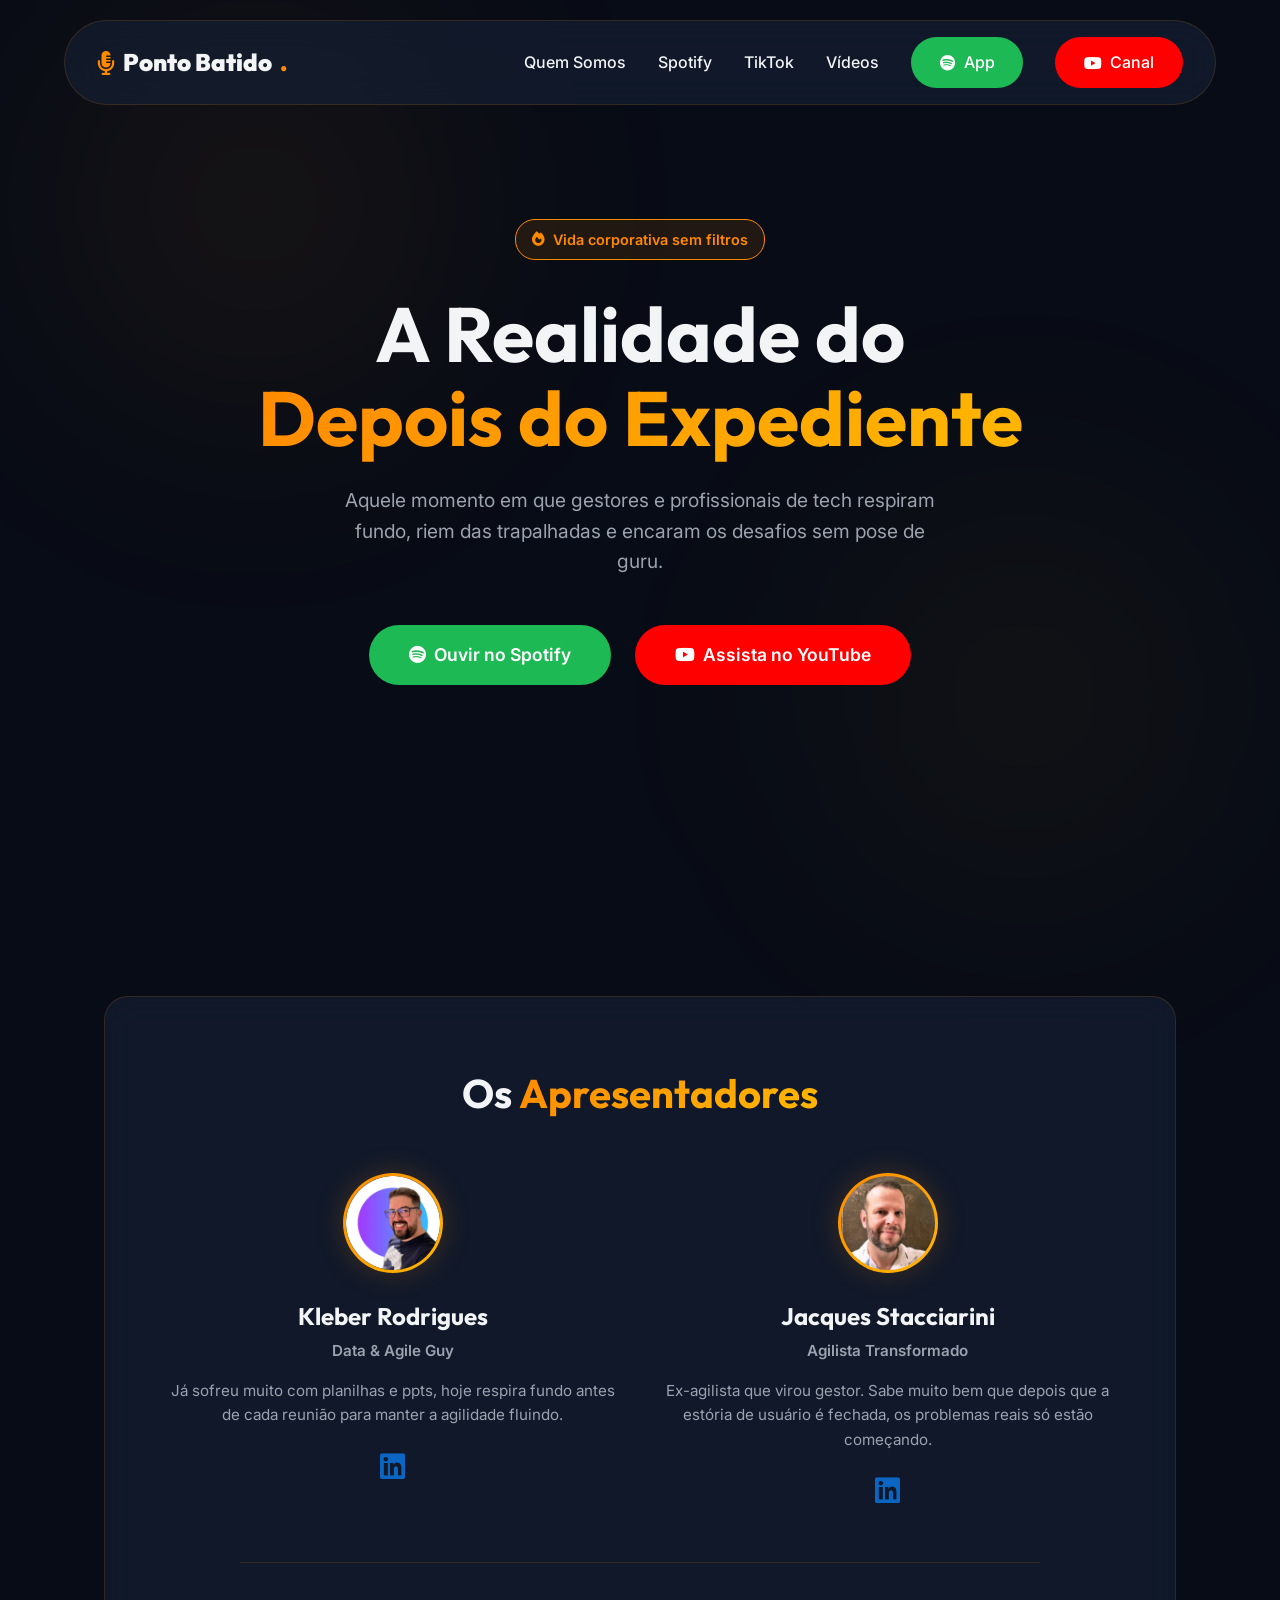
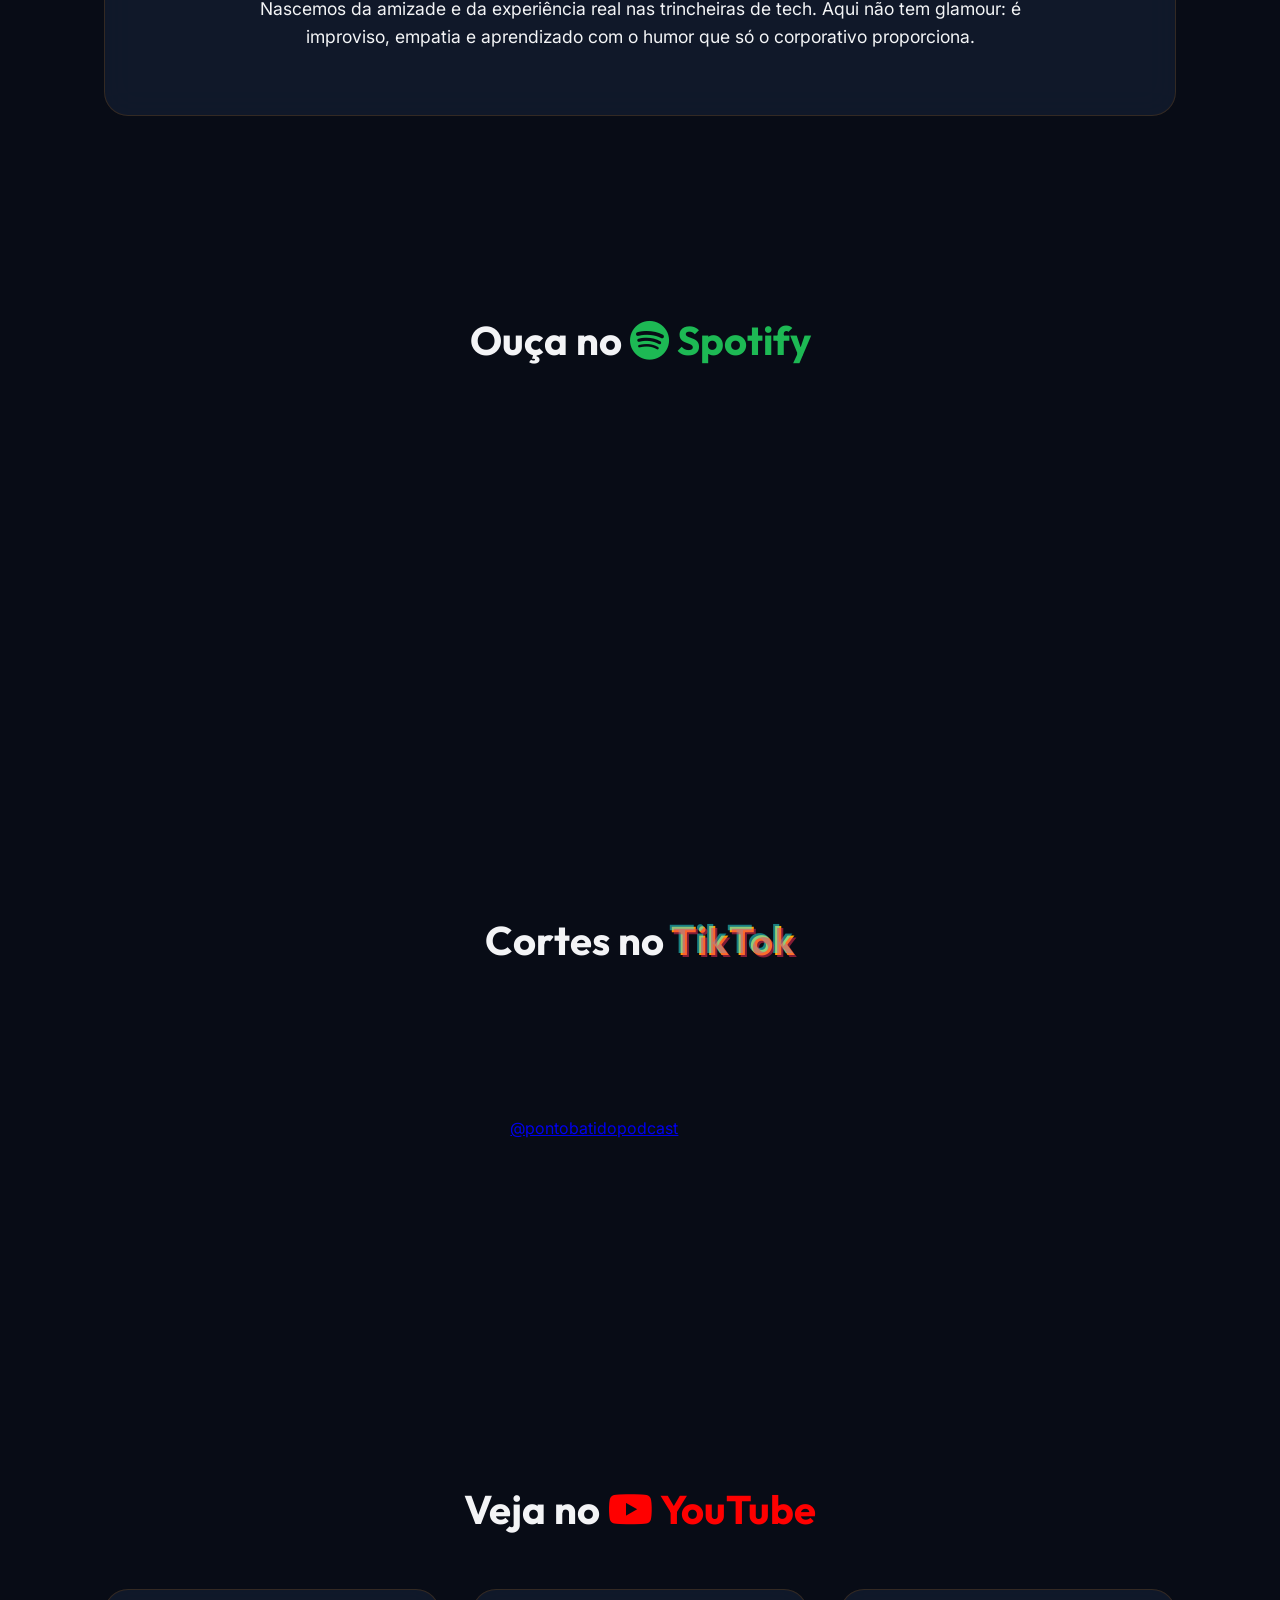
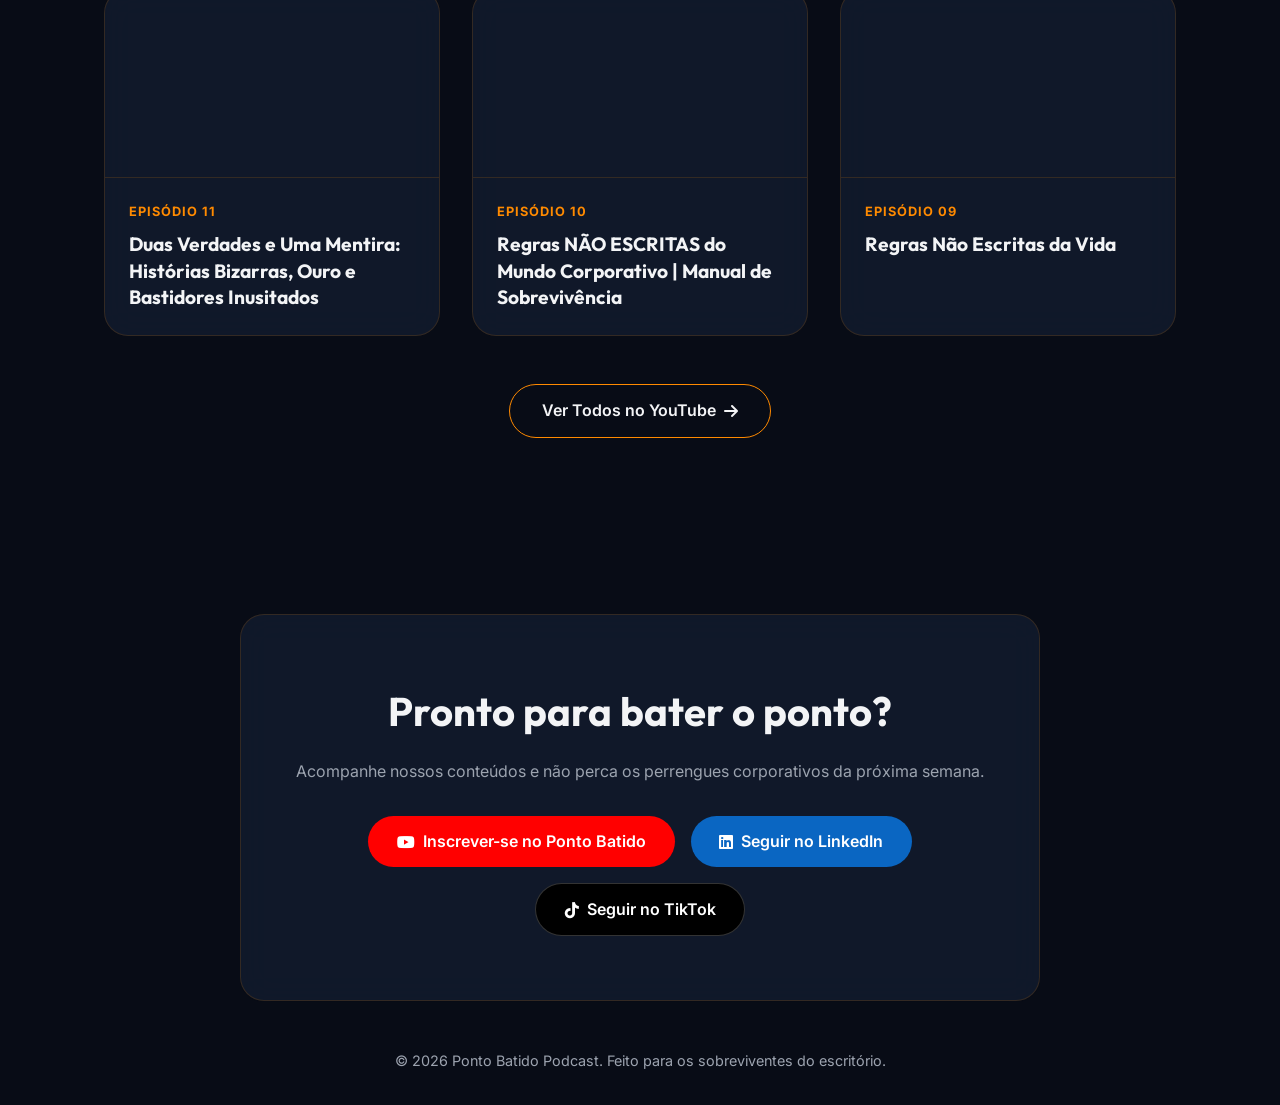
==== index.html @ 05aa508c "Adds Native TikTok creator feed and buttons" ====
<!DOCTYPE html>
<html lang="pt-BR">
<head>
    <meta charset="UTF-8">
    <meta name="viewport" content="width=device-width, initial-scale=1.0">
    <title>Ponto Batido Podcast | Vida corporativa sem filtros</title>
    <meta name="description" content="O podcast de quem vive a realidade corporativa depois do expediente. Acompanhe Kleber Rodrigues e Jacques discutindo cultura ágil, Kanban, e desafios do mundo tech sem pose de guru.">
    <meta name="keywords" content="podcast, ponto batido, mundo corporativo, tecnologia, scrum, kanban, agilidade, carreira tech, desenvolvimento de software, gestao de projetos">
    <meta name="author" content="Ponto Batido Podcast">
    <meta name="robots" content="index, follow">
    
    <meta property="og:type" content="website">
    <meta property="og:url" content="https://pontobatido.com.br/">
    <meta property="og:title" content="Ponto Batido Podcast | Vida corporativa sem filtros">
    <meta property="og:description" content="O podcast de quem vive a realidade corporativa depois do expediente. Rindo das trapalhadas e encarando desafios.">
    <meta property="og:image" content="https://pontobatido.com.br/assets/images/kleber.jpeg">

    <meta property="twitter:card" content="summary_large_image">
    <meta property="twitter:url" content="https://pontobatido.com.br/">
    <meta property="twitter:title" content="Ponto Batido Podcast">
    <meta property="twitter:description" content="Vida corporativa sem filtros. O podcast de quem vive a realidade depois do expediente.">

    <link rel="canonical" href="https://pontobatido.com.br/" />

    <script type="application/ld+json">
    {
      "@context": "https://schema.org",
      "@type": "PodcastSeries",
      "name": "Ponto Batido",
      "description": "O podcast de quem vive a realidade do depois do expediente. Apresentado por Jacques e Kleber.",
      "url": "https://pontobatido.com.br/",
      "author": {
        "@type": "Person",
        "name": "Kleber Rodrigues e Jacques"
      }
    }
    </script>
    <!-- Google Fonts -->
    <link href="https://fonts.googleapis.com/css2?family=Inter:wght@400;500;600&family=Outfit:wght@500;700;900&display=swap" rel="stylesheet">
    <!-- FontAwesome -->
    <link rel="stylesheet" href="https://cdnjs.cloudflare.com/ajax/libs/font-awesome/6.4.0/css/all.min.css">
    <link rel="stylesheet" href="assets/css/style.css">
</head>
<body>
    <div class="ambient-glow"></div>
    <div class="ambient-glow glow-2"></div>

    <header class="header">
        <div class="header-container glass-card">
            <div class="logo">
                <i class="fa-solid fa-microphone-lines"></i> Ponto Batido<span>.</span>
            </div>
            <nav class="nav">
                <a href="#about">Quem Somos</a>
                <a href="#spotify">Spotify</a>
                <a href="#tiktok">TikTok</a>
                <a href="#episodes">Vídeos</a>
                <a href="https://open.spotify.com/show/23H1CGhWocjTDJTiOK0Vzv" target="_blank" class="btn-primary nav-btn spotify-btn"><i class="fa-brands fa-spotify"></i> App</a>
                <a href="https://www.youtube.com/@PontoBatidoPodcast" target="_blank" class="btn-primary nav-btn youtube-btn"><i class="fa-brands fa-youtube"></i> Canal</a>
            </nav>
        </div>
    </header>

    <main>
        <section class="hero">
            <div class="hero-content slide-up">
                <div class="badge"><i class="fa-solid fa-fire"></i> Vida corporativa sem filtros</div>
                <h1 class="hero-title">A Realidade do <br><span class="highlight">Depois do Expediente</span></h1>
                <p class="hero-subtitle">Aquele momento em que gestores e profissionais de tech respiram fundo, riem das trapalhadas e encaram os desafios sem pose de guru.</p>
                <div class="hero-actions" style="display: flex; gap: 1.5rem; justify-content: center; flex-wrap: wrap;">
                    <a href="#spotify" class="btn-primary btn-large spotify-btn"><i class="fa-brands fa-spotify"></i> Ouvir no Spotify</a>
                    <a href="#episodes" class="btn-primary btn-large youtube-btn"><i class="fa-brands fa-youtube"></i> Assista no YouTube</a>
                </div>
            </div>
        </section>

        <section id="about" class="about-section slide-up">
            <div class="about-container glass-card">
                <h2>Os <span class="highlight">Apresentadores</span></h2>
                <div class="hosts-grid">
                    <div class="host">
                        <div class="host-avatar">
                            <img src="assets/images/kleber.jpeg" alt="Kleber Rodrigues" style="width: 100%; height: 100%; object-fit: cover; border-radius: 50%;">
                        </div>
                        <h3>Kleber Rodrigues</h3>
                        <p class="host-role">Data & Agile Guy</p>
                        <p>Já sofreu muito com planilhas e ppts, hoje respira fundo antes de cada reunião para manter a agilidade fluindo.</p>
                        <a href="https://www.linkedin.com/in/kleberfk/" target="_blank" style="color: #0A66C2; font-size: 1.8rem; margin-top: 1rem; transition: color 0.3s ease;"><i class="fa-brands fa-linkedin"></i></a>
                    </div>
                    <div class="host">
                        <div class="host-avatar">
                            <img src="assets/images/jacques.jpeg" alt="Jacques Stacciarini" style="width: 100%; height: 100%; object-fit: cover; border-radius: 50%;">
                        </div>
                        <h3>Jacques Stacciarini</h3>
                        <p class="host-role">Agilista Transformado</p>
                        <p>Ex-agilista que virou gestor. Sabe muito bem que depois que a estória de usuário é fechada, os problemas reais só estão começando.</p>
                        <a href="https://www.linkedin.com/in/jstacciarini/" target="_blank" style="color: #0A66C2; font-size: 1.8rem; margin-top: 1rem; transition: color 0.3s ease;"><i class="fa-brands fa-linkedin"></i></a>
                    </div>
                </div>
                <div class="about-footer">
                    <p>Nascemos da amizade e da experiência real nas trincheiras de tech. Aqui não tem glamour: é improviso, empatia e aprendizado com o humor que só o corporativo proporciona.</p>
                </div>
            </div>
        </section>

        <section id="spotify" class="spotify-section slide-up" style="padding-bottom: 2rem;">
            <h2>Ouça no <span style="color: #1DB954;"><i class="fa-brands fa-spotify"></i> Spotify</span></h2>
            
            <div class="spotify-embed" style="width: 100%; max-width: 900px; margin: 0 auto;">
                <iframe style="border-radius:12px" src="https://open.spotify.com/embed/show/23H1CGhWocjTDJTiOK0Vzv?utm_source=generator&theme=0" width="100%" height="352" frameBorder="0" allowfullscreen="" allow="autoplay; clipboard-write; encrypted-media; fullscreen; picture-in-picture" loading="lazy"></iframe>
            </div>
        </section>

        <section id="tiktok" class="tiktok-section slide-up">
            <h2>Cortes no <span class="highlight" style="text-shadow: 2px 2px 0px rgba(254, 44, 85, 0.5), -2px -2px 0px rgba(37, 244, 238, 0.5); color: #fff;">TikTok</span></h2>
            <div style="display: flex; justify-content: center; margin-bottom: 3rem;">
                <blockquote class="tiktok-embed" cite="https://www.tiktok.com/@pontobatidopodcast" data-unique-id="pontobatidopodcast" data-embed-type="creator" style="max-width: 780px; min-width: 288px; border-radius: 12px; overflow: hidden;" > <section> <a target="_blank" href="https://www.tiktok.com/@pontobatidopodcast?refer=creator_embed">@pontobatidopodcast</a> </section> </blockquote> <script async src="https://www.tiktok.com/embed.js"></script>
            </div>
        </section>

        <section id="episodes" class="episodes-section slide-up">
            <h2>Veja no <span style="color: #FF0000;"><i class="fa-brands fa-youtube"></i> YouTube</span></h2>

            <div class="episodes-grid">
                <!-- Ep 11 -->
                <div class="episode-card glass-card">
                    <div class="video-wrapper">
                        <iframe src="https://www.youtube.com/embed/bSVET5sOL4k" title="Duas Verdades e Uma Mentira: Histórias Bizarras, Ouro e Bastidores Inusitados" frameborder="0" allow="accelerometer; autoplay; clipboard-write; encrypted-media; gyroscope; picture-in-picture" allowfullscreen></iframe>
                    </div>
                    <div class="episode-info">
                        <span class="ep-number">EPISÓDIO 11</span>
                        <h3>Duas Verdades e Uma Mentira: Histórias Bizarras, Ouro e Bastidores Inusitados</h3>
                    </div>
                </div>
                <!-- Ep 10 -->
                <div class="episode-card glass-card">
                    <div class="video-wrapper">
                        <!-- ID Puxado via web search -->
                        <iframe src="https://www.youtube.com/embed/QORv4vk9EBw" title="Regras NÃO ESCRITAS do Mundo Corporativo" frameborder="0" allow="accelerometer; autoplay; clipboard-write; encrypted-media; gyroscope; picture-in-picture" allowfullscreen></iframe>
                    </div>
                    <div class="episode-info">
                        <span class="ep-number">EPISÓDIO 10</span>
                        <h3>Regras NÃO ESCRITAS do Mundo Corporativo | Manual de Sobrevivência</h3>
                    </div>
                </div>
                <!-- Ep 09 -->
                <div class="episode-card glass-card">
                    <div class="video-wrapper">
                        <iframe src="https://www.youtube.com/embed/zBdgPqvd2_w" title="Regras Não Escritas da Vida" frameborder="0" allow="accelerometer; autoplay; clipboard-write; encrypted-media; gyroscope; picture-in-picture" allowfullscreen></iframe>
                    </div>
                    <div class="episode-info">
                        <span class="ep-number">EPISÓDIO 09</span>
                        <h3>Regras Não Escritas da Vida</h3>
                    </div>
                </div>
            </div>
            <div class="more-episodes">
                <a href="https://www.youtube.com/@PontoBatidoPodcast/videos" target="_blank" class="btn-secondary">Ver Todos no YouTube <i class="fa-solid fa-arrow-right"></i></a>
            </div>
        </section>
    </main>

    <footer id="subscribe" class="footer">
        <div class="footer-content glass-card slide-up">
            <h2>Pronto para bater o ponto?</h2>
            <p>Acompanhe nossos conteúdos e não perca os perrengues corporativos da próxima semana.</p>
            <div style="display: flex; gap: 1rem; justify-content: center; flex-wrap: wrap;">
                <a href="https://www.youtube.com/@PontoBatidoPodcast?sub_confirmation=1" target="_blank" class="btn-primary subscribe-btn youtube-btn">
                    <i class="fa-brands fa-youtube"></i> Inscrever-se no Ponto Batido
                </a>
                <a href="https://www.linkedin.com/company/pontobatido/" target="_blank" class="btn-primary subscribe-btn linkedin-btn">
                    <i class="fa-brands fa-linkedin"></i> Seguir no LinkedIn
                </a>
                <a href="https://www.tiktok.com/@pontobatidopodcast" target="_blank" class="btn-primary subscribe-btn tiktok-btn">
                    <i class="fa-brands fa-tiktok"></i> Seguir no TikTok
                </a>
            </div>
        </div>
        <p class="copyright">&copy; 2026 Ponto Batido Podcast. Feito para os sobreviventes do escritório.</p>
    </footer>

    <script src="assets/js/script.js"></script>
</body>
</html>
---- assets/css/style.css ----
:root {
    --bg-color: #080C16;
    --accent-blue: #162238;
    --primary: #FF8A00; /* Vibrant Orange */
    --secondary: #FFB800; /* Yellow */
    --text-primary: #F3F4F6;
    --text-secondary: #9CA3AF;
    --card-bg: rgba(22, 34, 56, 0.6);
    --border-color: rgba(255, 138, 0, 0.15);
    --gradient: linear-gradient(135deg, var(--primary) 0%, var(--secondary) 100%);
    --font-heading: 'Outfit', sans-serif;
    --font-body: 'Inter', sans-serif;
}

* {
    margin: 0;
    padding: 0;
    box-sizing: border-box;
    scroll-behavior: smooth;
}

body {
    background-color: var(--bg-color);
    color: var(--text-primary);
    font-family: var(--font-body);
    line-height: 1.6;
    overflow-x: hidden;
    position: relative;
}

/* Typography */
h1, h2, h3, h4 {
    font-family: var(--font-heading);
    font-weight: 700;
}

.highlight {
    background: var(--gradient);
    -webkit-background-clip: text;
    -webkit-text-fill-color: transparent;
}

h2 {
    font-size: 2.5rem;
    text-align: center;
    margin-bottom: 3rem;
}

/* Ambient Glow */
.ambient-glow {
    position: fixed;
    top: -20%;
    left: -10%;
    width: 60vw;
    height: 60vw;
    background: radial-gradient(circle, rgba(255,138,0,0.08) 0%, rgba(0,0,0,0) 60%);
    z-index: -1;
    border-radius: 50%;
    filter: blur(100px);
}
.glow-2 {
    top: auto;
    bottom: -20%;
    left: auto;
    right: -10%;
    background: radial-gradient(circle, rgba(255,184,0,0.05) 0%, rgba(0,0,0,0) 60%);
}

/* Glassmorphism */
.glass-card {
    background: var(--card-bg);
    backdrop-filter: blur(16px);
    -webkit-backdrop-filter: blur(16px);
    border: 1px solid var(--border-color);
    border-radius: 24px;
}

/* Header */
.header {
    position: fixed;
    top: 20px;
    width: 100%;
    display: flex;
    justify-content: center;
    z-index: 100;
}

.header-container {
    display: flex;
    align-items: center;
    justify-content: space-between;
    width: 90%;
    max-width: 1200px;
    padding: 1rem 2rem;
    border-radius: 50px;
}

.logo {
    font-family: var(--font-heading);
    font-size: 1.5rem;
    font-weight: 900;
    display: flex;
    align-items: center;
    gap: 0.5rem;
}

.logo i {
    color: var(--primary);
}

.logo span {
    color: var(--primary);
}

.nav {
    display: flex;
    align-items: center;
    gap: 2rem;
}

.nav a {
    color: var(--text-primary);
    text-decoration: none;
    font-weight: 500;
    transition: color 0.3s ease;
}

.nav a:hover:not(.btn-primary) {
    color: var(--primary);
}

/* Buttons */
.btn-primary {
    background: var(--gradient);
    color: #fff !important;
    padding: 0.8rem 1.8rem;
    border-radius: 30px;
    font-weight: 600;
    text-decoration: none;
    transition: transform 0.3s ease, box-shadow 0.3s ease;
    display: inline-flex;
    align-items: center;
    gap: 0.5rem;
    border: none;
    cursor: pointer;
}

.btn-primary:hover {
    transform: translateY(-2px);
    box-shadow: 0 4px 15px rgba(255, 138, 0, 0.4);
}

.spotify-btn {
    background: #1DB954 !important;
    color: white !important;
}

.spotify-btn:hover {
    box-shadow: 0 4px 15px rgba(29, 185, 84, 0.4);
}

.youtube-btn {
    background: #FF0000 !important;
    color: white !important;
}

.youtube-btn:hover {
    box-shadow: 0 4px 15px rgba(255, 0, 0, 0.4);
}

.linkedin-btn {
    background: #0A66C2 !important;
    color: white !important;
}

.linkedin-btn:hover {
    box-shadow: 0 4px 15px rgba(10, 102, 194, 0.4);
}

.tiktok-btn {
    background: #000000 !important;
    color: white !important;
    border: 1px solid rgba(255,255,255,0.2) !important;
    transition: all 0.3s ease;
}

.tiktok-btn:hover {
    box-shadow: 0 0 15px rgba(254, 44, 85, 0.5), 0 0 15px rgba(37, 244, 238, 0.5);
    border-color: #fe2c55 !important;
}

.btn-large {
    padding: 1rem 2.5rem;
    font-size: 1.1rem;
}

.btn-secondary {
    background: transparent;
    color: var(--text-primary);
    border: 1px solid var(--primary);
    padding: 0.8rem 2rem;
    border-radius: 30px;
    font-weight: 600;
    text-decoration: none;
    transition: all 0.3s ease;
    display: inline-flex;
    align-items: center;
    gap: 0.5rem;
}

.btn-secondary:hover {
    background: rgba(255, 138, 0, 0.1);
}

/* Sections */
section {
    padding: 6rem 5%;
    max-width: 1200px;
    margin: 0 auto;
}

/* Hero */
.hero {
    min-height: 100vh;
    display: flex;
    align-items: center;
    justify-content: center;
    text-align: center;
    padding-top: 100px;
}

.hero-content {
    max-width: 800px;
    display: flex;
    flex-direction: column;
    align-items: center;
}

.badge {
    background: rgba(255, 138, 0, 0.1);
    border: 1px solid var(--primary);
    color: var(--primary);
    padding: 0.5rem 1rem;
    border-radius: 20px;
    font-weight: 600;
    font-size: 0.9rem;
    margin-bottom: 2rem;
    display: inline-flex;
    align-items: center;
    gap: 0.5rem;
}

.hero-title {
    font-size: clamp(3rem, 6vw, 5rem);
    line-height: 1.1;
    margin-bottom: 1.5rem;
}

.hero-subtitle {
    font-size: 1.2rem;
    color: var(--text-secondary);
    margin-bottom: 3rem;
    max-width: 600px;
}

/* About */
.about-container {
    padding: 4rem;
    text-align: center;
}

.hosts-grid {
    display: grid;
    grid-template-columns: repeat(auto-fit, minmax(250px, 1fr));
    gap: 3rem;
    margin-bottom: 3rem;
}

.host {
    display: flex;
    flex-direction: column;
    align-items: center;
}

.host-avatar {
    width: 100px;
    height: 100px;
    background: var(--gradient);
    border-radius: 50%;
    display: flex;
    align-items: center;
    justify-content: center;
    font-size: 3rem;
    color: #fff;
    margin-bottom: 1.5rem;
    box-shadow: 0 0 30px rgba(255, 138, 0, 0.2);
}

.host-avatar img {
    width: 100%;
    height: 100%;
    border-radius: 50%;
    object-fit: cover;
    border: 3px solid transparent;
}

.host h3 {
    font-size: 1.5rem;
    margin-bottom: 0.2rem;
}

.host-role {
    color: var(--primary);
    font-weight: 600;
    margin-bottom: 1rem;
    font-size: 0.9rem;
}

.host p {
    color: var(--text-secondary);
    font-size: 0.95rem;
}

.about-footer {
    border-top: 1px solid var(--border-color);
    padding-top: 2rem;
    color: var(--text-primary);
    font-size: 1.1rem;
    max-width: 800px;
    margin: 0 auto;
}

/* Episodes */
.episodes-grid {
    display: grid;
    grid-template-columns: repeat(auto-fit, minmax(300px, 1fr));
    gap: 2rem;
    margin-bottom: 3rem;
}

.episode-card {
    overflow: hidden;
    transition: transform 0.3s ease, box-shadow 0.3s ease;
}

.episode-card:hover {
    transform: translateY(-5px);
    box-shadow: 0 10px 30px rgba(0, 0, 0, 0.5);
    border-color: var(--primary);
}

.video-wrapper {
    position: relative;
    padding-bottom: 56.25%; /* 16:9 */
    height: 0;
    overflow: hidden;
}

.video-wrapper iframe {
    position: absolute;
    top: 0;
    left: 0;
    width: 100%;
    height: 100%;
    border-bottom: 1px solid var(--border-color);
}

.episode-info {
    padding: 1.5rem;
}

.ep-number {
    color: var(--primary);
    font-size: 0.8rem;
    font-weight: 700;
    letter-spacing: 1px;
    margin-bottom: 0.5rem;
    display: block;
}

.episode-info h3 {
    font-size: 1.2rem;
    line-height: 1.4;
}

.more-episodes {
    text-align: center;
}

/* Footer */
.footer {
    padding: 5rem 5% 2rem;
    text-align: center;
}

.footer-content {
    max-width: 800px;
    margin: 0 auto 3rem;
    padding: 4rem 2rem;
}

.footer-content h2 {
    margin-bottom: 1rem;
}

.footer-content p {
    color: var(--text-secondary);
    margin-bottom: 2rem;
}

.copyright {
    color: var(--text-secondary);
    font-size: 0.9rem;
}

/* Animations */
.slide-up {
    opacity: 0;
    transform: translateY(30px);
    transition: all 0.8s ease-out;
}

.slide-up.show {
    opacity: 1;
    transform: translateY(0);
}

@media (max-width: 768px) {
    .nav {
        display: none;
    }
    
    .about-container {
        padding: 2rem;
    }
}
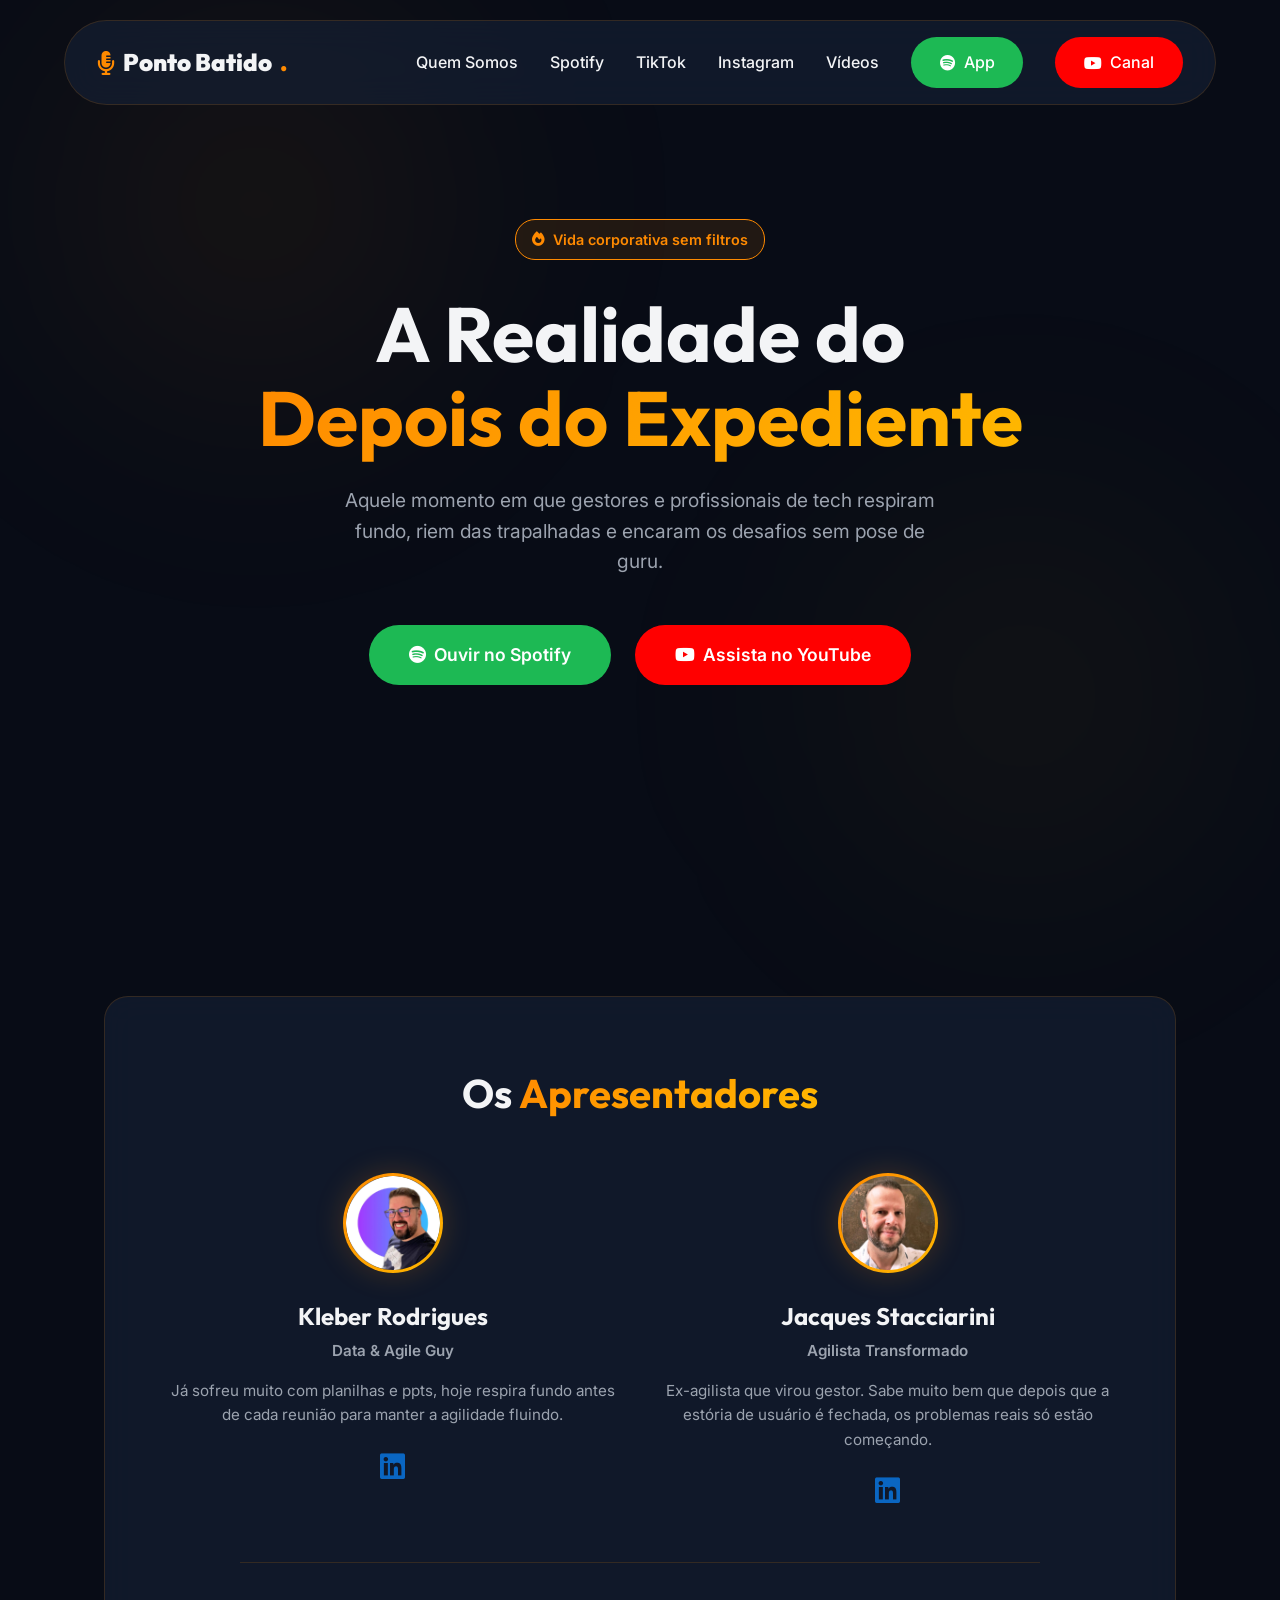
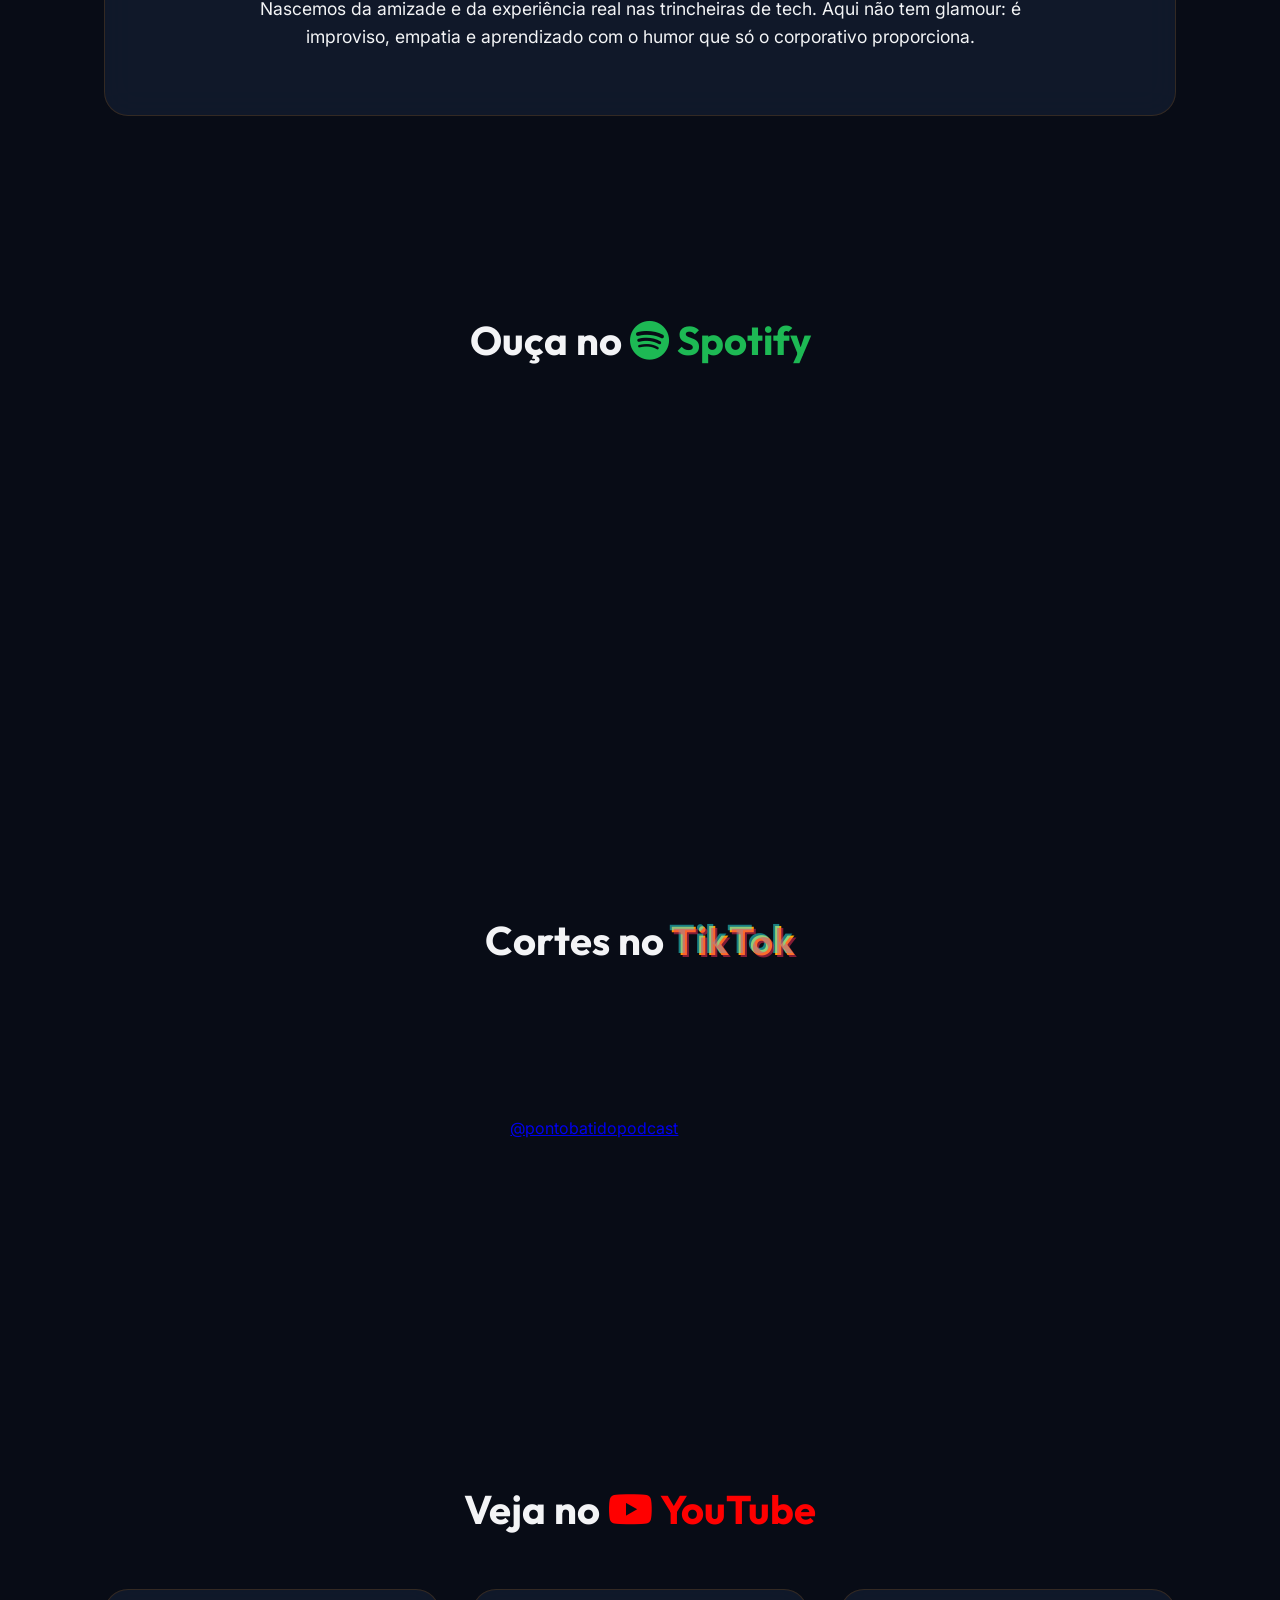
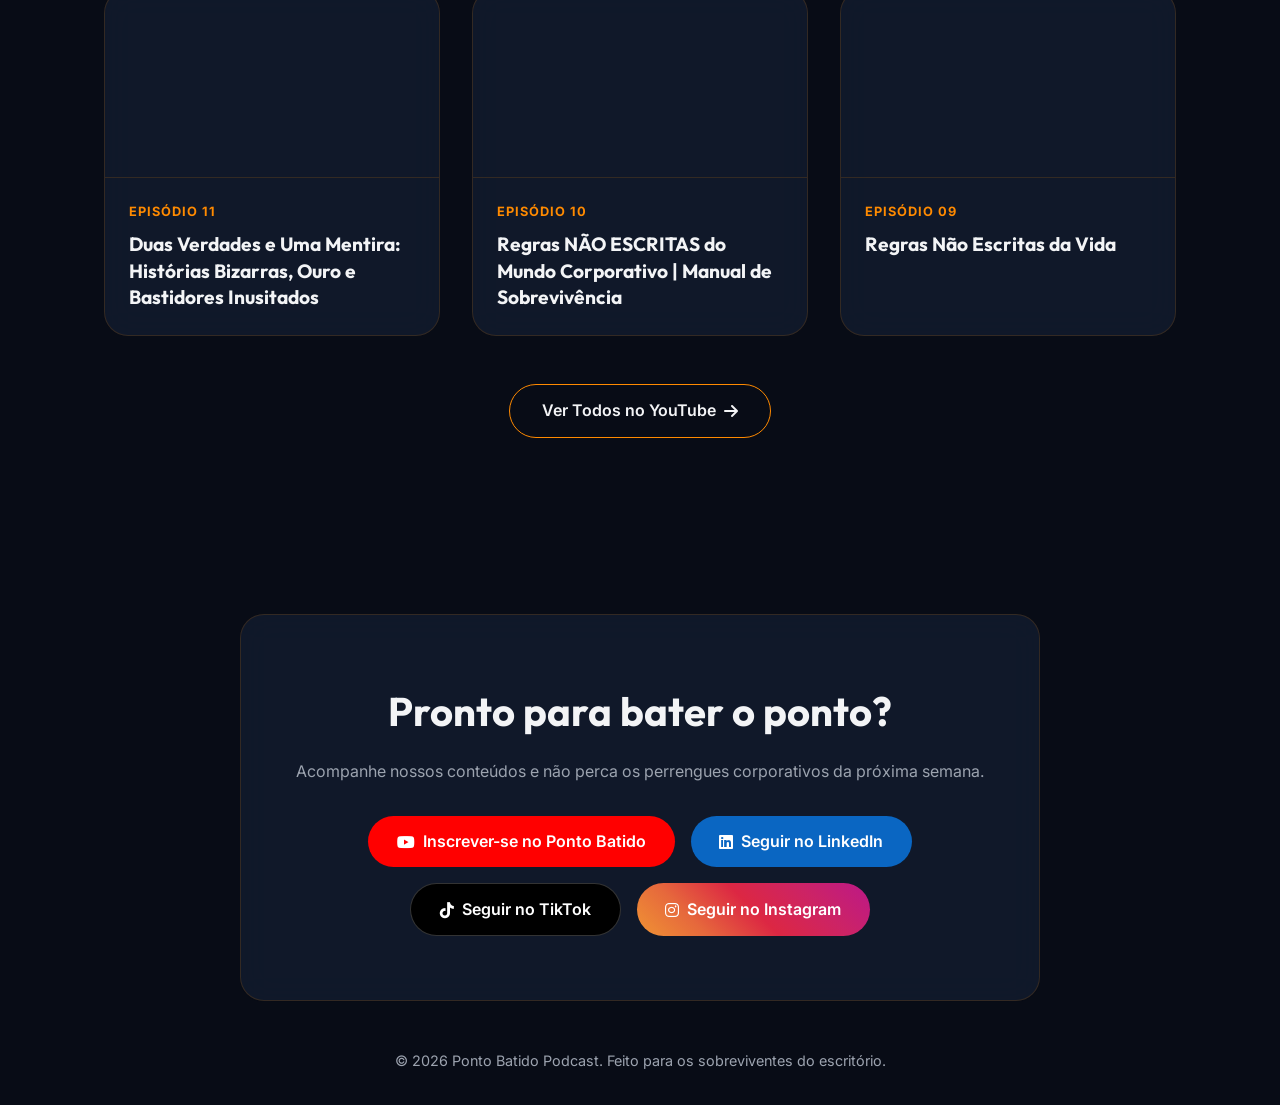
==== commit 1e094b8c: "feat: adicionar link do Instagram" ====
--- a/index.html
+++ b/index.html
@@ -54,6 +54,7 @@
                 <a href="#about">Quem Somos</a>
                 <a href="#spotify">Spotify</a>
                 <a href="#tiktok">TikTok</a>
+                <a href="https://www.instagram.com/pontobatidopod/reels/" target="_blank">Instagram</a>
                 <a href="#episodes">Vídeos</a>
                 <a href="https://open.spotify.com/show/23H1CGhWocjTDJTiOK0Vzv" target="_blank" class="btn-primary nav-btn spotify-btn"><i class="fa-brands fa-spotify"></i> App</a>
                 <a href="https://www.youtube.com/@PontoBatidoPodcast" target="_blank" class="btn-primary nav-btn youtube-btn"><i class="fa-brands fa-youtube"></i> Canal</a>
@@ -174,6 +175,9 @@
                 <a href="https://www.tiktok.com/@pontobatidopodcast" target="_blank" class="btn-primary subscribe-btn tiktok-btn">
                     <i class="fa-brands fa-tiktok"></i> Seguir no TikTok
                 </a>
+                <a href="https://www.instagram.com/pontobatidopod/reels/" target="_blank" class="btn-primary subscribe-btn instagram-btn">
+                    <i class="fa-brands fa-instagram"></i> Seguir no Instagram
+                </a>
             </div>
         </div>
         <p class="copyright">&copy; 2026 Ponto Batido Podcast. Feito para os sobreviventes do escritório.</p>
--- a/assets/css/style.css
+++ b/assets/css/style.css
@@ -189,6 +189,16 @@
     border-color: #fe2c55 !important;
 }
 
+.instagram-btn {
+    background: linear-gradient(45deg, #f09433 0%, #e6683c 25%, #dc2743 50%, #cc2366 75%, #bc1888 100%) !important;
+    color: white !important;
+    border: none !important;
+}
+
+.instagram-btn:hover {
+    box-shadow: 0 4px 15px rgba(220, 39, 67, 0.4);
+}
+
 .btn-large {
     padding: 1rem 2.5rem;
     font-size: 1.1rem;
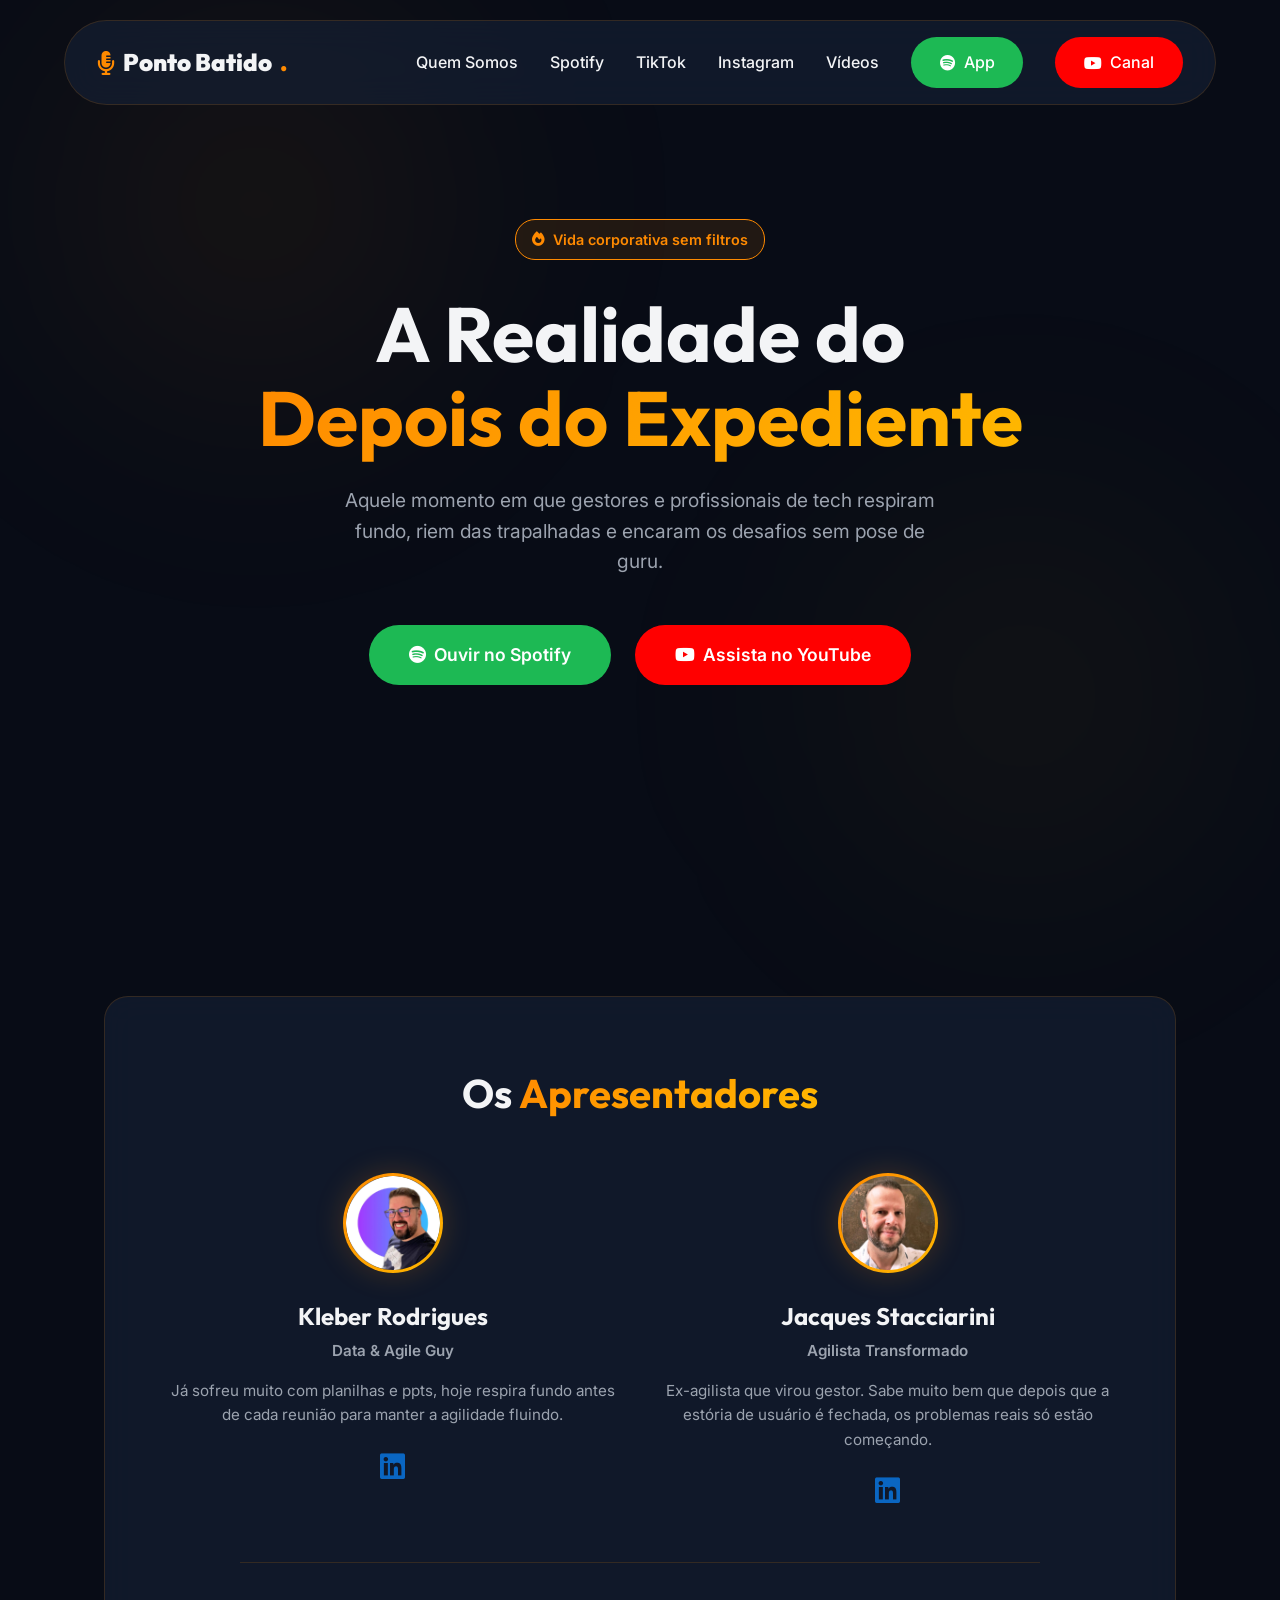
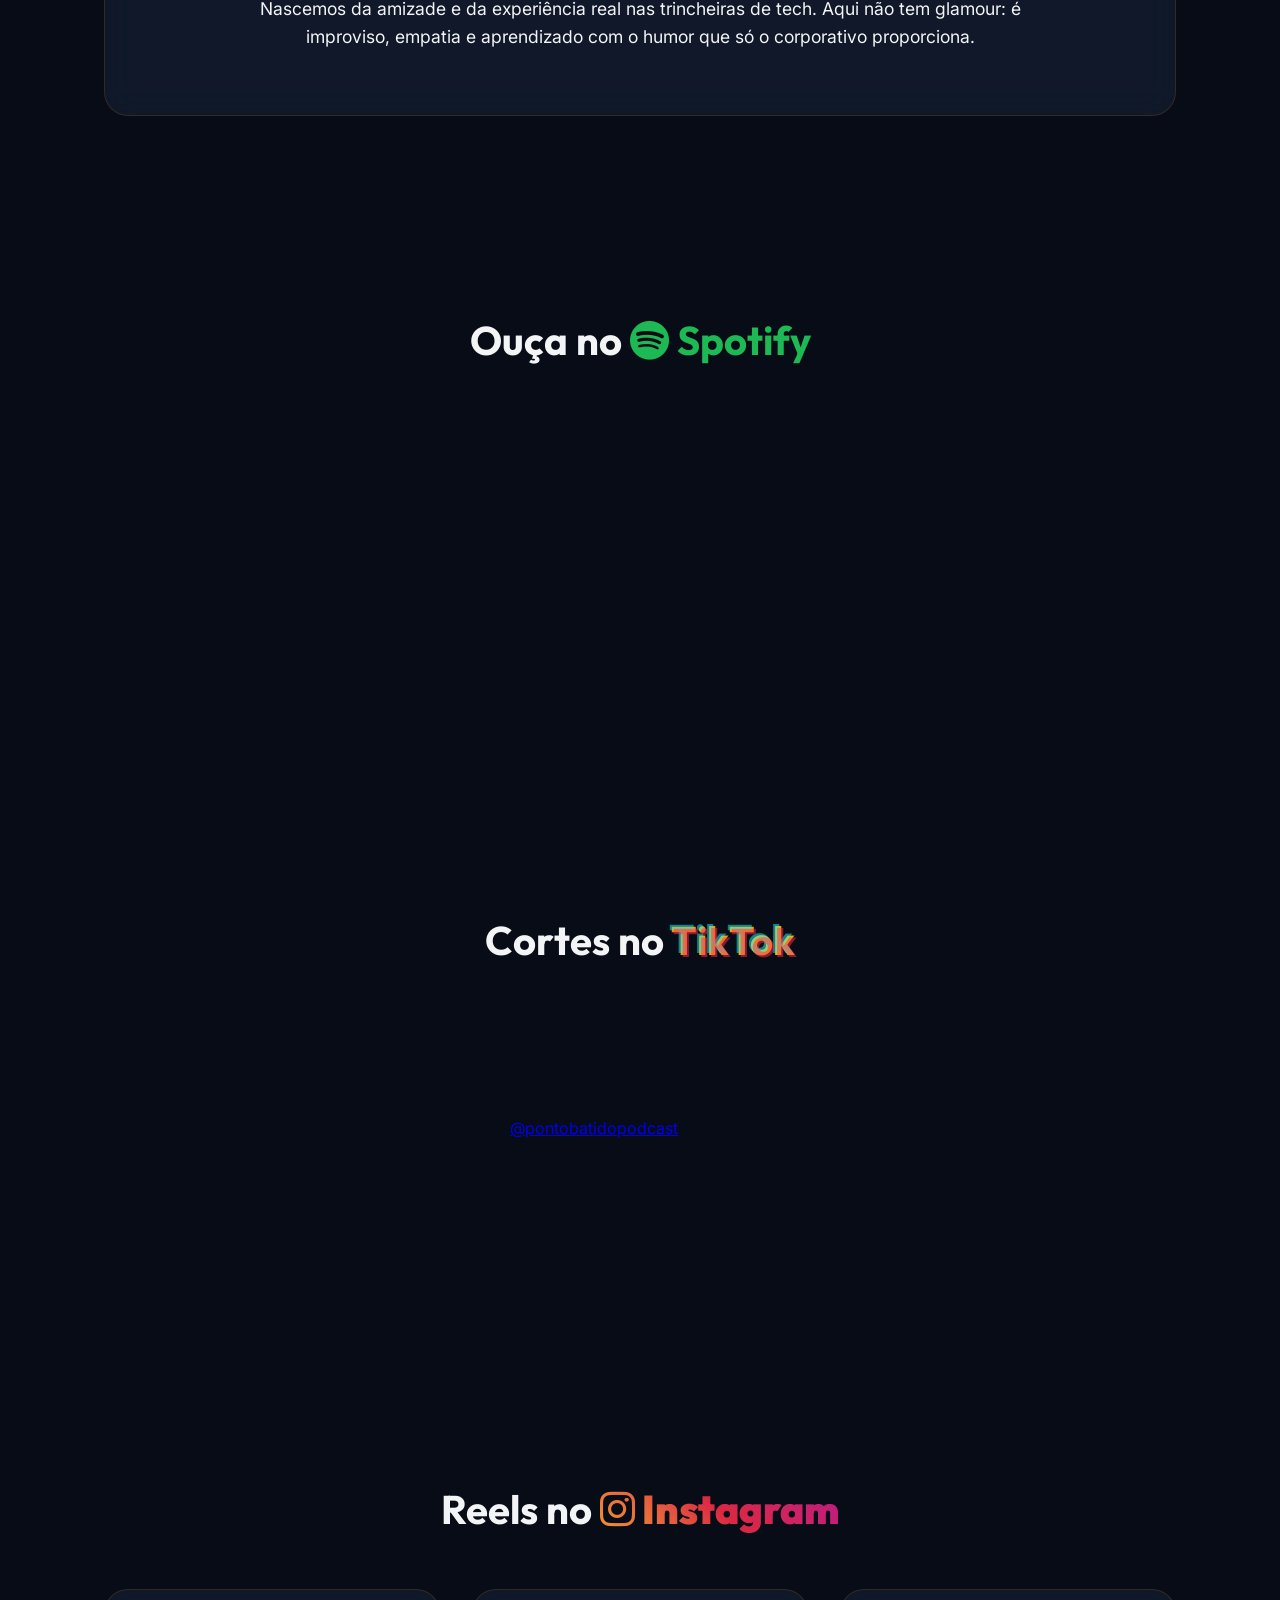
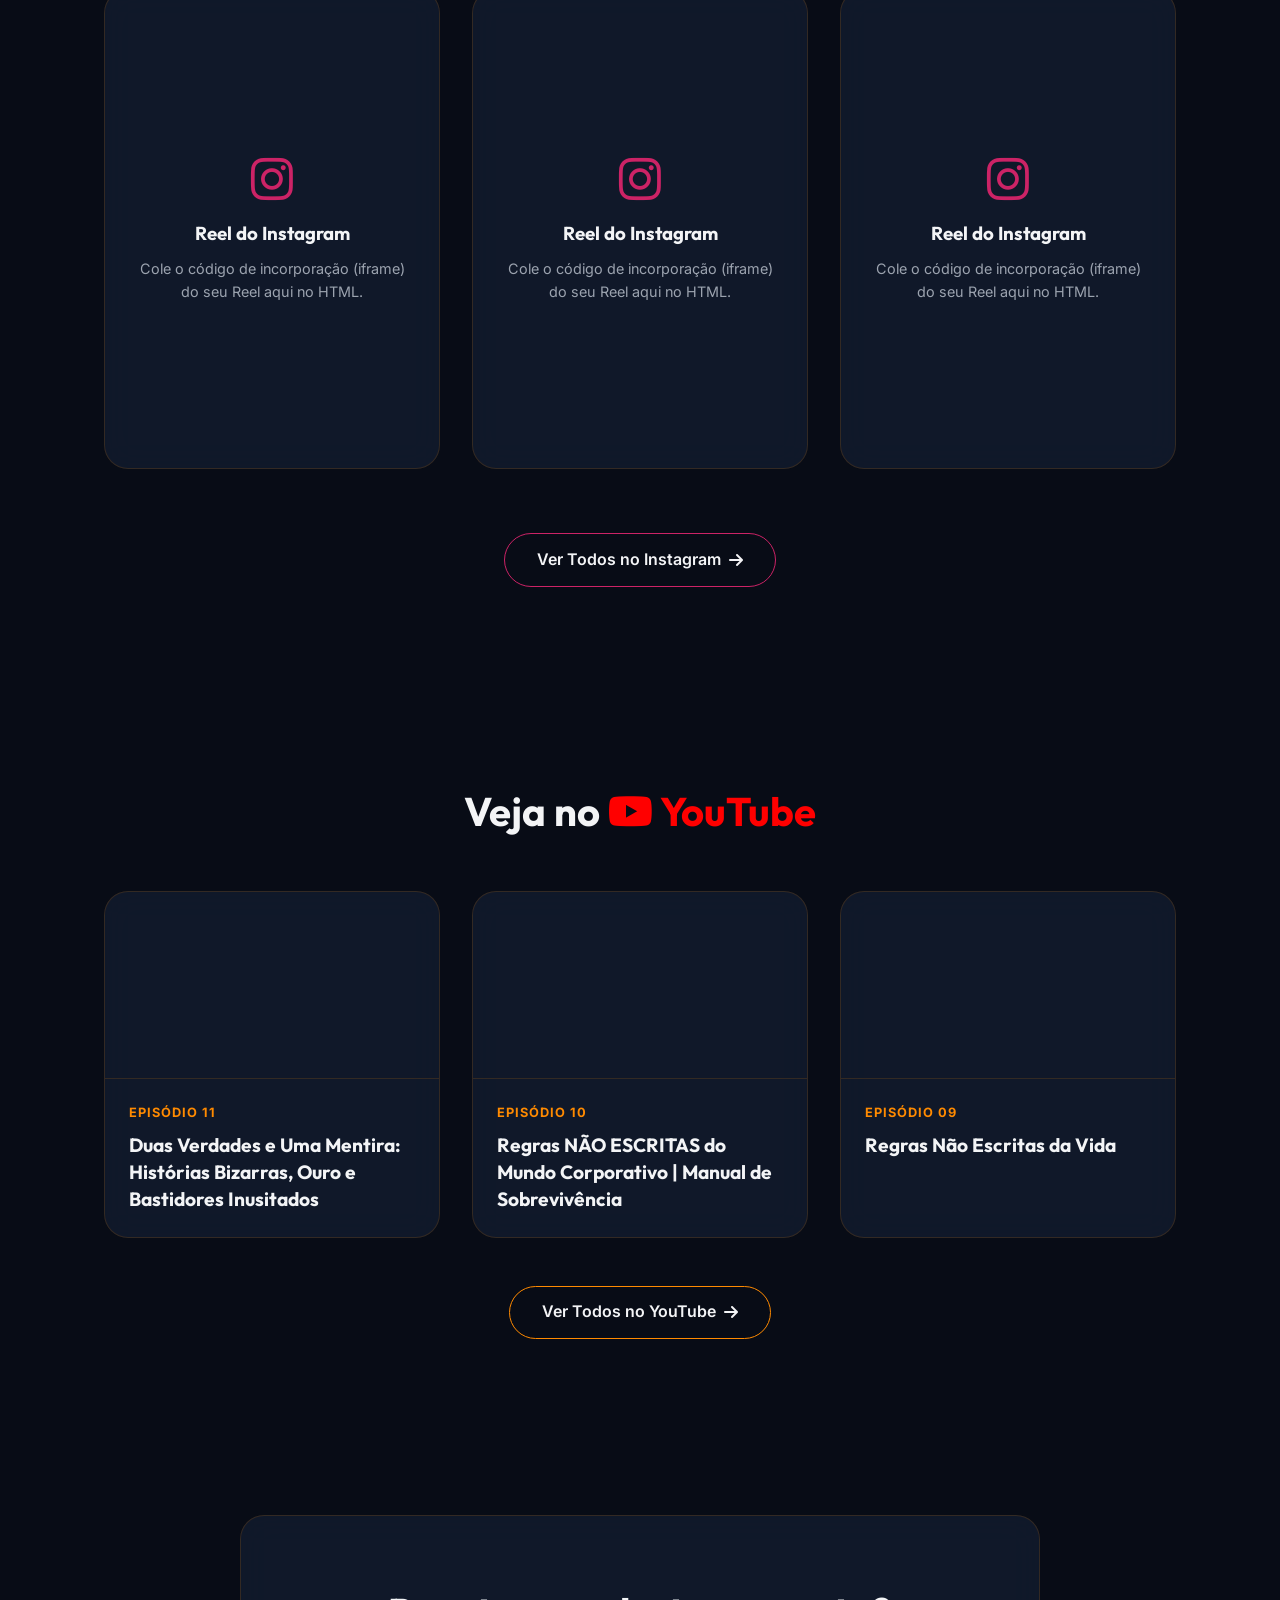
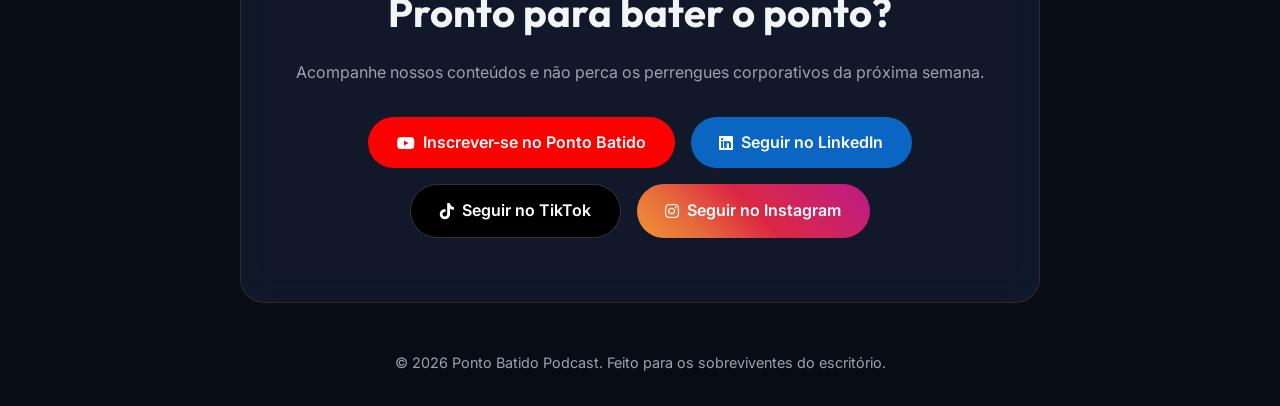
==== commit 5e14a06f: "feat: Adiciona seção de carrossel do Instagram" ====
--- a/index.html
+++ b/index.html
@@ -54,7 +54,7 @@
                 <a href="#about">Quem Somos</a>
                 <a href="#spotify">Spotify</a>
                 <a href="#tiktok">TikTok</a>
-                <a href="https://www.instagram.com/pontobatidopod/reels/" target="_blank">Instagram</a>
+                <a href="#instagram">Instagram</a>
                 <a href="#episodes">Vídeos</a>
                 <a href="https://open.spotify.com/show/23H1CGhWocjTDJTiOK0Vzv" target="_blank" class="btn-primary nav-btn spotify-btn"><i class="fa-brands fa-spotify"></i> App</a>
                 <a href="https://www.youtube.com/@PontoBatidoPodcast" target="_blank" class="btn-primary nav-btn youtube-btn"><i class="fa-brands fa-youtube"></i> Canal</a>
@@ -119,6 +119,47 @@
             </div>
         </section>
 
+        <section id="instagram" class="instagram-section slide-up">
+            <h2>Reels no <span style="background: linear-gradient(45deg, #f09433, #e6683c, #dc2743, #cc2366, #bc1888); -webkit-background-clip: text; -webkit-text-fill-color: transparent; font-weight: 900;"><i class="fa-brands fa-instagram"></i> Instagram</span></h2>
+
+            <div class="carousel-container">
+                <!-- Post 1 Placeholder (Para adicionar, coloque o iframe gerado pelo Instagram) -->
+                <div class="carousel-item glass-card instagram-placeholder">
+                    <i class="fa-brands fa-instagram fa-3x"></i>
+                    <h3>Reel do Instagram</h3>
+                    <p>Cole o código de incorporação (iframe) do seu Reel aqui no HTML.</p>
+                </div>
+                <!-- Post 2 Placeholder -->
+                <div class="carousel-item glass-card instagram-placeholder">
+                    <i class="fa-brands fa-instagram fa-3x"></i>
+                    <h3>Reel do Instagram</h3>
+                    <p>Cole o código de incorporação (iframe) do seu Reel aqui no HTML.</p>
+                </div>
+                <!-- Post 3 Placeholder -->
+                <div class="carousel-item glass-card instagram-placeholder">
+                    <i class="fa-brands fa-instagram fa-3x"></i>
+                    <h3>Reel do Instagram</h3>
+                    <p>Cole o código de incorporação (iframe) do seu Reel aqui no HTML.</p>
+                </div>
+                <!-- Post 4 Placeholder -->
+                <div class="carousel-item glass-card instagram-placeholder">
+                    <i class="fa-brands fa-instagram fa-3x"></i>
+                    <h3>Reel do Instagram</h3>
+                    <p>Cole o código de incorporação (iframe) do seu Reel aqui no HTML.</p>
+                </div>
+                <!-- Post 5 Placeholder -->
+                <div class="carousel-item glass-card instagram-placeholder">
+                    <i class="fa-brands fa-instagram fa-3x"></i>
+                    <h3>Reel do Instagram</h3>
+                    <p>Cole o código de incorporação (iframe) do seu Reel aqui no HTML.</p>
+                </div>
+            </div>
+            
+            <div class="more-episodes" style="margin-top: 2rem;">
+                <a href="https://www.instagram.com/pontobatidopod/reels/" target="_blank" class="btn-secondary instagram-btn-secondary">Ver Todos no Instagram <i class="fa-solid fa-arrow-right"></i></a>
+            </div>
+        </section>
+
         <section id="episodes" class="episodes-section slide-up">
             <h2>Veja no <span style="color: #FF0000;"><i class="fa-brands fa-youtube"></i> YouTube</span></h2>
 
--- a/assets/css/style.css
+++ b/assets/css/style.css
@@ -444,3 +444,63 @@
         padding: 2rem;
     }
 }
+
+/* Carousel */
+.carousel-container {
+    display: flex;
+    overflow-x: auto;
+    scroll-snap-type: x mandatory;
+    gap: 2rem;
+    padding-bottom: 2rem;
+    scroll-behavior: smooth;
+    /* Hide scrollbar for Chrome, Safari and Opera */
+    -ms-overflow-style: none;  /* IE and Edge */
+    scrollbar-width: none;  /* Firefox */
+}
+
+.carousel-container::-webkit-scrollbar {
+    display: none;
+}
+
+.carousel-item {
+    scroll-snap-align: start;
+    flex: 0 0 calc(33.333% - 1.33rem);
+    min-width: 320px;
+    transition: transform 0.3s ease;
+}
+
+.carousel-item:hover {
+    transform: translateY(-5px);
+}
+
+.instagram-placeholder {
+    display: flex;
+    flex-direction: column;
+    align-items: center;
+    justify-content: center;
+    height: 480px;
+    text-align: center;
+    padding: 2rem;
+}
+
+.instagram-placeholder i {
+    color: #cc2366;
+    margin-bottom: 1rem;
+}
+
+.instagram-placeholder h3 {
+    margin-bottom: 0.5rem;
+}
+
+.instagram-placeholder p {
+    color: var(--text-secondary);
+    font-size: 0.9rem;
+}
+
+.instagram-btn-secondary {
+    border-color: #cc2366 !important;
+}
+
+.instagram-btn-secondary:hover {
+    background: rgba(204, 35, 102, 0.1) !important;
+}
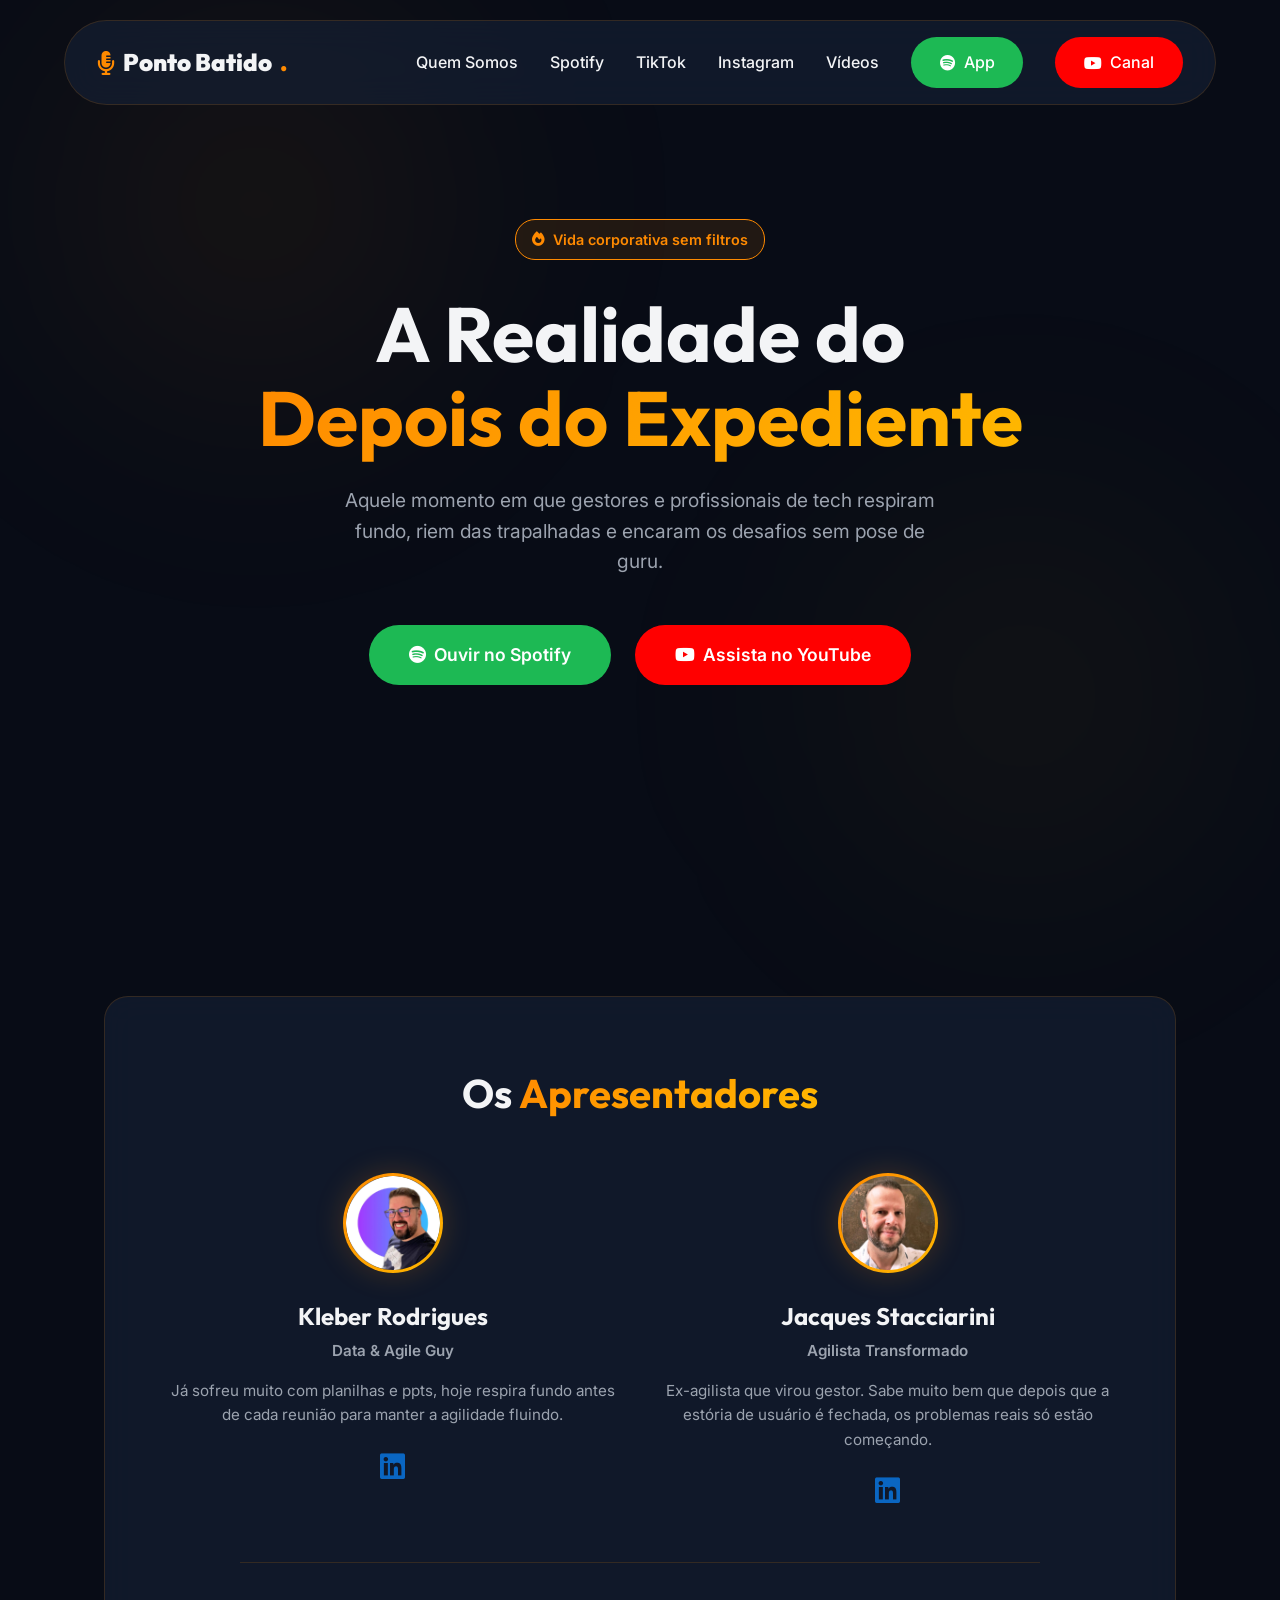
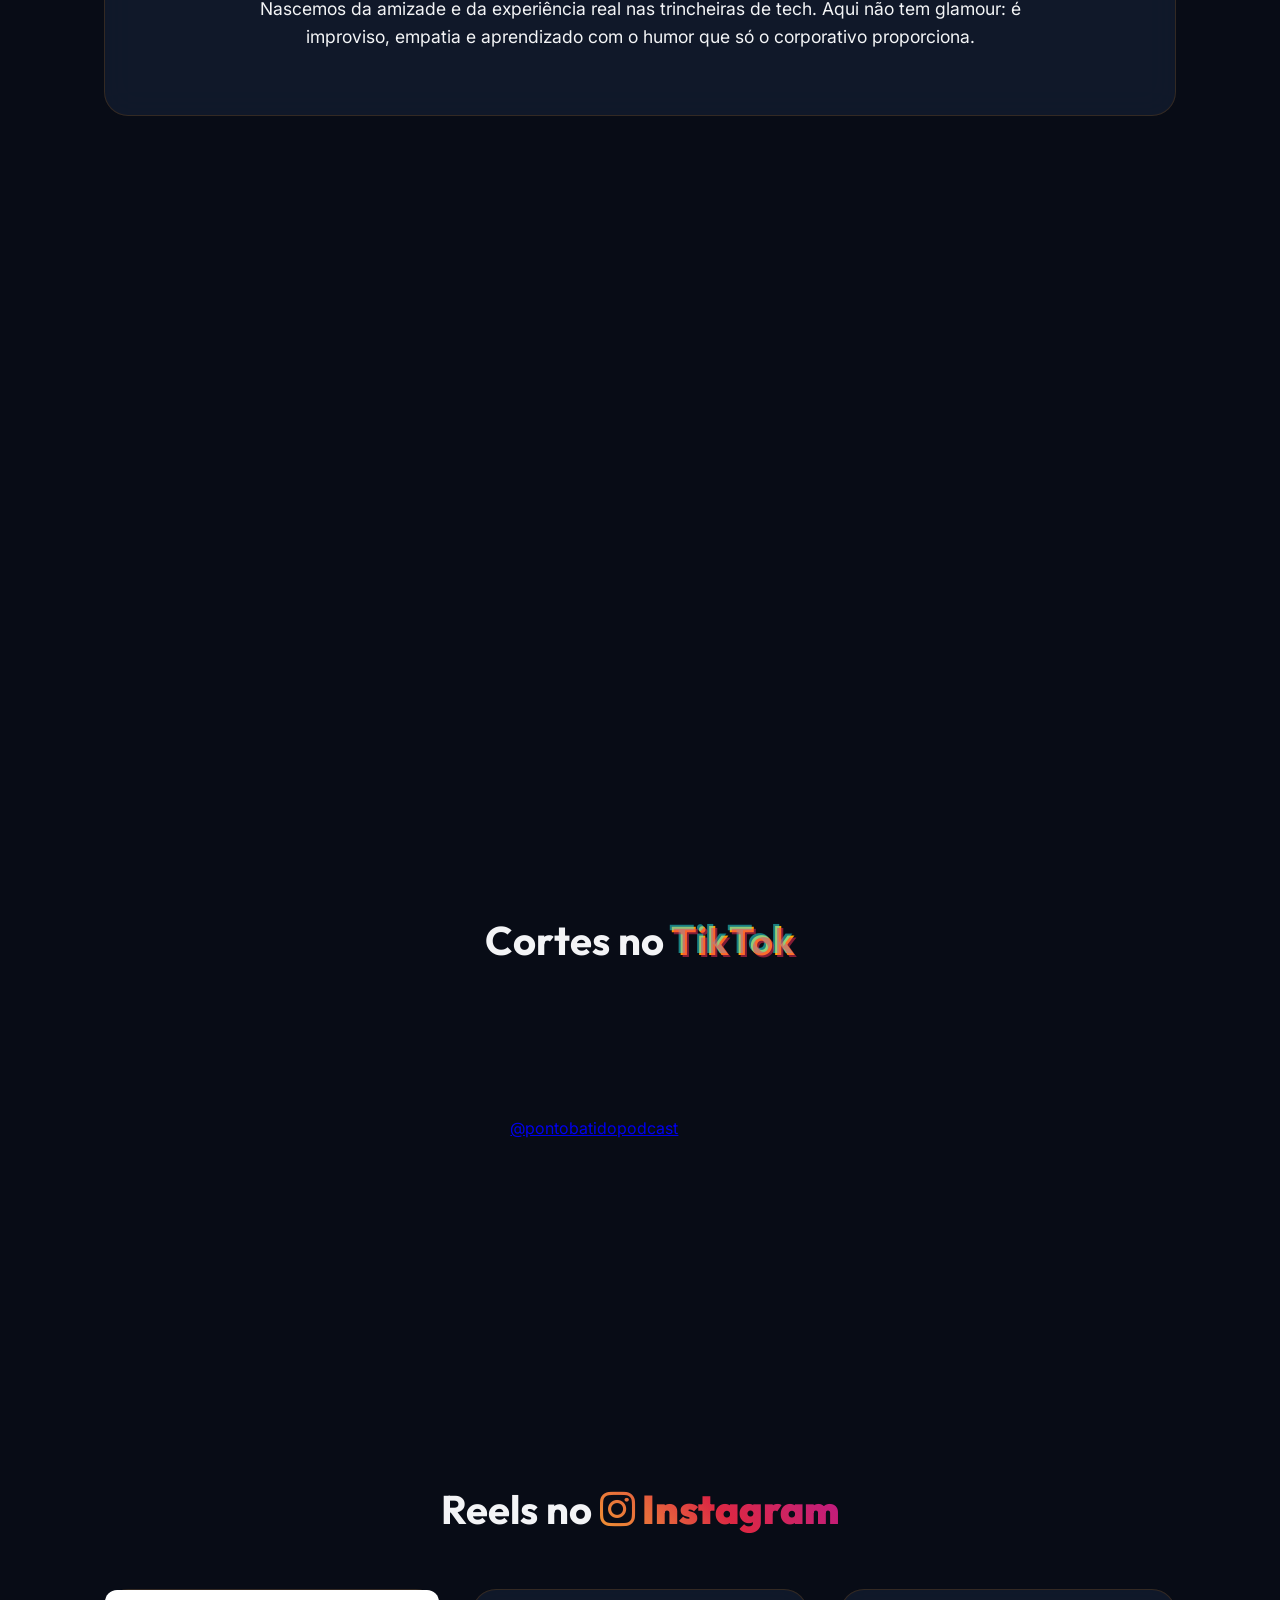
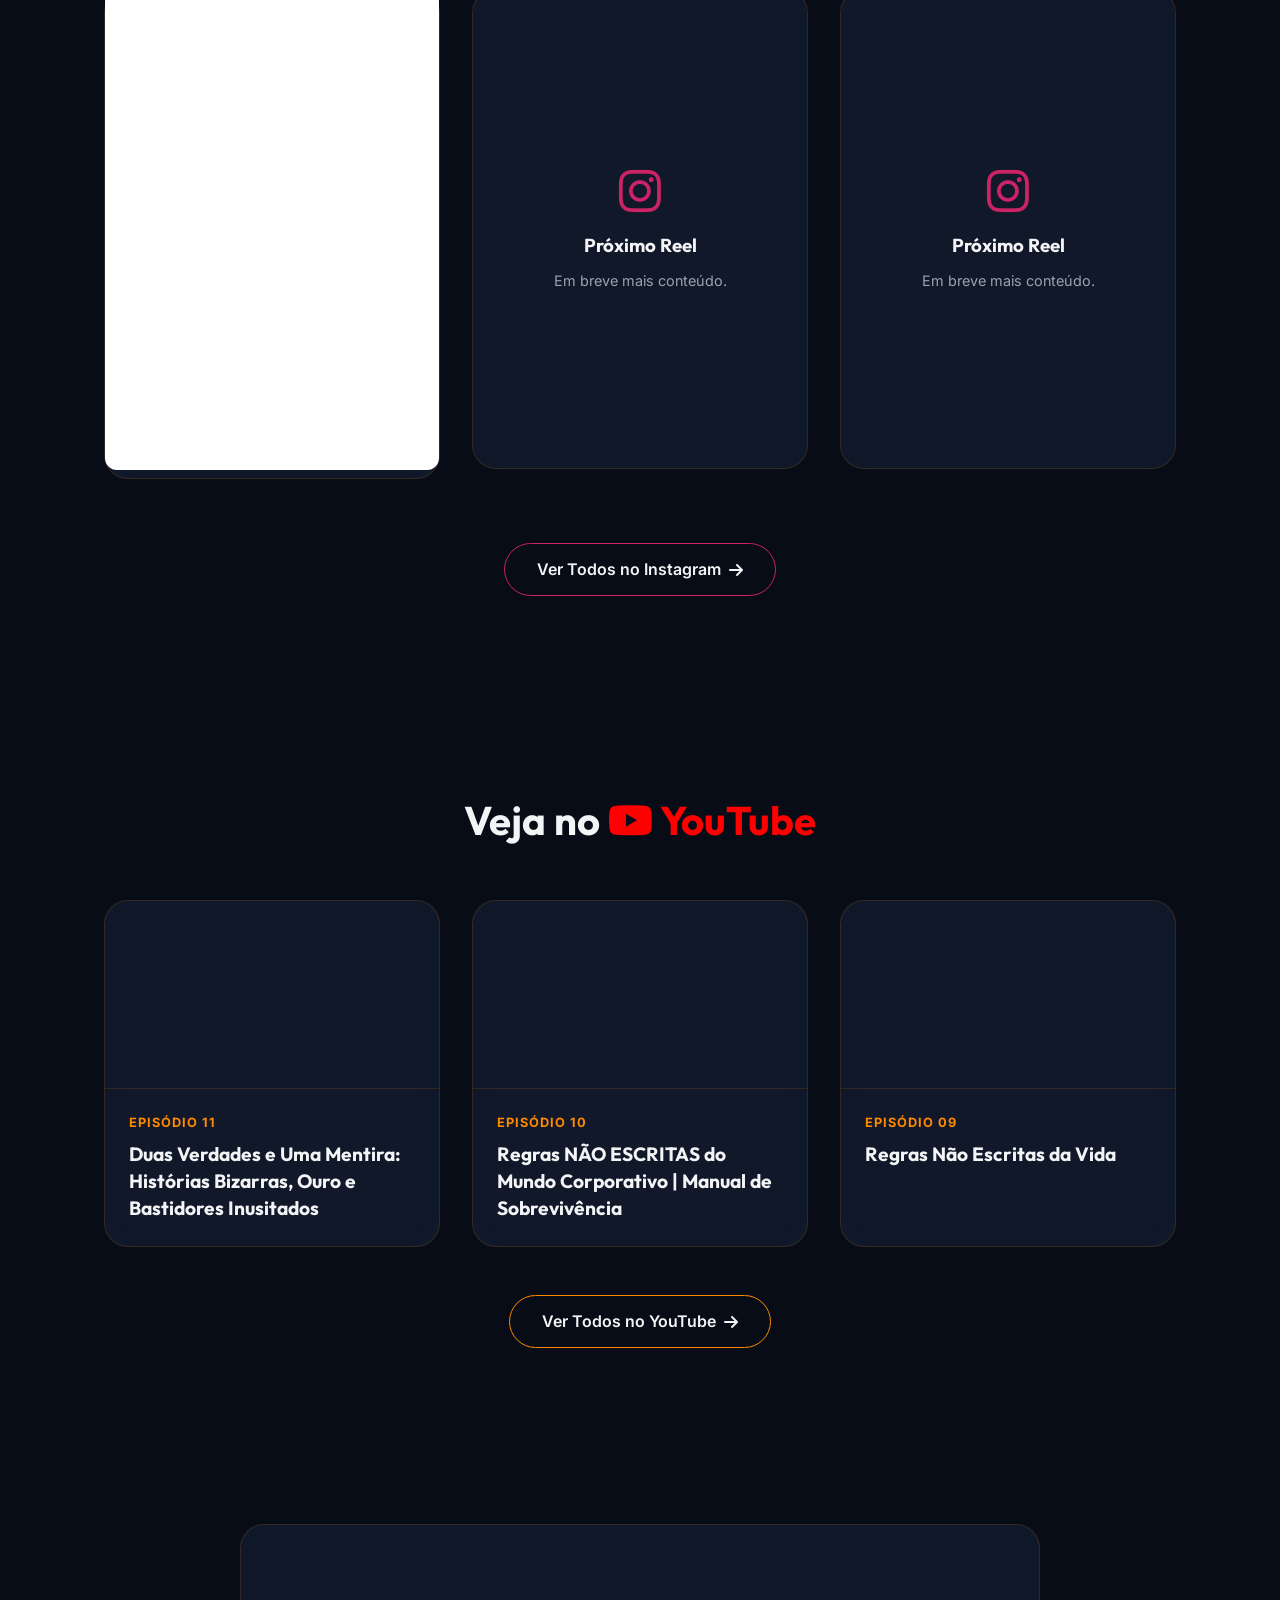
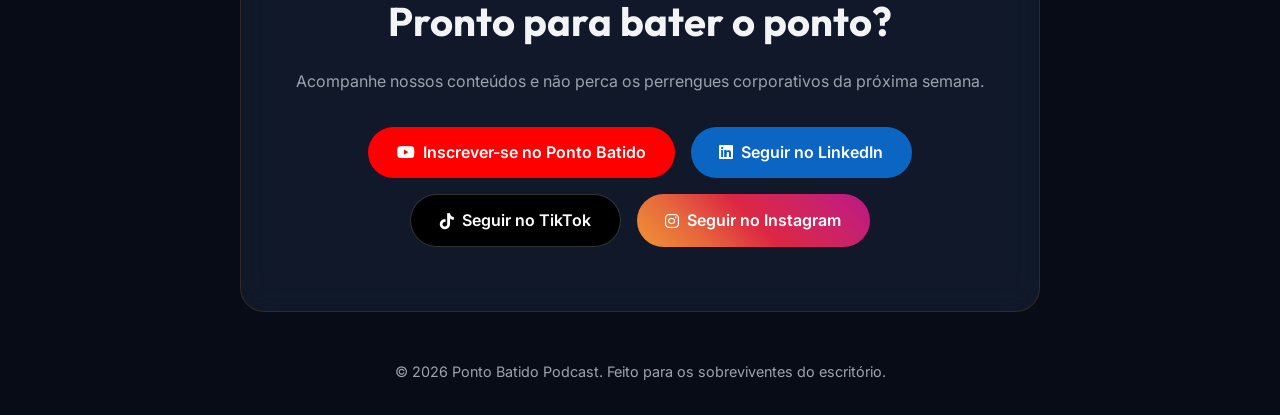
==== commit bad12a24: "feat: Adiciona Reel real do instagram ao carrossel" ====
--- a/index.html
+++ b/index.html
@@ -123,36 +123,23 @@
             <h2>Reels no <span style="background: linear-gradient(45deg, #f09433, #e6683c, #dc2743, #cc2366, #bc1888); -webkit-background-clip: text; -webkit-text-fill-color: transparent; font-weight: 900;"><i class="fa-brands fa-instagram"></i> Instagram</span></h2>
 
             <div class="carousel-container">
-                <!-- Post 1 Placeholder (Para adicionar, coloque o iframe gerado pelo Instagram) -->
-                <div class="carousel-item glass-card instagram-placeholder">
-                    <i class="fa-brands fa-instagram fa-3x"></i>
-                    <h3>Reel do Instagram</h3>
-                    <p>Cole o código de incorporação (iframe) do seu Reel aqui no HTML.</p>
+                <!-- Reel 1 (Publicado) -->
+                <div class="carousel-item glass-card">
+                    <iframe src="https://www.instagram.com/p/DXsfldXDOyT/embed" width="100%" height="480" frameborder="0" scrolling="no" allowtransparency="true" style="border-radius: 12px; background: white;"></iframe>
                 </div>
                 <!-- Post 2 Placeholder -->
                 <div class="carousel-item glass-card instagram-placeholder">
                     <i class="fa-brands fa-instagram fa-3x"></i>
-                    <h3>Reel do Instagram</h3>
-                    <p>Cole o código de incorporação (iframe) do seu Reel aqui no HTML.</p>
+                    <h3>Próximo Reel</h3>
+                    <p>Em breve mais conteúdo.</p>
                 </div>
                 <!-- Post 3 Placeholder -->
                 <div class="carousel-item glass-card instagram-placeholder">
                     <i class="fa-brands fa-instagram fa-3x"></i>
-                    <h3>Reel do Instagram</h3>
-                    <p>Cole o código de incorporação (iframe) do seu Reel aqui no HTML.</p>
-                </div>
-                <!-- Post 4 Placeholder -->
-                <div class="carousel-item glass-card instagram-placeholder">
-                    <i class="fa-brands fa-instagram fa-3x"></i>
-                    <h3>Reel do Instagram</h3>
-                    <p>Cole o código de incorporação (iframe) do seu Reel aqui no HTML.</p>
-                </div>
-                <!-- Post 5 Placeholder -->
-                <div class="carousel-item glass-card instagram-placeholder">
-                    <i class="fa-brands fa-instagram fa-3x"></i>
-                    <h3>Reel do Instagram</h3>
-                    <p>Cole o código de incorporação (iframe) do seu Reel aqui no HTML.</p>
-                </div>
+                    <h3>Próximo Reel</h3>
+                    <p>Em breve mais conteúdo.</p>
+                </div>
+
             </div>
             
             <div class="more-episodes" style="margin-top: 2rem;">
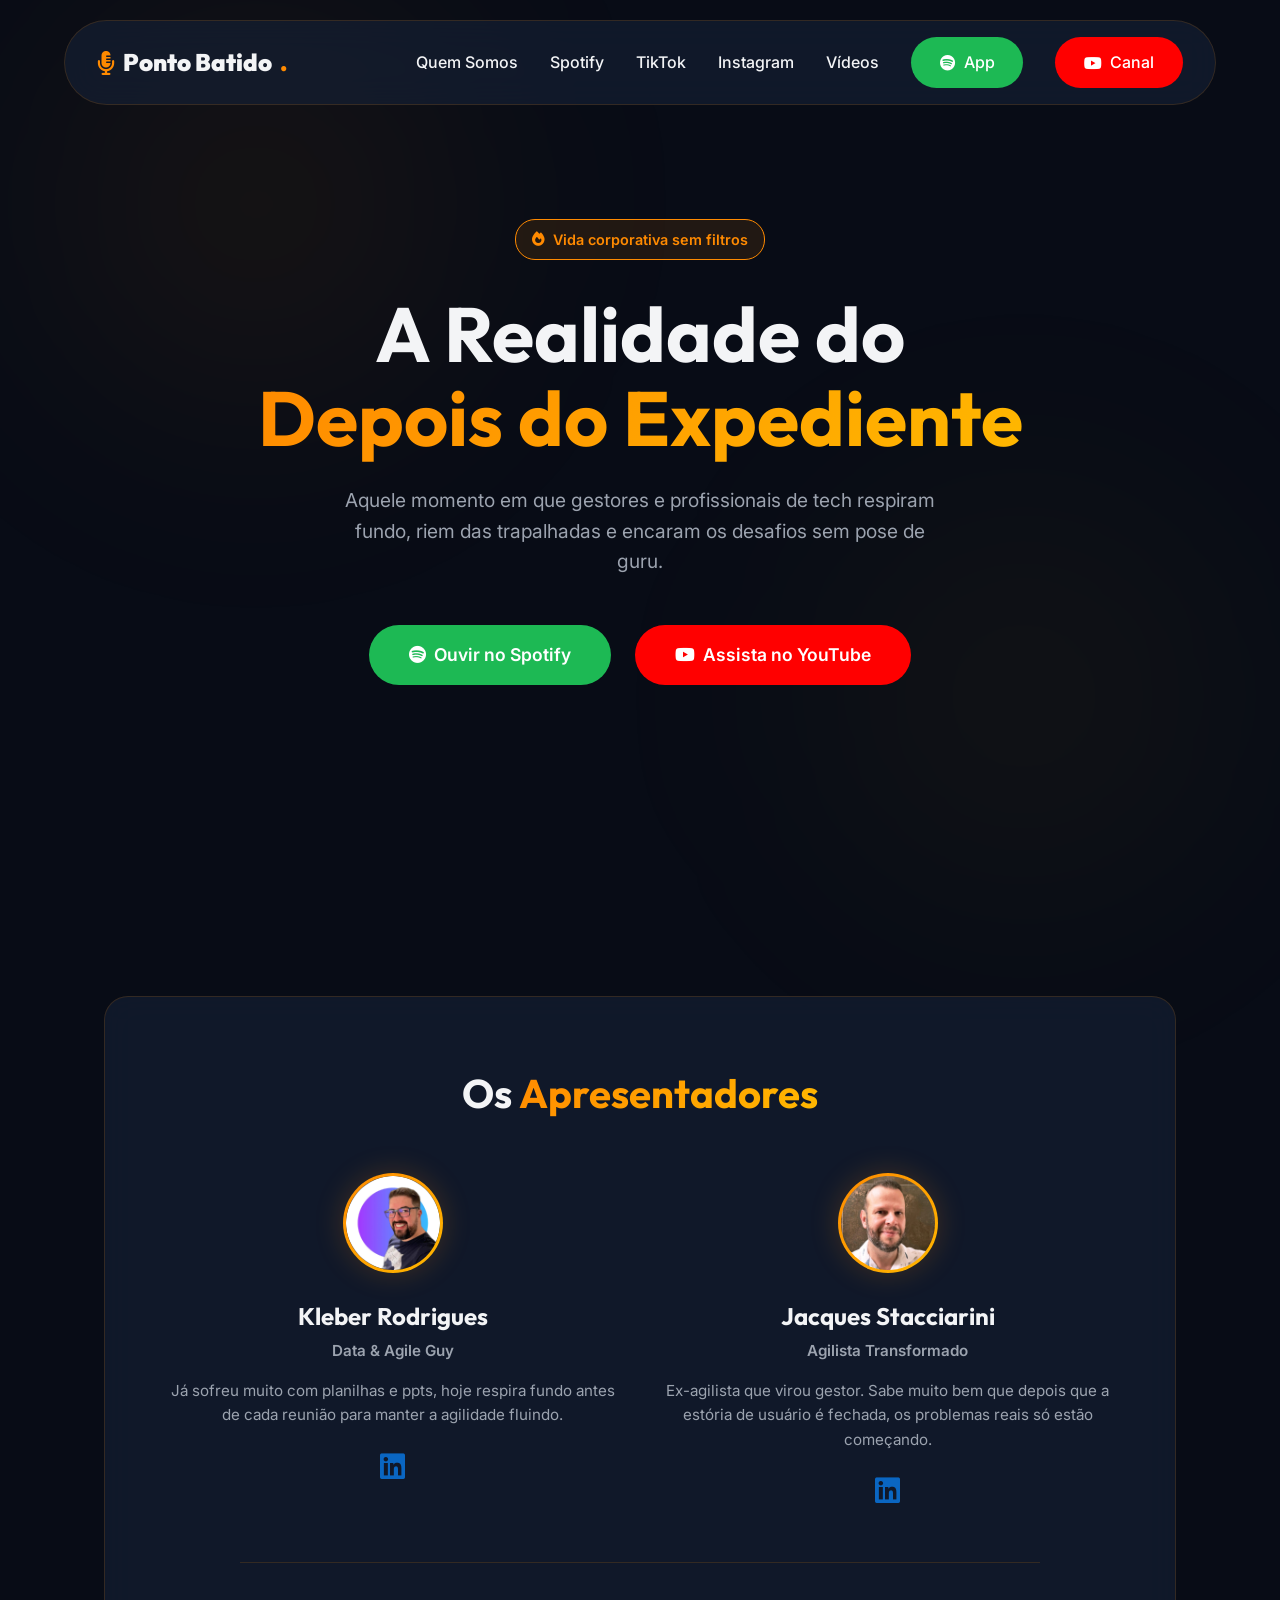
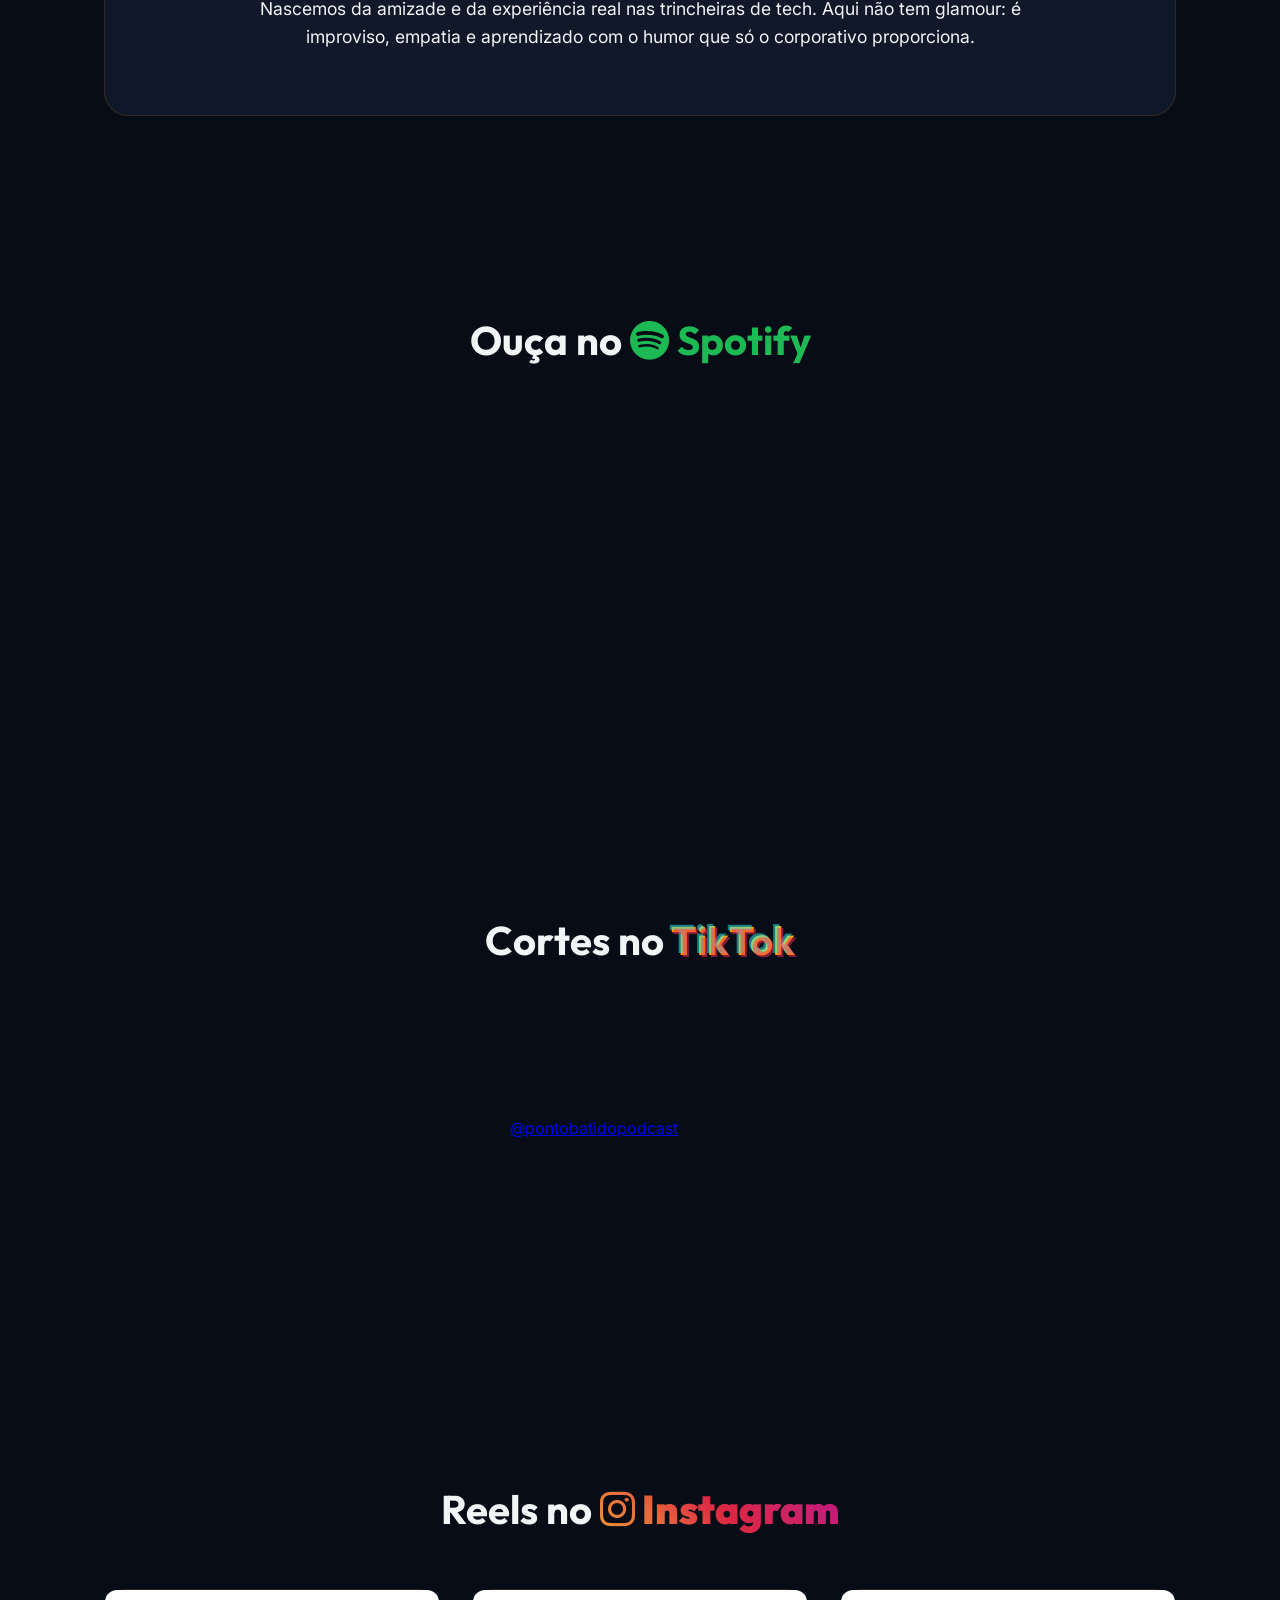
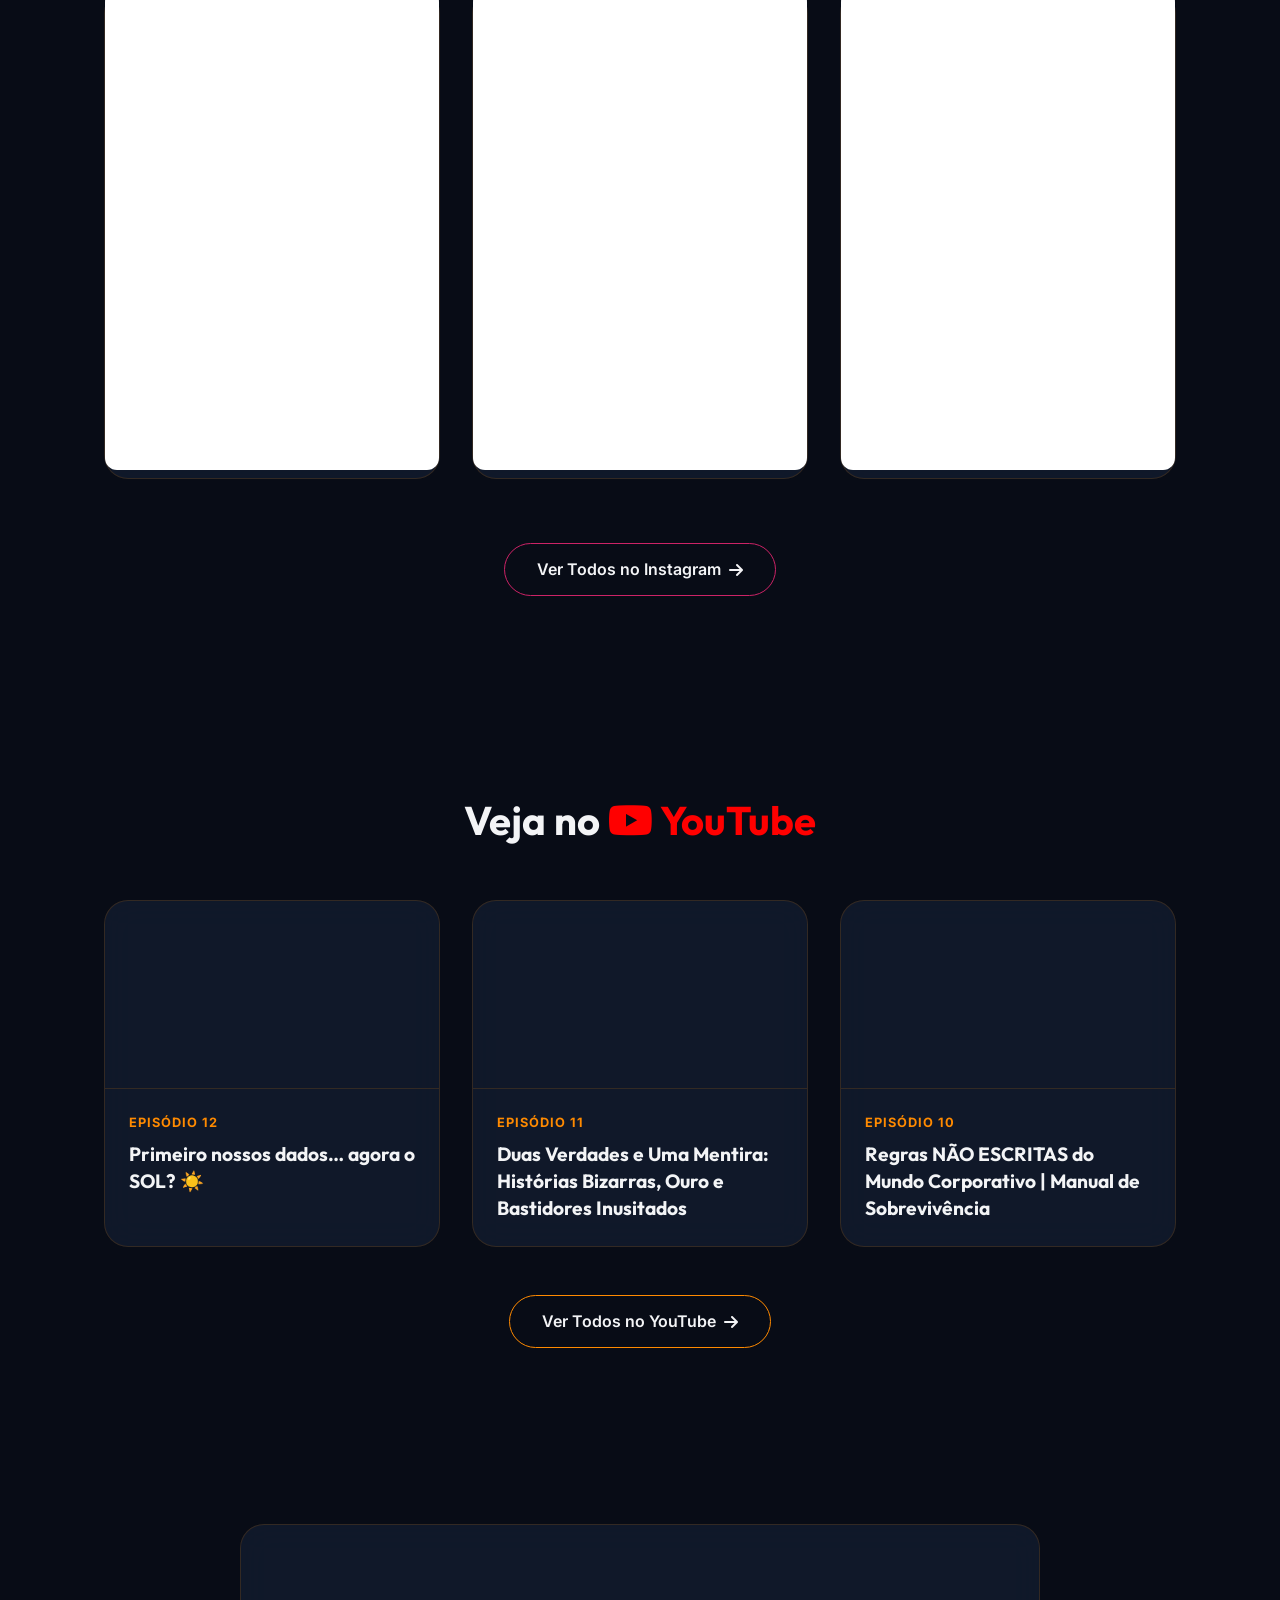
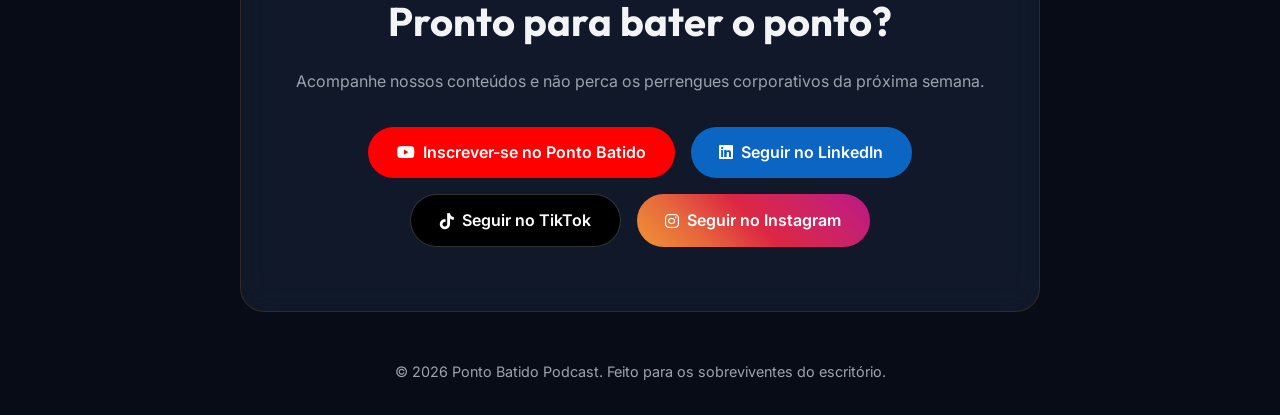
==== commit 3e0cf154: "Atualiza episódios e reels mais recentes" ====
--- a/index.html
+++ b/index.html
@@ -123,23 +123,18 @@
             <h2>Reels no <span style="background: linear-gradient(45deg, #f09433, #e6683c, #dc2743, #cc2366, #bc1888); -webkit-background-clip: text; -webkit-text-fill-color: transparent; font-weight: 900;"><i class="fa-brands fa-instagram"></i> Instagram</span></h2>
 
             <div class="carousel-container">
-                <!-- Reel 1 (Publicado) -->
+                <!-- Reel 1 -->
                 <div class="carousel-item glass-card">
-                    <iframe src="https://www.instagram.com/p/DXsfldXDOyT/embed" width="100%" height="480" frameborder="0" scrolling="no" allowtransparency="true" style="border-radius: 12px; background: white;"></iframe>
-                </div>
-                <!-- Post 2 Placeholder -->
-                <div class="carousel-item glass-card instagram-placeholder">
-                    <i class="fa-brands fa-instagram fa-3x"></i>
-                    <h3>Próximo Reel</h3>
-                    <p>Em breve mais conteúdo.</p>
-                </div>
-                <!-- Post 3 Placeholder -->
-                <div class="carousel-item glass-card instagram-placeholder">
-                    <i class="fa-brands fa-instagram fa-3x"></i>
-                    <h3>Próximo Reel</h3>
-                    <p>Em breve mais conteúdo.</p>
-                </div>
-
+                    <iframe src="https://www.instagram.com/p/DXysQQLkjyM/embed" width="100%" height="480" frameborder="0" scrolling="no" allowtransparency="true" style="border-radius: 12px; background: white;"></iframe>
+                </div>
+                <!-- Reel 2 -->
+                <div class="carousel-item glass-card">
+                    <iframe src="https://www.instagram.com/p/DXysNfIE-oQ/embed" width="100%" height="480" frameborder="0" scrolling="no" allowtransparency="true" style="border-radius: 12px; background: white;"></iframe>
+                </div>
+                <!-- Reel 3 -->
+                <div class="carousel-item glass-card">
+                    <iframe src="https://www.instagram.com/p/DXysNDFD3Yk/embed" width="100%" height="480" frameborder="0" scrolling="no" allowtransparency="true" style="border-radius: 12px; background: white;"></iframe>
+                </div>
             </div>
             
             <div class="more-episodes" style="margin-top: 2rem;">
@@ -151,6 +146,16 @@
             <h2>Veja no <span style="color: #FF0000;"><i class="fa-brands fa-youtube"></i> YouTube</span></h2>
 
             <div class="episodes-grid">
+                <!-- Ep 12 -->
+                <div class="episode-card glass-card">
+                    <div class="video-wrapper">
+                        <iframe src="https://www.youtube.com/embed/oph_3c5g3LM" title="Primeiro nossos dados… agora o SOL? ☀️" frameborder="0" allow="accelerometer; autoplay; clipboard-write; encrypted-media; gyroscope; picture-in-picture" allowfullscreen></iframe>
+                    </div>
+                    <div class="episode-info">
+                        <span class="ep-number">EPISÓDIO 12</span>
+                        <h3>Primeiro nossos dados… agora o SOL? ☀️</h3>
+                    </div>
+                </div>
                 <!-- Ep 11 -->
                 <div class="episode-card glass-card">
                     <div class="video-wrapper">
@@ -170,16 +175,6 @@
                     <div class="episode-info">
                         <span class="ep-number">EPISÓDIO 10</span>
                         <h3>Regras NÃO ESCRITAS do Mundo Corporativo | Manual de Sobrevivência</h3>
-                    </div>
-                </div>
-                <!-- Ep 09 -->
-                <div class="episode-card glass-card">
-                    <div class="video-wrapper">
-                        <iframe src="https://www.youtube.com/embed/zBdgPqvd2_w" title="Regras Não Escritas da Vida" frameborder="0" allow="accelerometer; autoplay; clipboard-write; encrypted-media; gyroscope; picture-in-picture" allowfullscreen></iframe>
-                    </div>
-                    <div class="episode-info">
-                        <span class="ep-number">EPISÓDIO 09</span>
-                        <h3>Regras Não Escritas da Vida</h3>
                     </div>
                 </div>
             </div>
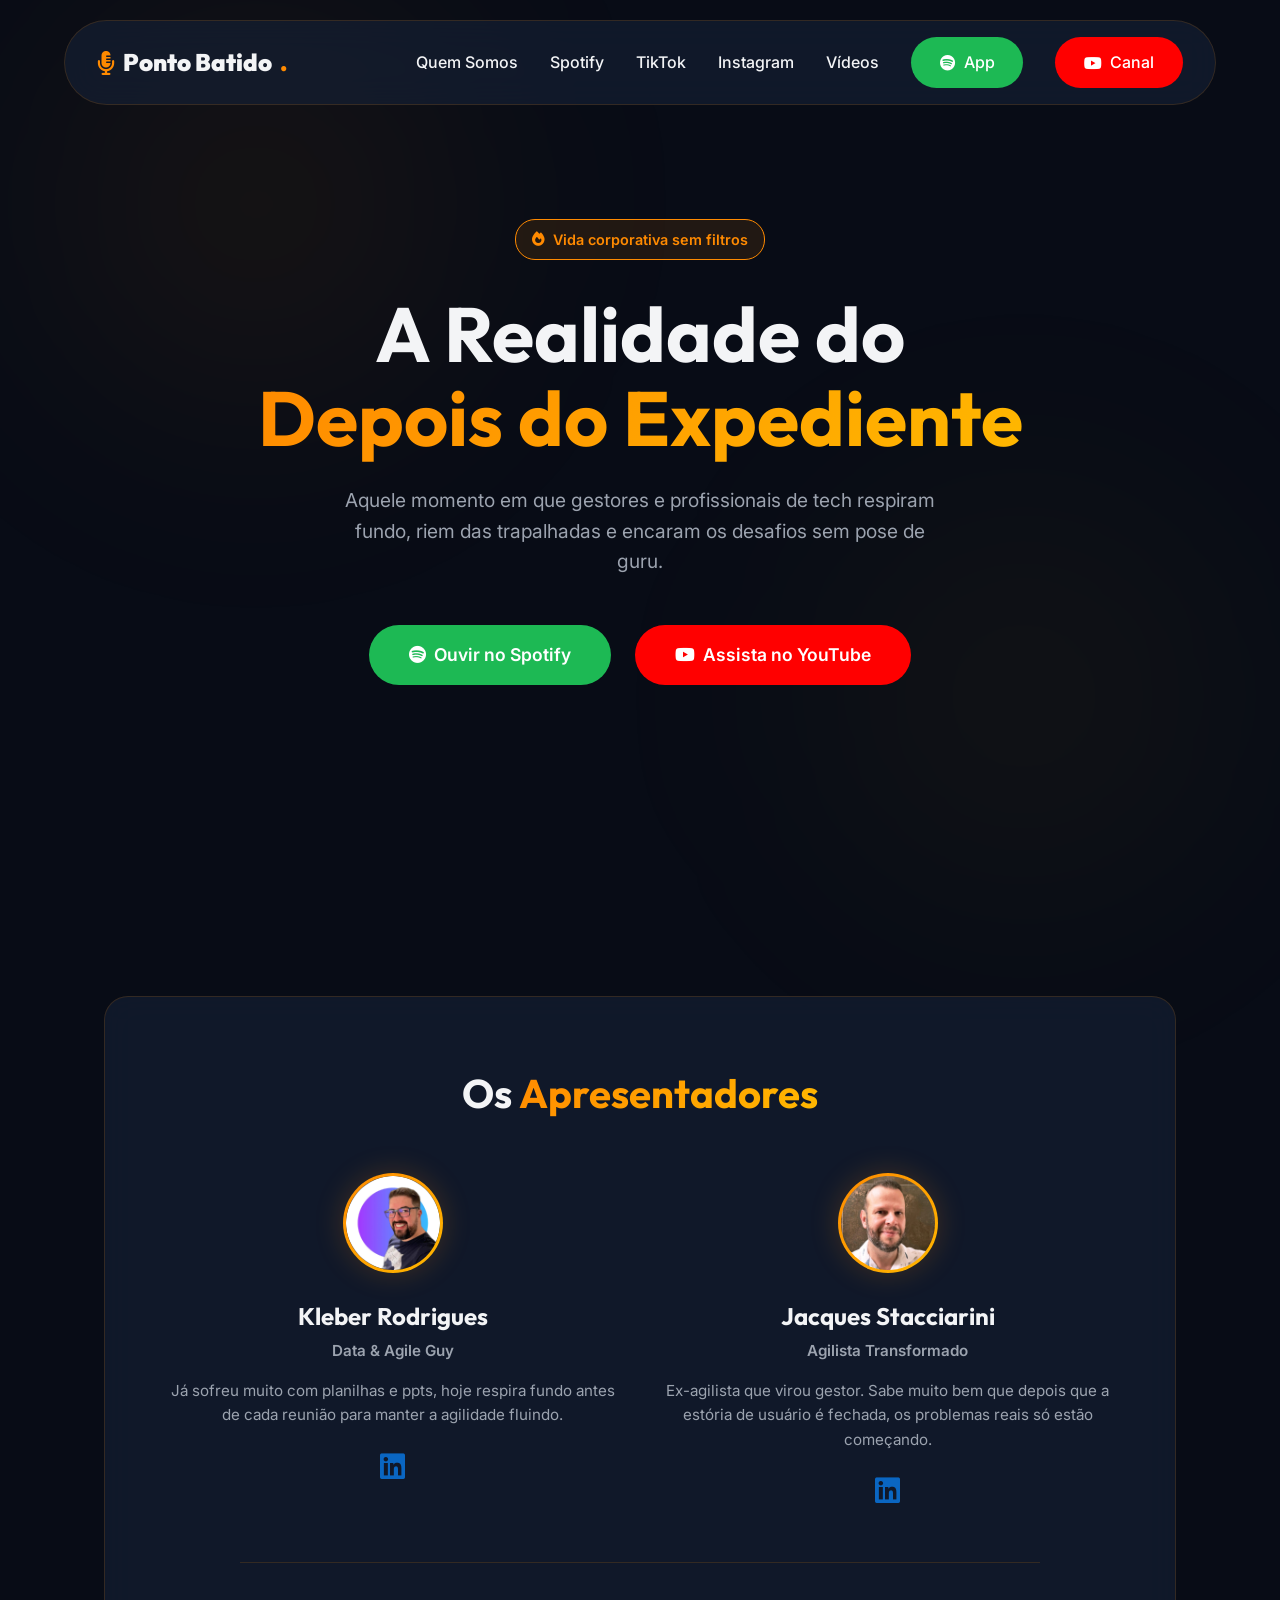
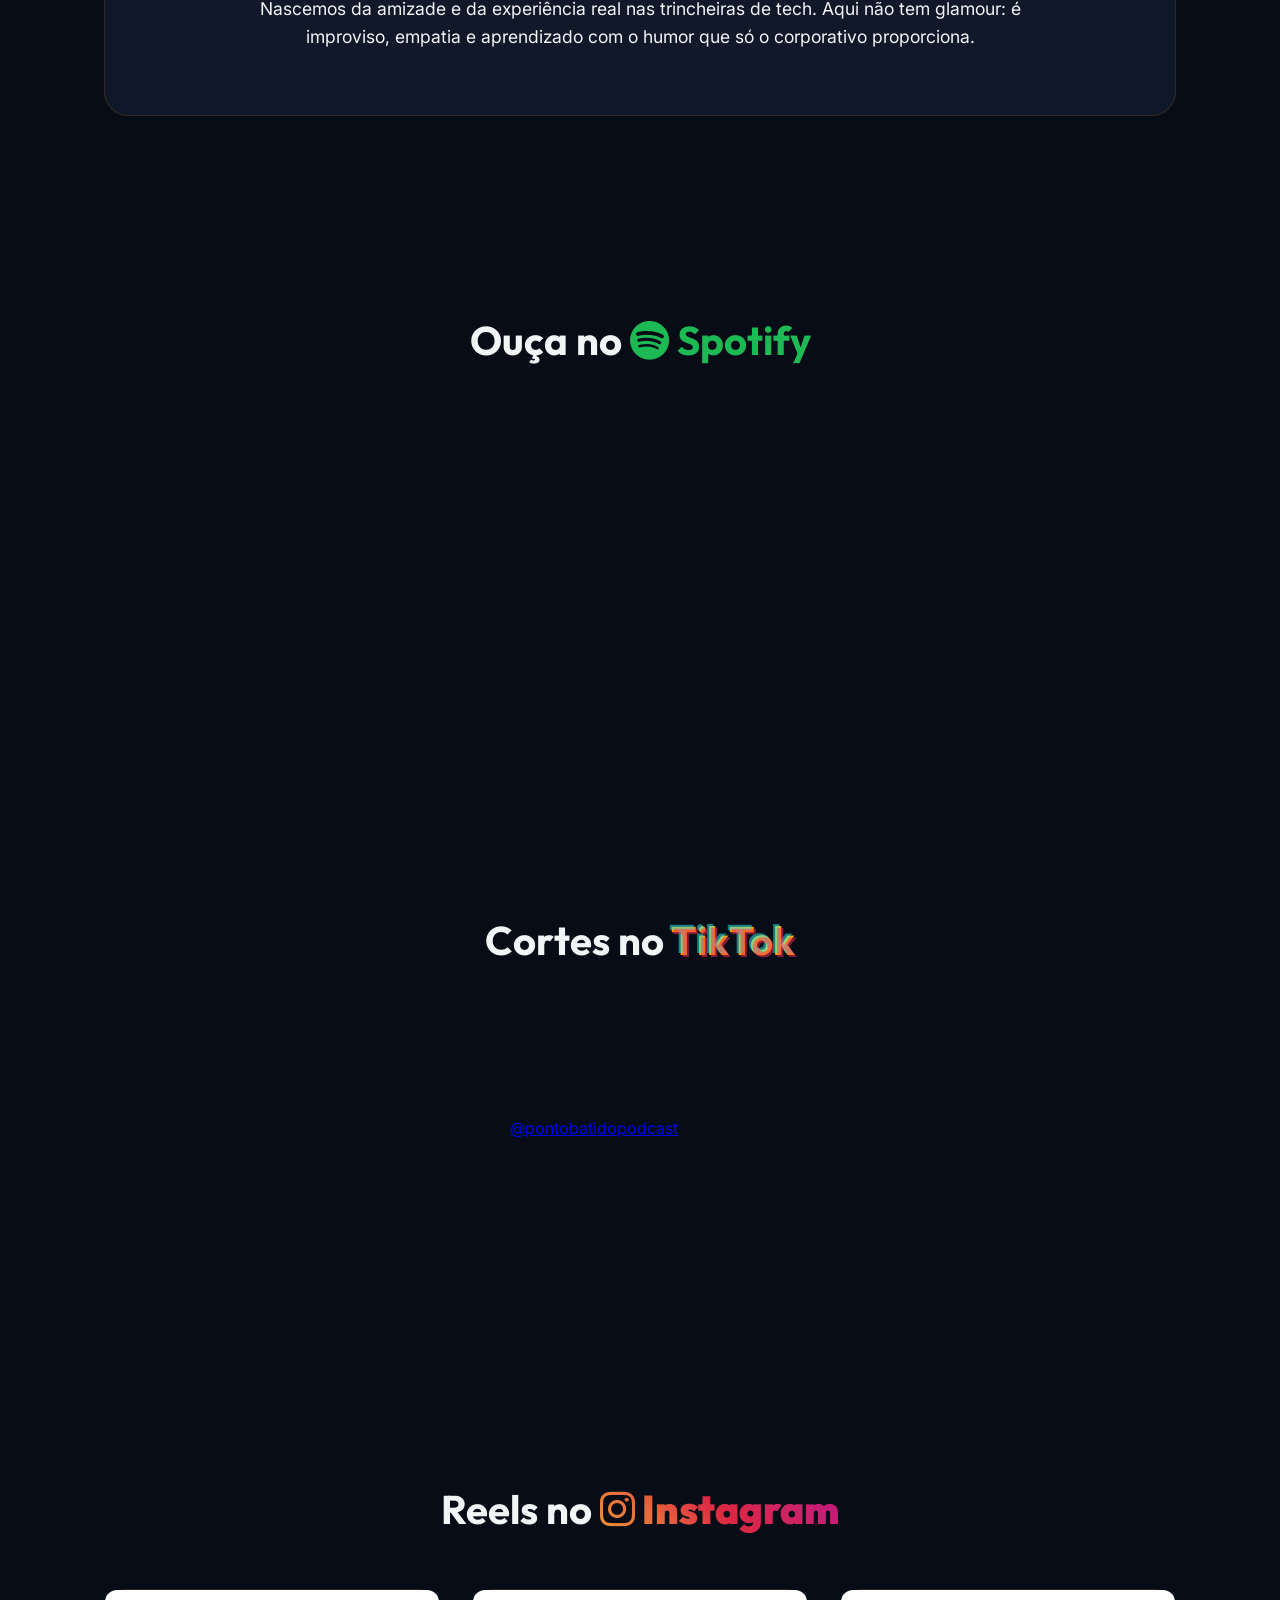
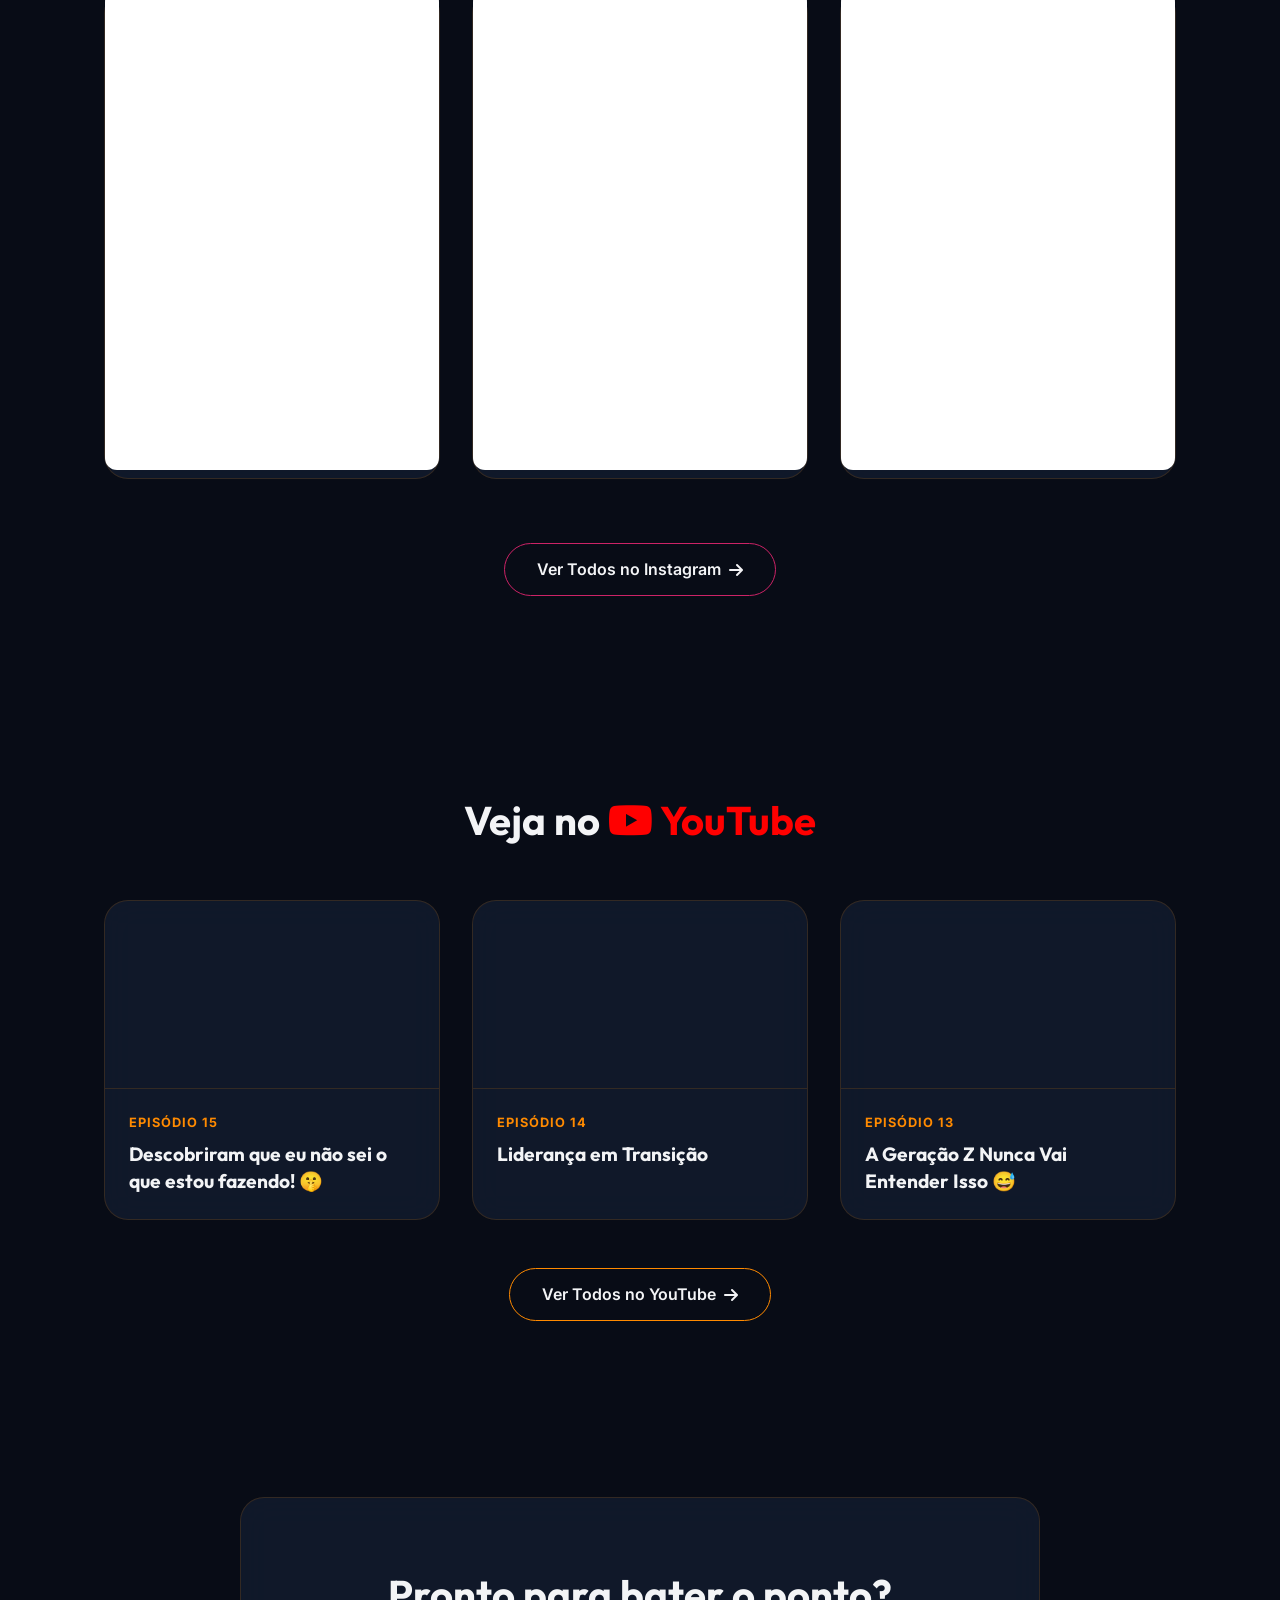
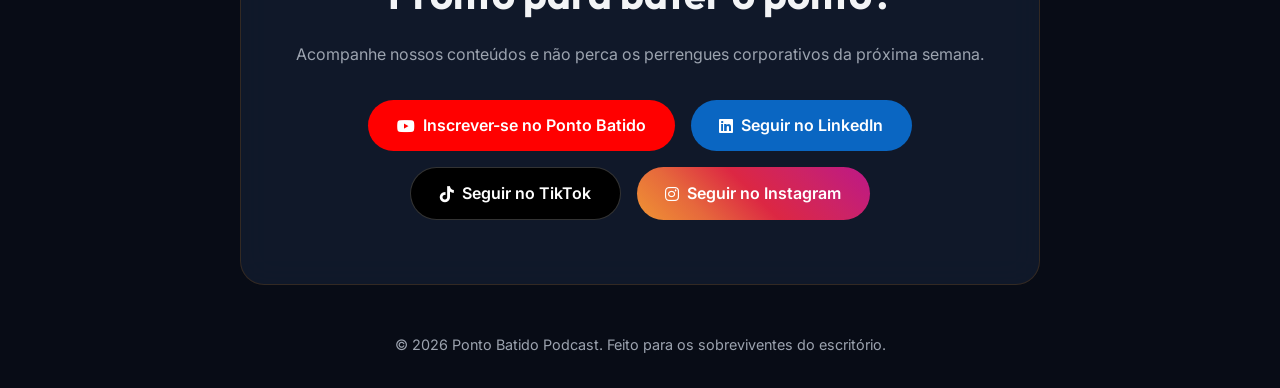
==== commit 518d87e1: "feat: atualiza com os videos e reels mais recentes do YouTube/Instagram" ====
--- a/index.html
+++ b/index.html
@@ -125,20 +125,20 @@
             <div class="carousel-container">
                 <!-- Reel 1 -->
                 <div class="carousel-item glass-card">
-                    <iframe src="https://www.instagram.com/p/DXysQQLkjyM/embed" width="100%" height="480" frameborder="0" scrolling="no" allowtransparency="true" style="border-radius: 12px; background: white;"></iframe>
+                    <iframe src="https://www.instagram.com/p/DYOJujaCr85/embed" width="100%" height="480" frameborder="0" scrolling="no" allowtransparency="true" style="border-radius: 12px; background: white;"></iframe>
                 </div>
                 <!-- Reel 2 -->
                 <div class="carousel-item glass-card">
-                    <iframe src="https://www.instagram.com/p/DXysNfIE-oQ/embed" width="100%" height="480" frameborder="0" scrolling="no" allowtransparency="true" style="border-radius: 12px; background: white;"></iframe>
+                    <iframe src="https://www.instagram.com/p/DYOJtreDBfA/embed" width="100%" height="480" frameborder="0" scrolling="no" allowtransparency="true" style="border-radius: 12px; background: white;"></iframe>
                 </div>
                 <!-- Reel 3 -->
                 <div class="carousel-item glass-card">
-                    <iframe src="https://www.instagram.com/p/DXysNDFD3Yk/embed" width="100%" height="480" frameborder="0" scrolling="no" allowtransparency="true" style="border-radius: 12px; background: white;"></iframe>
+                    <iframe src="https://www.instagram.com/p/DYKIyBLoGNc/embed" width="100%" height="480" frameborder="0" scrolling="no" allowtransparency="true" style="border-radius: 12px; background: white;"></iframe>
                 </div>
             </div>
             
             <div class="more-episodes" style="margin-top: 2rem;">
-                <a href="https://www.instagram.com/pontobatidopod/reels/" target="_blank" class="btn-secondary instagram-btn-secondary">Ver Todos no Instagram <i class="fa-solid fa-arrow-right"></i></a>
+                <a href="https://www.instagram.com/pontobatidopod/" target="_blank" class="btn-secondary instagram-btn-secondary">Ver Todos no Instagram <i class="fa-solid fa-arrow-right"></i></a>
             </div>
         </section>
 
@@ -146,35 +146,34 @@
             <h2>Veja no <span style="color: #FF0000;"><i class="fa-brands fa-youtube"></i> YouTube</span></h2>
 
             <div class="episodes-grid">
-                <!-- Ep 12 -->
+                <!-- Ep 15 -->
                 <div class="episode-card glass-card">
                     <div class="video-wrapper">
-                        <iframe src="https://www.youtube.com/embed/oph_3c5g3LM" title="Primeiro nossos dados… agora o SOL? ☀️" frameborder="0" allow="accelerometer; autoplay; clipboard-write; encrypted-media; gyroscope; picture-in-picture" allowfullscreen></iframe>
+                        <iframe src="https://www.youtube.com/embed/XfkDqJzAfLI" title="Descobriram que eu não sei o que estou fazendo! 🤫" frameborder="0" allow="accelerometer; autoplay; clipboard-write; encrypted-media; gyroscope; picture-in-picture" allowfullscreen></iframe>
                     </div>
                     <div class="episode-info">
-                        <span class="ep-number">EPISÓDIO 12</span>
-                        <h3>Primeiro nossos dados… agora o SOL? ☀️</h3>
-                    </div>
-                </div>
-                <!-- Ep 11 -->
+                        <span class="ep-number">EPISÓDIO 15</span>
+                        <h3>Descobriram que eu não sei o que estou fazendo! 🤫</h3>
+                    </div>
+                </div>
+                <!-- Ep 14 -->
                 <div class="episode-card glass-card">
                     <div class="video-wrapper">
-                        <iframe src="https://www.youtube.com/embed/bSVET5sOL4k" title="Duas Verdades e Uma Mentira: Histórias Bizarras, Ouro e Bastidores Inusitados" frameborder="0" allow="accelerometer; autoplay; clipboard-write; encrypted-media; gyroscope; picture-in-picture" allowfullscreen></iframe>
+                        <iframe src="https://www.youtube.com/embed/M_oVUCgcCiY" title="Liderança em Transição" frameborder="0" allow="accelerometer; autoplay; clipboard-write; encrypted-media; gyroscope; picture-in-picture" allowfullscreen></iframe>
                     </div>
                     <div class="episode-info">
-                        <span class="ep-number">EPISÓDIO 11</span>
-                        <h3>Duas Verdades e Uma Mentira: Histórias Bizarras, Ouro e Bastidores Inusitados</h3>
-                    </div>
-                </div>
-                <!-- Ep 10 -->
+                        <span class="ep-number">EPISÓDIO 14</span>
+                        <h3>Liderança em Transição</h3>
+                    </div>
+                </div>
+                <!-- Ep 13 -->
                 <div class="episode-card glass-card">
                     <div class="video-wrapper">
-                        <!-- ID Puxado via web search -->
-                        <iframe src="https://www.youtube.com/embed/QORv4vk9EBw" title="Regras NÃO ESCRITAS do Mundo Corporativo" frameborder="0" allow="accelerometer; autoplay; clipboard-write; encrypted-media; gyroscope; picture-in-picture" allowfullscreen></iframe>
+                        <iframe src="https://www.youtube.com/embed/lC5QoqsBwk0" title="A Geração Z Nunca Vai Entender Isso 😅 | Ponto Batido #13" frameborder="0" allow="accelerometer; autoplay; clipboard-write; encrypted-media; gyroscope; picture-in-picture" allowfullscreen></iframe>
                     </div>
                     <div class="episode-info">
-                        <span class="ep-number">EPISÓDIO 10</span>
-                        <h3>Regras NÃO ESCRITAS do Mundo Corporativo | Manual de Sobrevivência</h3>
+                        <span class="ep-number">EPISÓDIO 13</span>
+                        <h3>A Geração Z Nunca Vai Entender Isso 😅</h3>
                     </div>
                 </div>
             </div>
@@ -198,7 +197,7 @@
                 <a href="https://www.tiktok.com/@pontobatidopodcast" target="_blank" class="btn-primary subscribe-btn tiktok-btn">
                     <i class="fa-brands fa-tiktok"></i> Seguir no TikTok
                 </a>
-                <a href="https://www.instagram.com/pontobatidopod/reels/" target="_blank" class="btn-primary subscribe-btn instagram-btn">
+                <a href="https://www.instagram.com/pontobatidopod/" target="_blank" class="btn-primary subscribe-btn instagram-btn">
                     <i class="fa-brands fa-instagram"></i> Seguir no Instagram
                 </a>
             </div>
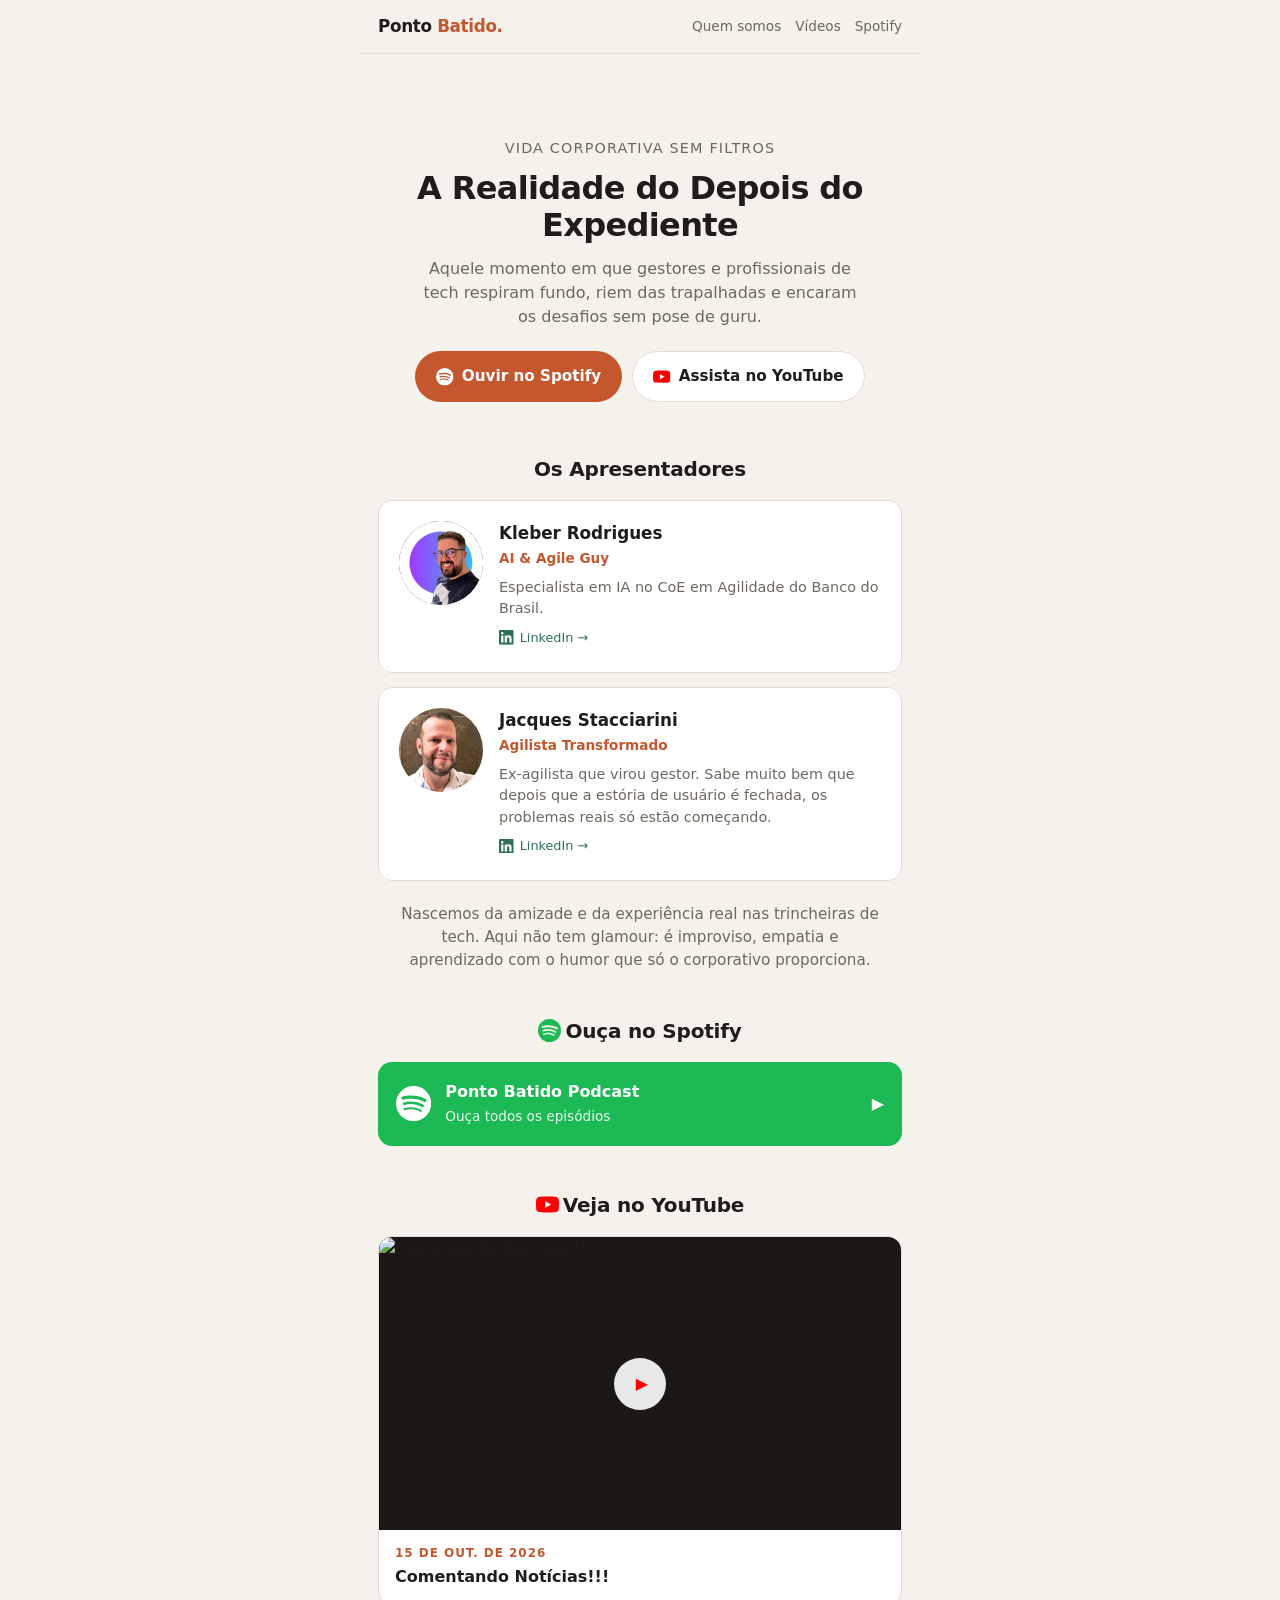
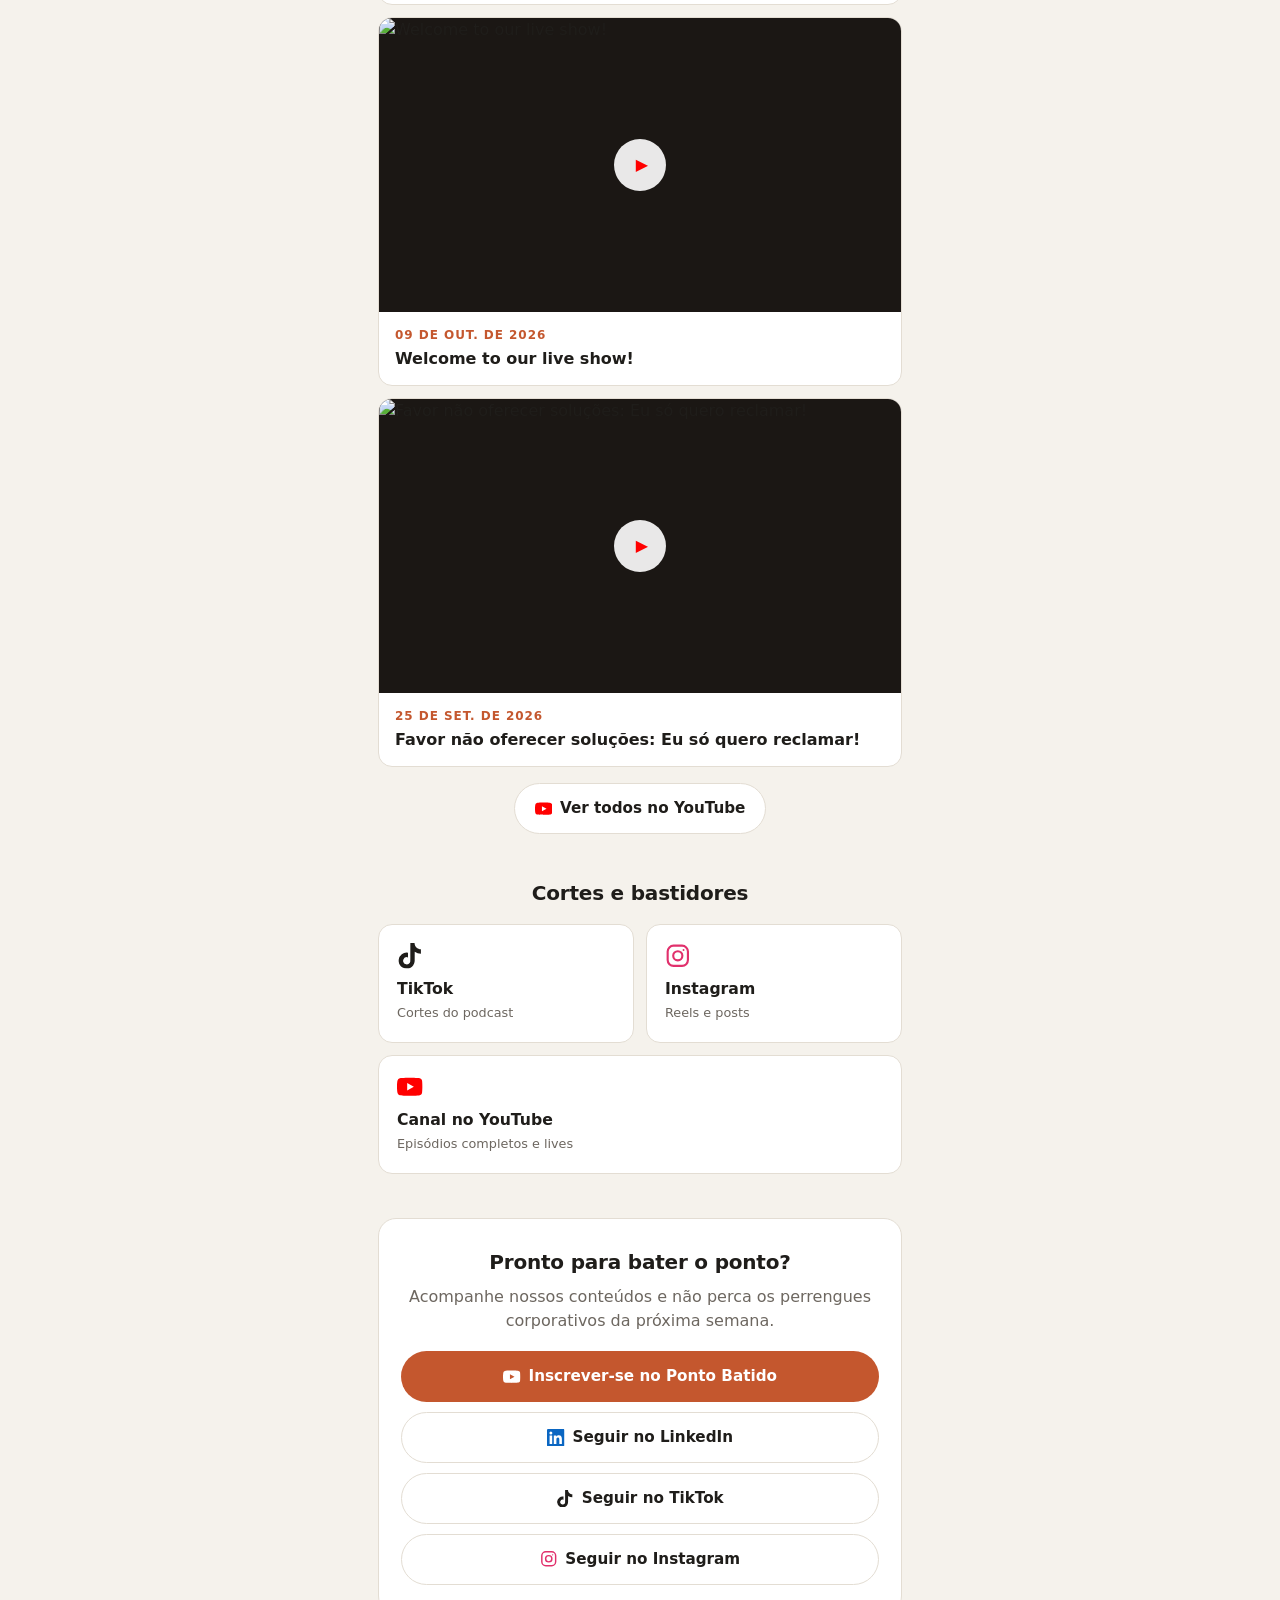
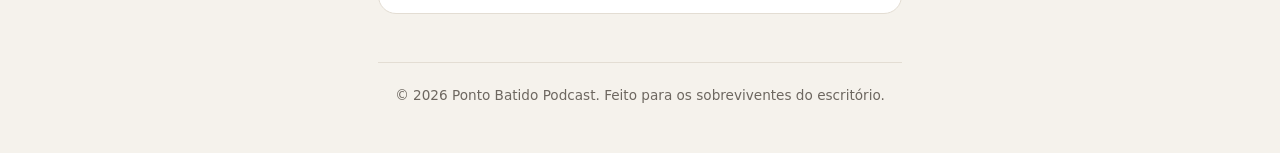
==== commit 095a017f: "feat: novo layout do site, vídeos do YouTube atualizados automaticamente" ====
--- a/index.html
+++ b/index.html
@@ -1,210 +1,164 @@
 <!DOCTYPE html>
 <html lang="pt-BR">
+
 <head>
     <meta charset="UTF-8">
-    <meta name="viewport" content="width=device-width, initial-scale=1.0">
+    <meta name="viewport" content="width=device-width, initial-scale=1, viewport-fit=cover">
     <title>Ponto Batido Podcast | Vida corporativa sem filtros</title>
-    <meta name="description" content="O podcast de quem vive a realidade corporativa depois do expediente. Acompanhe Kleber Rodrigues e Jacques discutindo cultura ágil, Kanban, e desafios do mundo tech sem pose de guru.">
-    <meta name="keywords" content="podcast, ponto batido, mundo corporativo, tecnologia, scrum, kanban, agilidade, carreira tech, desenvolvimento de software, gestao de projetos">
-    <meta name="author" content="Ponto Batido Podcast">
-    <meta name="robots" content="index, follow">
-    
+    <meta name="description"
+        content="O podcast de quem vive a realidade corporativa depois do expediente. Cultura ágil, Kanban e desafios do mundo tech sem pose de guru.">
+    <meta name="theme-color" content="#f5f2ec" media="(prefers-color-scheme: light)">
+    <meta name="theme-color" content="#161412" media="(prefers-color-scheme: dark)">
+    <meta property="og:title" content="Ponto Batido Podcast">
+    <meta property="og:description" content="Vida corporativa sem filtros.">
+    <meta property="og:url" content="https://pontobatido.com.br/">
     <meta property="og:type" content="website">
-    <meta property="og:url" content="https://pontobatido.com.br/">
-    <meta property="og:title" content="Ponto Batido Podcast | Vida corporativa sem filtros">
-    <meta property="og:description" content="O podcast de quem vive a realidade corporativa depois do expediente. Rindo das trapalhadas e encarando desafios.">
-    <meta property="og:image" content="https://pontobatido.com.br/assets/images/kleber.jpeg">
+    <link rel="preconnect" href="https://i.ytimg.com">
+    <link rel="stylesheet" href="assets/css/novo.css">
+    <script src="assets/js/novo.js" defer></script>
+</head>
 
-    <meta property="twitter:card" content="summary_large_image">
-    <meta property="twitter:url" content="https://pontobatido.com.br/">
-    <meta property="twitter:title" content="Ponto Batido Podcast">
-    <meta property="twitter:description" content="Vida corporativa sem filtros. O podcast de quem vive a realidade depois do expediente.">
+<body>
+    <!-- Ícones das redes (SVG inline, sem dependências externas) -->
+    <svg width="0" height="0" style="position:absolute" aria-hidden="true">
+        <symbol id="i-yt" viewBox="0 0 24 24"><path d="M23.5 6.19a3.02 3.02 0 0 0-2.12-2.14C19.5 3.55 12 3.55 12 3.55s-7.5 0-9.38.5A3.02 3.02 0 0 0 .5 6.19C0 8.07 0 12 0 12s0 3.93.5 5.81a3.02 3.02 0 0 0 2.12 2.14c1.88.5 9.38.5 9.38.5s7.5 0 9.38-.5a3.02 3.02 0 0 0 2.12-2.14C24 15.93 24 12 24 12s0-3.93-.5-5.81zM9.55 15.57V8.43L15.82 12l-6.27 3.57z"/></symbol>
+        <symbol id="i-spotify" viewBox="0 0 24 24"><path d="M12 0a12 12 0 1 0 0 24 12 12 0 0 0 0-24zm5.52 17.34c-.24.36-.66.48-1.02.24-2.82-1.74-6.36-2.1-10.56-1.14-.42.12-.78-.18-.9-.54-.12-.42.18-.78.54-.9 4.56-1.02 8.52-.6 11.64 1.32.42.18.48.66.3 1.02zm1.44-3.3c-.3.42-.84.6-1.26.3-3.24-1.98-8.16-2.58-11.94-1.38-.48.12-1.02-.12-1.14-.6-.12-.48.12-1.02.6-1.14C9.6 9.9 15 10.56 18.72 12.84c.36.18.54.78.24 1.2zm.12-3.36C15.24 8.4 8.82 8.16 5.16 9.3c-.6.18-1.2-.18-1.38-.72-.18-.6.18-1.2.72-1.38 4.26-1.26 11.28-1.02 15.72 1.62.54.3.72 1.02.42 1.56-.3.42-1.02.6-1.56.3z"/></symbol>
+        <symbol id="i-li" viewBox="0 0 24 24"><path d="M20.45 20.45h-3.55v-5.57c0-1.33-.03-3.04-1.85-3.04-1.85 0-2.14 1.45-2.14 2.94v5.67H9.35V9h3.41v1.56h.05c.48-.9 1.64-1.85 3.37-1.85 3.6 0 4.27 2.37 4.27 5.46v6.28zM5.34 7.43a2.06 2.06 0 1 1 0-4.12 2.06 2.06 0 0 1 0 4.12zM7.12 20.45H3.56V9h3.56v11.45zM22.22 0H1.77C.79 0 0 .77 0 1.73v20.54C0 23.23.79 24 1.77 24h20.45c.98 0 1.78-.77 1.78-1.73V1.73C24 .77 23.2 0 22.22 0z"/></symbol>
+        <symbol id="i-tiktok" viewBox="0 0 24 24"><path d="M12.53.02C13.84 0 15.14.01 16.44 0c.08 1.53.63 3.09 1.75 4.17 1.12 1.11 2.7 1.62 4.24 1.79v4.03a10.4 10.4 0 0 1-5.82-1.9c-.01 2.92.01 5.84-.02 8.75a7.65 7.65 0 0 1-1.35 3.94 7.46 7.46 0 0 1-5.91 3.21 7.3 7.3 0 0 1-4.08-1.03 7.55 7.55 0 0 1-3.65-5.71c-.02-.5-.03-1-.01-1.49a7.5 7.5 0 0 1 8.73-6.68c.02 1.48-.04 2.96-.04 4.44a3.42 3.42 0 0 0-4.38 2.12c-.21.51-.15 1.07-.14 1.61a3.47 3.47 0 0 0 6.27 1.26c.19-.33.4-.67.41-1.06.1-1.79.06-3.57.07-5.36.01-4.03-.01-8.05.02-12.07z"/></symbol>
+        <symbol id="i-ig" viewBox="0 0 24 24"><rect x="2.5" y="2.5" width="19" height="19" rx="5.5"/><circle cx="12" cy="12" r="4.3"/><circle cx="17.4" cy="6.6" r=".9" fill="currentColor" stroke="none"/></symbol>
+    </svg>
 
-    <link rel="canonical" href="https://pontobatido.com.br/" />
+    <div class="wrap">
 
-    <script type="application/ld+json">
-    {
-      "@context": "https://schema.org",
-      "@type": "PodcastSeries",
-      "name": "Ponto Batido",
-      "description": "O podcast de quem vive a realidade do depois do expediente. Apresentado por Jacques e Kleber.",
-      "url": "https://pontobatido.com.br/",
-      "author": {
-        "@type": "Person",
-        "name": "Kleber Rodrigues e Jacques"
-      }
-    }
-    </script>
-    <!-- Google Fonts -->
-    <link href="https://fonts.googleapis.com/css2?family=Inter:wght@400;500;600&family=Outfit:wght@500;700;900&display=swap" rel="stylesheet">
-    <!-- FontAwesome -->
-    <link rel="stylesheet" href="https://cdnjs.cloudflare.com/ajax/libs/font-awesome/6.4.0/css/all.min.css">
-    <link rel="stylesheet" href="assets/css/style.css">
-</head>
-<body>
-    <div class="ambient-glow"></div>
-    <div class="ambient-glow glow-2"></div>
+        <header class="topbar">
+            <a class="brand" href="#">Ponto <span>Batido.</span></a>
+            <nav class="navlinks" aria-label="Seções">
+                <a href="#about">Quem somos</a>
+                <a href="#episodes">Vídeos</a>
+                <a href="#spotify">Spotify</a>
+            </nav>
+        </header>
 
-    <header class="header">
-        <div class="header-container glass-card">
-            <div class="logo">
-                <i class="fa-solid fa-microphone-lines"></i> Ponto Batido<span>.</span>
-            </div>
-            <nav class="nav">
-                <a href="#about">Quem Somos</a>
-                <a href="#spotify">Spotify</a>
-                <a href="#tiktok">TikTok</a>
-                <a href="#instagram">Instagram</a>
-                <a href="#episodes">Vídeos</a>
-                <a href="https://open.spotify.com/show/23H1CGhWocjTDJTiOK0Vzv" target="_blank" class="btn-primary nav-btn spotify-btn"><i class="fa-brands fa-spotify"></i> App</a>
-                <a href="https://www.youtube.com/@PontoBatidoPodcast" target="_blank" class="btn-primary nav-btn youtube-btn"><i class="fa-brands fa-youtube"></i> Canal</a>
-            </nav>
-        </div>
-    </header>
+        <main>
+            <section class="hero">
+                <p class="tagline">Vida corporativa sem filtros</p>
+                <h1>A Realidade do Depois do Expediente</h1>
+                <p>Aquele momento em que gestores e profissionais de tech respiram fundo, riem das trapalhadas e
+                    encaram os desafios sem pose de guru.</p>
+                <div class="cta-row">
+                    <a class="btn" href="#spotify"><svg class="ico"><use href="#i-spotify"/></svg>Ouvir no Spotify</a>
+                    <a class="btn outline" href="#episodes"><svg class="ico c-yt"><use href="#i-yt"/></svg>Assista no YouTube</a>
+                </div>
+            </section>
 
-    <main>
-        <section class="hero">
-            <div class="hero-content slide-up">
-                <div class="badge"><i class="fa-solid fa-fire"></i> Vida corporativa sem filtros</div>
-                <h1 class="hero-title">A Realidade do <br><span class="highlight">Depois do Expediente</span></h1>
-                <p class="hero-subtitle">Aquele momento em que gestores e profissionais de tech respiram fundo, riem das trapalhadas e encaram os desafios sem pose de guru.</p>
-                <div class="hero-actions" style="display: flex; gap: 1.5rem; justify-content: center; flex-wrap: wrap;">
-                    <a href="#spotify" class="btn-primary btn-large spotify-btn"><i class="fa-brands fa-spotify"></i> Ouvir no Spotify</a>
-                    <a href="#episodes" class="btn-primary btn-large youtube-btn"><i class="fa-brands fa-youtube"></i> Assista no YouTube</a>
+            <section id="about">
+                <h2>Os Apresentadores</h2>
+                <div class="hosts">
+                    <article class="host">
+                        <img src="assets/images/kleber-168.jpg" width="84" height="84" alt="Kleber Rodrigues" loading="lazy">
+                        <div>
+                            <h3>Kleber Rodrigues</h3>
+                            <div class="role">AI &amp; Agile Guy</div>
+                            <p>Especialista em IA no CoE em Agilidade do Banco do Brasil.</p>
+                            <a href="https://www.linkedin.com/in/kleberfk/" target="_blank" rel="noopener noreferrer"><svg class="ico"><use href="#i-li"/></svg>LinkedIn →</a>
+                        </div>
+                    </article>
+                    <article class="host">
+                        <img src="assets/images/jacques-168.jpg" width="84" height="84" alt="Jacques Stacciarini" loading="lazy">
+                        <div>
+                            <h3>Jacques Stacciarini</h3>
+                            <div class="role">Agilista Transformado</div>
+                            <p>Ex-agilista que virou gestor. Sabe muito bem que depois que a estória de usuário é
+                                fechada, os problemas reais só estão começando.</p>
+                            <a href="https://www.linkedin.com/in/jstacciarini/" target="_blank" rel="noopener noreferrer"><svg class="ico"><use href="#i-li"/></svg>LinkedIn →</a>
+                        </div>
+                    </article>
                 </div>
-            </div>
-        </section>
+                <p class="story">Nascemos da amizade e da experiência real nas trincheiras de tech. Aqui não tem
+                    glamour: é improviso, empatia e aprendizado com o humor que só o corporativo proporciona.</p>
+            </section>
 
-        <section id="about" class="about-section slide-up">
-            <div class="about-container glass-card">
-                <h2>Os <span class="highlight">Apresentadores</span></h2>
-                <div class="hosts-grid">
-                    <div class="host">
-                        <div class="host-avatar">
-                            <img src="assets/images/kleber.jpeg" alt="Kleber Rodrigues" style="width: 100%; height: 100%; object-fit: cover; border-radius: 50%;">
+            <section id="spotify">
+                <h2><svg class="ico c-spotify"><use href="#i-spotify"/></svg>Ouça no Spotify</h2>
+                <a class="spotify" href="https://open.spotify.com/show/23H1CGhWocjTDJTiOK0Vzv" target="_blank" rel="noopener noreferrer">
+                    <svg class="ico"><use href="#i-spotify"/></svg>
+                    <div>
+                        <strong>Ponto Batido Podcast</strong>
+                        <small>Ouça todos os episódios</small>
+                    </div>
+                    <span aria-hidden="true">▶</span>
+                </a>
+            </section>
+
+            <section id="episodes">
+                <h2><svg class="ico c-yt"><use href="#i-yt"/></svg>Veja no YouTube</h2>
+                <!-- Atualizado via videos.json; os cards abaixo são o fallback -->
+                <div class="episodes" data-videos="3">
+                    <a class="episode" href="https://www.youtube.com/watch?v=_9HNs3QkWGM" target="_blank" rel="noopener noreferrer">
+                        <div class="thumb"><img src="https://i.ytimg.com/vi/_9HNs3QkWGM/hqdefault.jpg" width="480" height="270" alt="Comentando Notícias!!!" loading="lazy"></div>
+                        <div class="ep-body">
+                            <div class="ep-tag">15 de out. de 2026</div>
+                            <p class="ep-title">Comentando Notícias!!!</p>
                         </div>
-                        <h3>Kleber Rodrigues</h3>
-                        <p class="host-role">Data & Agile Guy</p>
-                        <p>Já sofreu muito com planilhas e ppts, hoje respira fundo antes de cada reunião para manter a agilidade fluindo.</p>
-                        <a href="https://www.linkedin.com/in/kleberfk/" target="_blank" style="color: #0A66C2; font-size: 1.8rem; margin-top: 1rem; transition: color 0.3s ease;"><i class="fa-brands fa-linkedin"></i></a>
-                    </div>
-                    <div class="host">
-                        <div class="host-avatar">
-                            <img src="assets/images/jacques.jpeg" alt="Jacques Stacciarini" style="width: 100%; height: 100%; object-fit: cover; border-radius: 50%;">
+                    </a>
+                    <a class="episode" href="https://www.youtube.com/watch?v=MB3gEW9Gotc" target="_blank" rel="noopener noreferrer">
+                        <div class="thumb"><img src="https://i.ytimg.com/vi/MB3gEW9Gotc/hqdefault.jpg" width="480" height="270" alt="Welcome to our live show!" loading="lazy"></div>
+                        <div class="ep-body">
+                            <div class="ep-tag">09 de out. de 2026</div>
+                            <p class="ep-title">Welcome to our live show!</p>
                         </div>
-                        <h3>Jacques Stacciarini</h3>
-                        <p class="host-role">Agilista Transformado</p>
-                        <p>Ex-agilista que virou gestor. Sabe muito bem que depois que a estória de usuário é fechada, os problemas reais só estão começando.</p>
-                        <a href="https://www.linkedin.com/in/jstacciarini/" target="_blank" style="color: #0A66C2; font-size: 1.8rem; margin-top: 1rem; transition: color 0.3s ease;"><i class="fa-brands fa-linkedin"></i></a>
+                    </a>
+                    <a class="episode" href="https://www.youtube.com/watch?v=6Z2uXccZJLU" target="_blank" rel="noopener noreferrer">
+                        <div class="thumb"><img src="https://i.ytimg.com/vi/6Z2uXccZJLU/hqdefault.jpg" width="480" height="270" alt="Favor não oferecer soluções: Eu só quero reclamar!" loading="lazy"></div>
+                        <div class="ep-body">
+                            <div class="ep-tag">25 de set. de 2026</div>
+                            <p class="ep-title">Favor não oferecer soluções: Eu só quero reclamar!</p>
+                        </div>
+                    </a>
+                </div>
+                <div class="ep-more">
+                    <a class="btn outline" href="https://www.youtube.com/@PontoBatidoPodcast/videos" target="_blank" rel="noopener noreferrer"><svg class="ico c-yt"><use href="#i-yt"/></svg>Ver todos no YouTube</a>
+                </div>
+            </section>
+
+            <section>
+                <h2>Cortes e bastidores</h2>
+                <div class="social-cards">
+                    <a class="card" href="https://www.tiktok.com/@pontobatidopodcast" target="_blank" rel="noopener noreferrer">
+                        <svg class="ico"><use href="#i-tiktok"/></svg>
+                        <strong>TikTok</strong>
+                        <small>Cortes do podcast</small>
+                    </a>
+                    <a class="card" href="https://www.instagram.com/pontobatidopod/" target="_blank" rel="noopener noreferrer">
+                        <svg class="ico ico-ig c-ig"><use href="#i-ig"/></svg>
+                        <strong>Instagram</strong>
+                        <small>Reels e posts</small>
+                    </a>
+                    <a class="card wide" href="https://www.youtube.com/@PontoBatidoPodcast" target="_blank" rel="noopener noreferrer">
+                        <svg class="ico c-yt"><use href="#i-yt"/></svg>
+                        <strong>Canal no YouTube</strong>
+                        <small>Episódios completos e lives</small>
+                    </a>
+                </div>
+            </section>
+
+            <section>
+                <div class="final">
+                    <h2>Pronto para bater o ponto?</h2>
+                    <p>Acompanhe nossos conteúdos e não perca os perrengues corporativos da próxima semana.</p>
+                    <div class="btns">
+                        <a class="btn block" href="https://www.youtube.com/@PontoBatidoPodcast?sub_confirmation=1" target="_blank" rel="noopener noreferrer"><svg class="ico"><use href="#i-yt"/></svg>Inscrever-se no Ponto Batido</a>
+                        <a class="btn outline block" href="https://www.linkedin.com/company/pontobatido/" target="_blank" rel="noopener noreferrer"><svg class="ico c-li"><use href="#i-li"/></svg>Seguir no LinkedIn</a>
+                        <a class="btn outline block" href="https://www.tiktok.com/@pontobatidopodcast" target="_blank" rel="noopener noreferrer"><svg class="ico"><use href="#i-tiktok"/></svg>Seguir no TikTok</a>
+                        <a class="btn outline block" href="https://www.instagram.com/pontobatidopod/" target="_blank" rel="noopener noreferrer"><svg class="ico ico-ig c-ig"><use href="#i-ig"/></svg>Seguir no Instagram</a>
                     </div>
                 </div>
-                <div class="about-footer">
-                    <p>Nascemos da amizade e da experiência real nas trincheiras de tech. Aqui não tem glamour: é improviso, empatia e aprendizado com o humor que só o corporativo proporciona.</p>
-                </div>
-            </div>
-        </section>
+            </section>
+        </main>
 
-        <section id="spotify" class="spotify-section slide-up" style="padding-bottom: 2rem;">
-            <h2>Ouça no <span style="color: #1DB954;"><i class="fa-brands fa-spotify"></i> Spotify</span></h2>
-            
-            <div class="spotify-embed" style="width: 100%; max-width: 900px; margin: 0 auto;">
-                <iframe style="border-radius:12px" src="https://open.spotify.com/embed/show/23H1CGhWocjTDJTiOK0Vzv?utm_source=generator&theme=0" width="100%" height="352" frameBorder="0" allowfullscreen="" allow="autoplay; clipboard-write; encrypted-media; fullscreen; picture-in-picture" loading="lazy"></iframe>
-            </div>
-        </section>
+        <footer>© 2026 Ponto Batido Podcast. Feito para os sobreviventes do escritório.</footer>
 
-        <section id="tiktok" class="tiktok-section slide-up">
-            <h2>Cortes no <span class="highlight" style="text-shadow: 2px 2px 0px rgba(254, 44, 85, 0.5), -2px -2px 0px rgba(37, 244, 238, 0.5); color: #fff;">TikTok</span></h2>
-            <div style="display: flex; justify-content: center; margin-bottom: 3rem;">
-                <blockquote class="tiktok-embed" cite="https://www.tiktok.com/@pontobatidopodcast" data-unique-id="pontobatidopodcast" data-embed-type="creator" style="max-width: 780px; min-width: 288px; border-radius: 12px; overflow: hidden;" > <section> <a target="_blank" href="https://www.tiktok.com/@pontobatidopodcast?refer=creator_embed">@pontobatidopodcast</a> </section> </blockquote> <script async src="https://www.tiktok.com/embed.js"></script>
-            </div>
-        </section>
+    </div>
+</body>
 
-        <section id="instagram" class="instagram-section slide-up">
-            <h2>Reels no <span style="background: linear-gradient(45deg, #f09433, #e6683c, #dc2743, #cc2366, #bc1888); -webkit-background-clip: text; -webkit-text-fill-color: transparent; font-weight: 900;"><i class="fa-brands fa-instagram"></i> Instagram</span></h2>
-
-            <div class="carousel-container">
-                <!-- Reel 1 -->
-                <div class="carousel-item glass-card">
-                    <iframe src="https://www.instagram.com/p/DYOJujaCr85/embed" width="100%" height="480" frameborder="0" scrolling="no" allowtransparency="true" style="border-radius: 12px; background: white;"></iframe>
-                </div>
-                <!-- Reel 2 -->
-                <div class="carousel-item glass-card">
-                    <iframe src="https://www.instagram.com/p/DYOJtreDBfA/embed" width="100%" height="480" frameborder="0" scrolling="no" allowtransparency="true" style="border-radius: 12px; background: white;"></iframe>
-                </div>
-                <!-- Reel 3 -->
-                <div class="carousel-item glass-card">
-                    <iframe src="https://www.instagram.com/p/DYKIyBLoGNc/embed" width="100%" height="480" frameborder="0" scrolling="no" allowtransparency="true" style="border-radius: 12px; background: white;"></iframe>
-                </div>
-            </div>
-            
-            <div class="more-episodes" style="margin-top: 2rem;">
-                <a href="https://www.instagram.com/pontobatidopod/" target="_blank" class="btn-secondary instagram-btn-secondary">Ver Todos no Instagram <i class="fa-solid fa-arrow-right"></i></a>
-            </div>
-        </section>
-
-        <section id="episodes" class="episodes-section slide-up">
-            <h2>Veja no <span style="color: #FF0000;"><i class="fa-brands fa-youtube"></i> YouTube</span></h2>
-
-            <div class="episodes-grid">
-                <!-- Ep 15 -->
-                <div class="episode-card glass-card">
-                    <div class="video-wrapper">
-                        <iframe src="https://www.youtube.com/embed/XfkDqJzAfLI" title="Descobriram que eu não sei o que estou fazendo! 🤫" frameborder="0" allow="accelerometer; autoplay; clipboard-write; encrypted-media; gyroscope; picture-in-picture" allowfullscreen></iframe>
-                    </div>
-                    <div class="episode-info">
-                        <span class="ep-number">EPISÓDIO 15</span>
-                        <h3>Descobriram que eu não sei o que estou fazendo! 🤫</h3>
-                    </div>
-                </div>
-                <!-- Ep 14 -->
-                <div class="episode-card glass-card">
-                    <div class="video-wrapper">
-                        <iframe src="https://www.youtube.com/embed/M_oVUCgcCiY" title="Liderança em Transição" frameborder="0" allow="accelerometer; autoplay; clipboard-write; encrypted-media; gyroscope; picture-in-picture" allowfullscreen></iframe>
-                    </div>
-                    <div class="episode-info">
-                        <span class="ep-number">EPISÓDIO 14</span>
-                        <h3>Liderança em Transição</h3>
-                    </div>
-                </div>
-                <!-- Ep 13 -->
-                <div class="episode-card glass-card">
-                    <div class="video-wrapper">
-                        <iframe src="https://www.youtube.com/embed/lC5QoqsBwk0" title="A Geração Z Nunca Vai Entender Isso 😅 | Ponto Batido #13" frameborder="0" allow="accelerometer; autoplay; clipboard-write; encrypted-media; gyroscope; picture-in-picture" allowfullscreen></iframe>
-                    </div>
-                    <div class="episode-info">
-                        <span class="ep-number">EPISÓDIO 13</span>
-                        <h3>A Geração Z Nunca Vai Entender Isso 😅</h3>
-                    </div>
-                </div>
-            </div>
-            <div class="more-episodes">
-                <a href="https://www.youtube.com/@PontoBatidoPodcast/videos" target="_blank" class="btn-secondary">Ver Todos no YouTube <i class="fa-solid fa-arrow-right"></i></a>
-            </div>
-        </section>
-    </main>
-
-    <footer id="subscribe" class="footer">
-        <div class="footer-content glass-card slide-up">
-            <h2>Pronto para bater o ponto?</h2>
-            <p>Acompanhe nossos conteúdos e não perca os perrengues corporativos da próxima semana.</p>
-            <div style="display: flex; gap: 1rem; justify-content: center; flex-wrap: wrap;">
-                <a href="https://www.youtube.com/@PontoBatidoPodcast?sub_confirmation=1" target="_blank" class="btn-primary subscribe-btn youtube-btn">
-                    <i class="fa-brands fa-youtube"></i> Inscrever-se no Ponto Batido
-                </a>
-                <a href="https://www.linkedin.com/company/pontobatido/" target="_blank" class="btn-primary subscribe-btn linkedin-btn">
-                    <i class="fa-brands fa-linkedin"></i> Seguir no LinkedIn
-                </a>
-                <a href="https://www.tiktok.com/@pontobatidopodcast" target="_blank" class="btn-primary subscribe-btn tiktok-btn">
-                    <i class="fa-brands fa-tiktok"></i> Seguir no TikTok
-                </a>
-                <a href="https://www.instagram.com/pontobatidopod/" target="_blank" class="btn-primary subscribe-btn instagram-btn">
-                    <i class="fa-brands fa-instagram"></i> Seguir no Instagram
-                </a>
-            </div>
-        </div>
-        <p class="copyright">&copy; 2026 Ponto Batido Podcast. Feito para os sobreviventes do escritório.</p>
-    </footer>
-
-    <script src="assets/js/script.js"></script>
-</body>
 </html>
--- a/assets/css/novo.css
+++ b/assets/css/novo.css
@@ -0,0 +1,192 @@
+/* Ponto Batido — layout novo (protótipo) */
+:root {
+    --bg: #f5f2ec;
+    --surface: #fff;
+    --text: #1f1d1a;
+    --muted: #6d6760;
+    --accent: #c4572e;
+    --accent-2: #2f6f5e;
+    --border: #e3ddd3;
+    --radius: 14px;
+    --yt: #ff0000;
+    --spotify: #1db954;
+    --ig: #e1306c;
+    --li: #0a66c2;
+    color-scheme: light dark;
+}
+
+@media (prefers-color-scheme: dark) {
+    :root {
+        --bg: #161412;
+        --surface: #201e1b;
+        --text: #f3efe8;
+        --muted: #a8a095;
+        --accent: #ef7a4f;
+        --accent-2: #5fb89f;
+        --border: #2e2b27;
+    }
+}
+
+*, *::before, *::after { box-sizing: border-box; }
+
+html { scroll-behavior: smooth; }
+
+body {
+    margin: 0;
+    font-family: system-ui, -apple-system, "Segoe UI", Roboto, sans-serif;
+    background: var(--bg);
+    color: var(--text);
+    line-height: 1.5;
+    padding: env(safe-area-inset-top) 0 env(safe-area-inset-bottom);
+}
+
+a { color: inherit; text-decoration: none; }
+img { display: block; max-width: 100%; }
+
+.wrap { max-width: 560px; margin: 0 auto; padding: 0 18px 48px; }
+
+/* Ícones */
+.ico { width: 1.15em; height: 1.15em; fill: currentColor; flex: none; vertical-align: -.2em; }
+.ico-ig { fill: none; stroke: currentColor; stroke-width: 2; }
+.c-yt { color: var(--yt); }
+.c-spotify { color: var(--spotify); }
+.c-ig { color: var(--ig); }
+.c-li { color: var(--li); }
+
+/* Barra superior */
+.topbar {
+    position: sticky;
+    top: 0;
+    z-index: 5;
+    display: flex;
+    justify-content: space-between;
+    align-items: center;
+    margin: 0 -18px;
+    padding: 14px 18px;
+    background: color-mix(in srgb, var(--bg) 92%, transparent);
+    backdrop-filter: blur(8px);
+    border-bottom: 1px solid var(--border);
+}
+
+.brand { font-weight: 800; letter-spacing: -.02em; font-size: 1.05rem; }
+.brand span { color: var(--accent); }
+.navlinks { display: flex; gap: 14px; font-size: .85rem; }
+.navlinks a { color: var(--muted); }
+.navlinks a:hover { color: var(--accent); }
+
+/* Hero */
+.hero { text-align: center; padding: 40px 0 8px; }
+.tagline { color: var(--muted); font-size: .9rem; margin: 0 0 10px; text-transform: uppercase; letter-spacing: .08em; }
+h1 { font-size: 2rem; line-height: 1.15; margin: 0 0 14px; letter-spacing: -.02em; }
+.hero > p:not(.tagline) { color: var(--muted); max-width: 440px; margin: 0 auto; }
+.cta-row { display: flex; gap: 10px; justify-content: center; flex-wrap: wrap; margin-top: 22px; }
+
+/* Botões */
+.btn {
+    display: inline-flex;
+    align-items: center;
+    justify-content: center;
+    gap: 8px;
+    padding: 13px 20px;
+    border-radius: 999px;
+    font-weight: 600;
+    font-size: .95rem;
+    background: var(--accent);
+    color: #fff;
+    border: 1px solid transparent;
+    transition: transform .15s, border-color .15s, color .15s;
+}
+.btn:hover { transform: translateY(-1px); }
+.btn.outline { background: var(--surface); color: var(--text); border-color: var(--border); }
+.btn.outline:hover { border-color: var(--accent); color: var(--accent); }
+.btn.block { display: flex; width: 100%; }
+
+section { margin-top: 44px; scroll-margin-top: 70px; }
+h2 { font-size: 1.25rem; margin: 0 0 16px; text-align: center; letter-spacing: -.01em; }
+h2 .ico { margin-right: 4px; }
+
+/* Cartão base */
+.host, .episode, .card, .final {
+    background: var(--surface);
+    border: 1px solid var(--border);
+    border-radius: var(--radius);
+}
+
+/* Apresentadores */
+.hosts { display: grid; gap: 14px; }
+.host { padding: 20px; display: flex; gap: 16px; align-items: flex-start; }
+.host img { width: 84px; height: 84px; border-radius: 50%; object-fit: cover; flex: none; }
+.host h3 { margin: 0; font-size: 1.05rem; }
+.role { color: var(--accent); font-size: .85rem; font-weight: 600; margin: 2px 0 8px; }
+.host p { margin: 0; font-size: .9rem; color: var(--muted); }
+.host a { display: inline-flex; align-items: center; gap: 6px; margin-top: 8px; font-size: .8rem; color: var(--accent-2); }
+.story { text-align: center; color: var(--muted); font-size: .95rem; margin: 22px auto 0; max-width: 480px; }
+
+/* Spotify */
+.spotify {
+    display: flex;
+    align-items: center;
+    gap: 14px;
+    padding: 18px;
+    border-radius: var(--radius);
+    background: var(--spotify);
+    color: #fff;
+}
+.spotify .ico { width: 2.2rem; height: 2.2rem; }
+.spotify div { flex: 1; }
+.spotify strong { display: block; }
+.spotify small { font-size: .85rem; opacity: .9; }
+
+/* Vídeos */
+.episodes { display: grid; gap: 12px; }
+.episode { overflow: hidden; transition: border-color .15s; }
+.episode:hover { border-color: var(--accent); }
+.thumb { position: relative; aspect-ratio: 16 / 9; background: #1b1714; }
+.thumb img { width: 100%; height: 100%; object-fit: cover; }
+.thumb::after {
+    content: "▶";
+    position: absolute;
+    inset: 0;
+    margin: auto;
+    width: 52px;
+    height: 52px;
+    border-radius: 50%;
+    background: rgba(255, 255, 255, .9);
+    color: var(--yt);
+    display: grid;
+    place-items: center;
+    padding-left: 4px;
+}
+.ep-body { padding: 14px 16px 16px; }
+.ep-tag { font-size: .75rem; font-weight: 700; color: var(--accent); letter-spacing: .08em; text-transform: uppercase; }
+.ep-title { font-size: 1rem; font-weight: 600; margin: 4px 0 0; line-height: 1.35; }
+.ep-more { text-align: center; margin-top: 16px; }
+
+/* Redes */
+.social-cards { display: grid; grid-template-columns: 1fr 1fr; gap: 12px; }
+.card { padding: 18px; transition: border-color .15s; }
+.card:hover { border-color: var(--accent); }
+.card .ico { width: 1.6rem; height: 1.6rem; display: block; margin-bottom: 8px; }
+.card strong { display: block; font-size: .98rem; }
+.card small { color: var(--muted); font-size: .8rem; }
+.card.wide { grid-column: 1 / -1; }
+
+/* CTA final */
+.final { border-radius: 18px; padding: 28px 22px; text-align: center; }
+.final h2 { margin-bottom: 8px; }
+.final p { color: var(--muted); margin: 0 0 18px; }
+.final .btns { display: grid; gap: 10px; }
+
+footer {
+    margin-top: 48px;
+    padding-top: 22px;
+    border-top: 1px solid var(--border);
+    text-align: center;
+    color: var(--muted);
+    font-size: .85rem;
+}
+
+@media (prefers-reduced-motion: reduce) {
+    html { scroll-behavior: auto; }
+    * { transition: none !important; }
+}
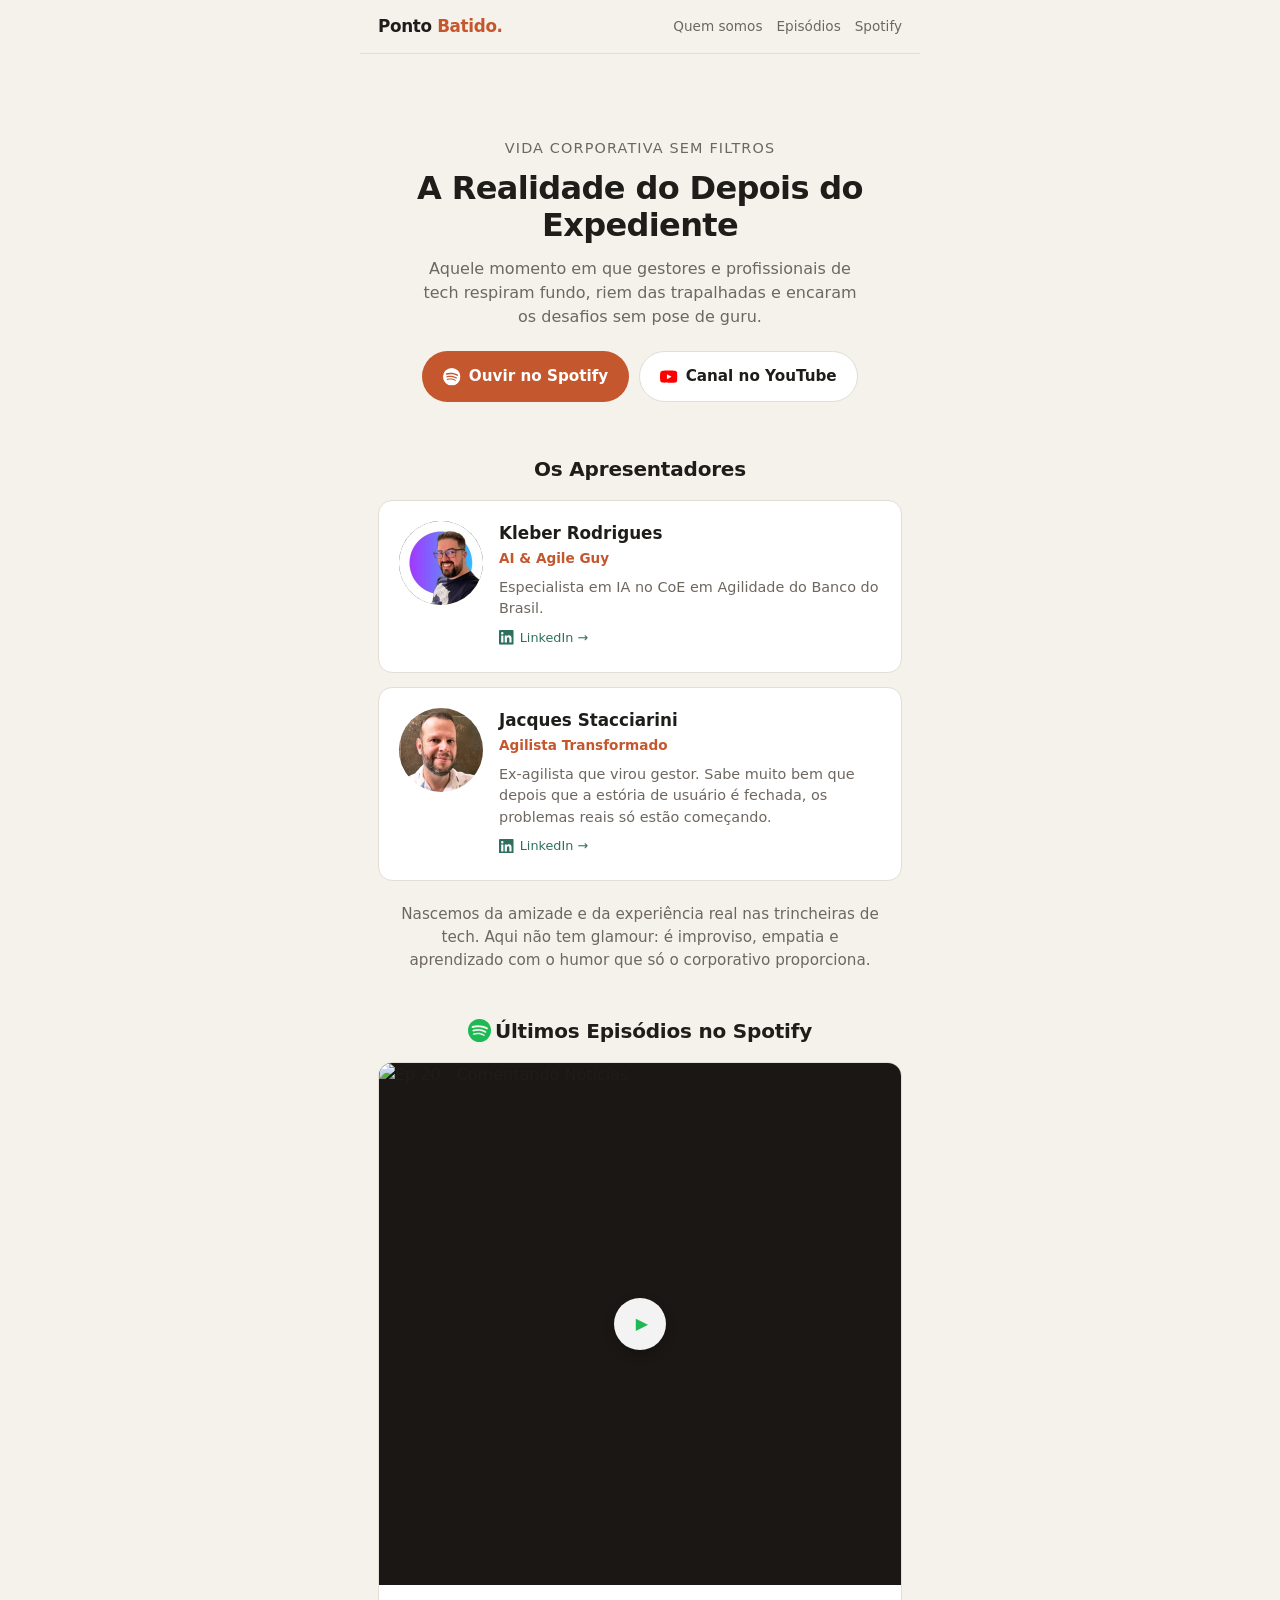
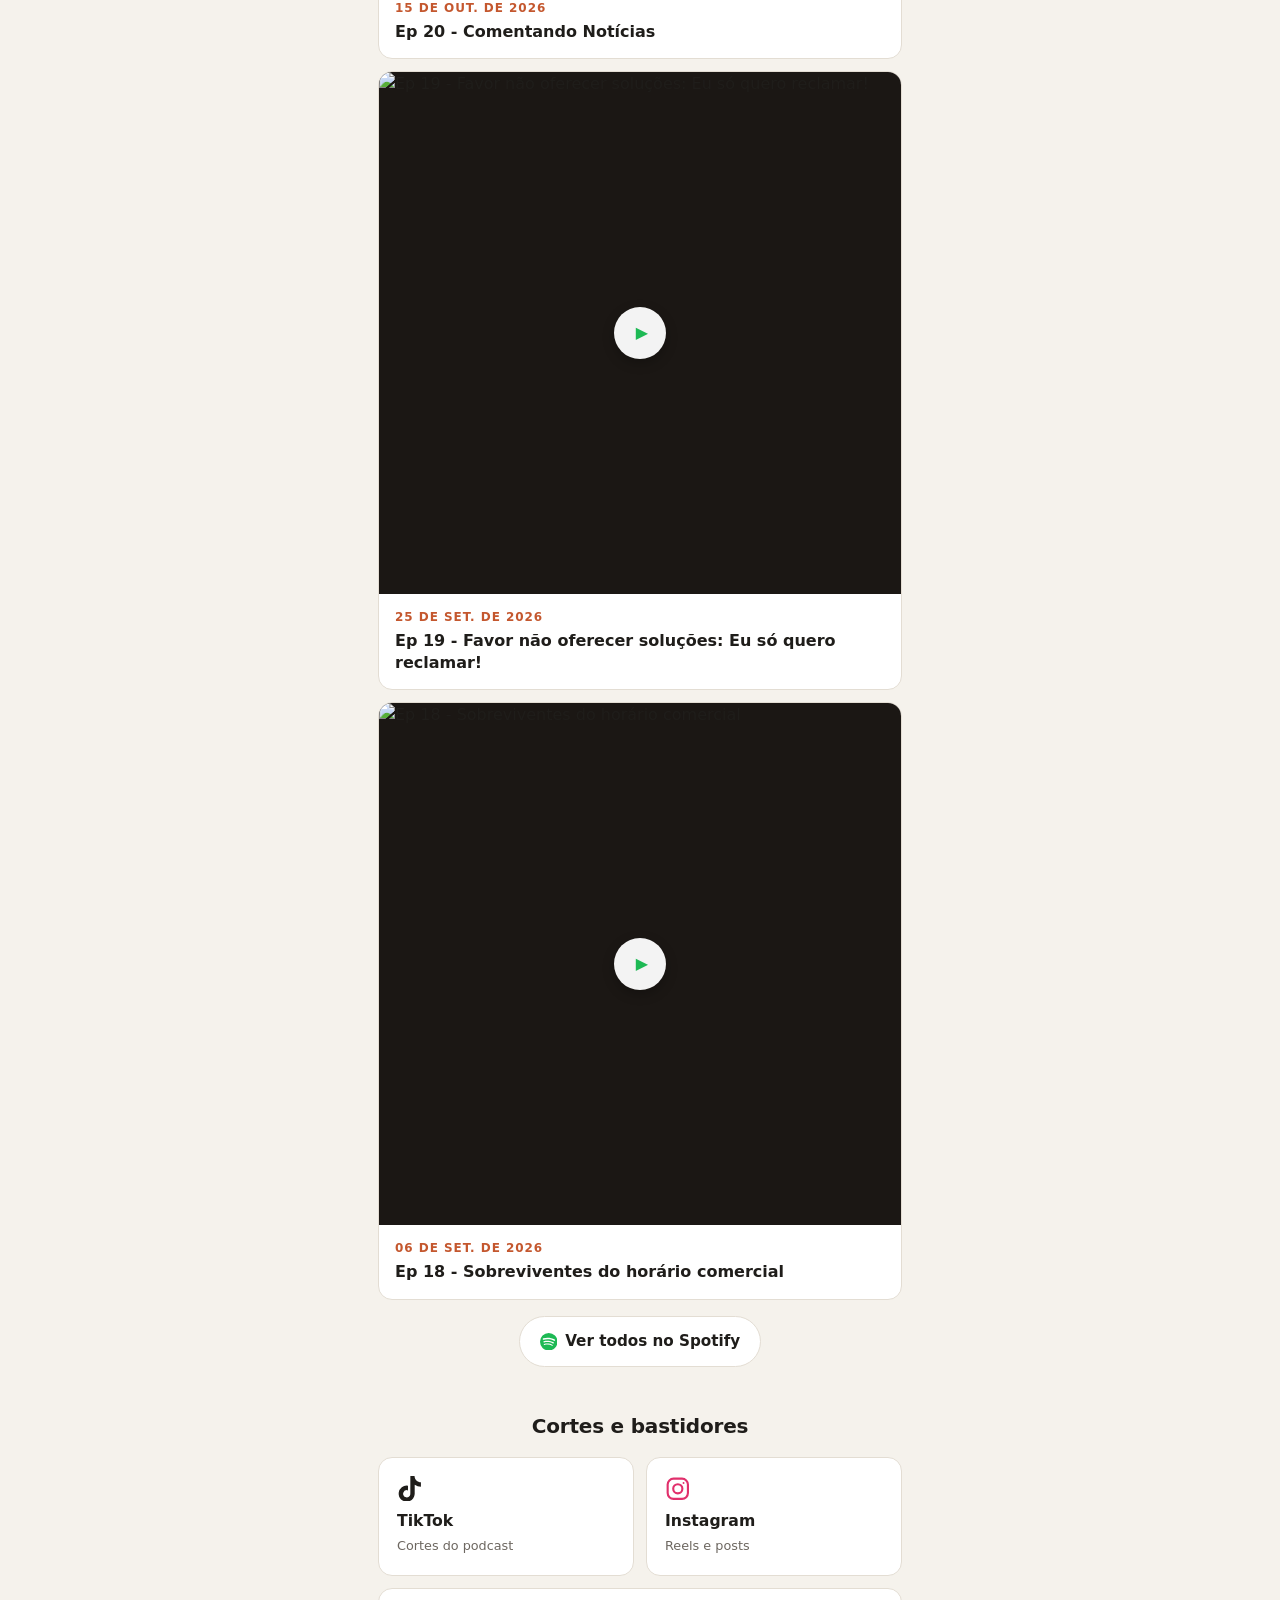
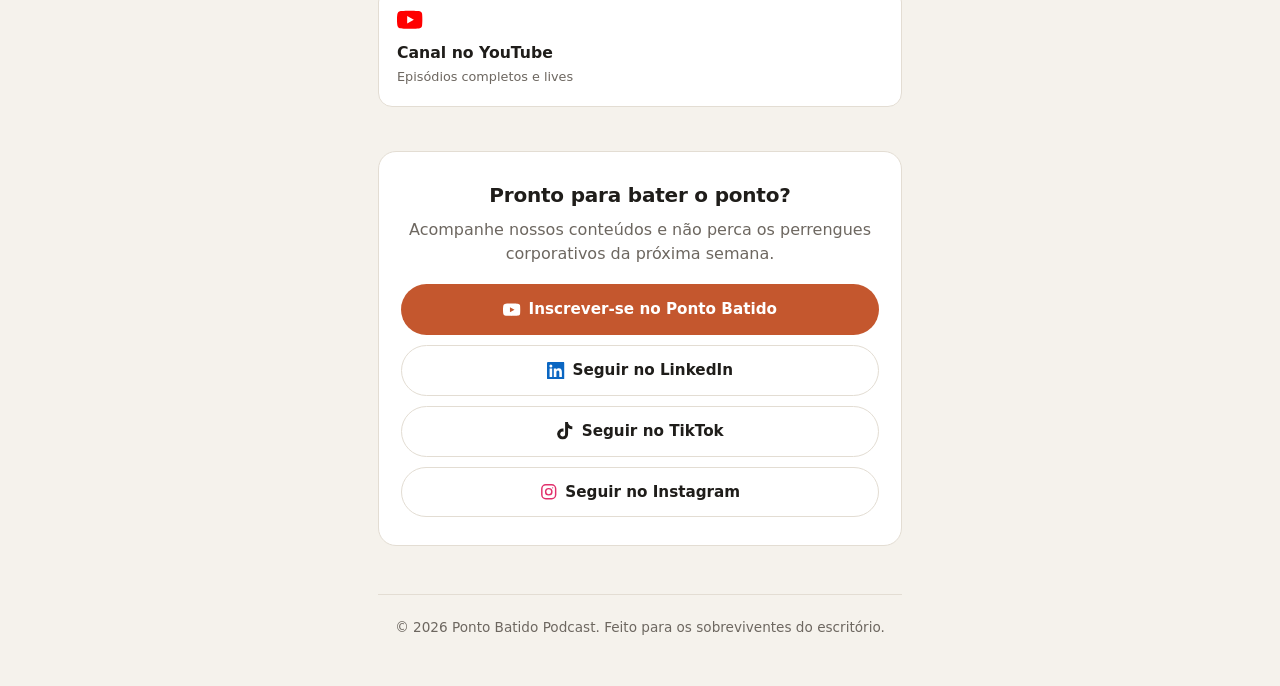
==== commit cc81c115: "feat: substitui videos por episodios do Spotify com atualizacao automatica" ====
--- a/index.html
+++ b/index.html
@@ -13,6 +13,7 @@
     <meta property="og:description" content="Vida corporativa sem filtros.">
     <meta property="og:url" content="https://pontobatido.com.br/">
     <meta property="og:type" content="website">
+    <link rel="preconnect" href="https://d3t3ozftmdmh3i.cloudfront.net">
     <link rel="preconnect" href="https://i.ytimg.com">
     <link rel="stylesheet" href="assets/css/novo.css">
     <script src="assets/js/novo.js" defer></script>
@@ -34,8 +35,8 @@
             <a class="brand" href="#">Ponto <span>Batido.</span></a>
             <nav class="navlinks" aria-label="Seções">
                 <a href="#about">Quem somos</a>
-                <a href="#episodes">Vídeos</a>
-                <a href="#spotify">Spotify</a>
+                <a href="#episodes">Episódios</a>
+                <a href="https://open.spotify.com/show/23H1CGhWocjTDJTiOK0Vzv" target="_blank" rel="noopener noreferrer">Spotify</a>
             </nav>
         </header>
 
@@ -46,8 +47,8 @@
                 <p>Aquele momento em que gestores e profissionais de tech respiram fundo, riem das trapalhadas e
                     encaram os desafios sem pose de guru.</p>
                 <div class="cta-row">
-                    <a class="btn" href="#spotify"><svg class="ico"><use href="#i-spotify"/></svg>Ouvir no Spotify</a>
-                    <a class="btn outline" href="#episodes"><svg class="ico c-yt"><use href="#i-yt"/></svg>Assista no YouTube</a>
+                    <a class="btn" href="#episodes"><svg class="ico"><use href="#i-spotify"/></svg>Ouvir no Spotify</a>
+                    <a class="btn outline" href="https://www.youtube.com/@PontoBatidoPodcast" target="_blank" rel="noopener noreferrer"><svg class="ico c-yt"><use href="#i-yt"/></svg>Canal no YouTube</a>
                 </div>
             </section>
 
@@ -78,46 +79,35 @@
                     glamour: é improviso, empatia e aprendizado com o humor que só o corporativo proporciona.</p>
             </section>
 
-            <section id="spotify">
-                <h2><svg class="ico c-spotify"><use href="#i-spotify"/></svg>Ouça no Spotify</h2>
-                <a class="spotify" href="https://open.spotify.com/show/23H1CGhWocjTDJTiOK0Vzv" target="_blank" rel="noopener noreferrer">
-                    <svg class="ico"><use href="#i-spotify"/></svg>
-                    <div>
-                        <strong>Ponto Batido Podcast</strong>
-                        <small>Ouça todos os episódios</small>
-                    </div>
-                    <span aria-hidden="true">▶</span>
-                </a>
-            </section>
-
             <section id="episodes">
-                <h2><svg class="ico c-yt"><use href="#i-yt"/></svg>Veja no YouTube</h2>
-                <!-- Atualizado via videos.json; os cards abaixo são o fallback -->
-                <div class="episodes" data-videos="3">
-                    <a class="episode" href="https://www.youtube.com/watch?v=_9HNs3QkWGM" target="_blank" rel="noopener noreferrer">
-                        <div class="thumb"><img src="https://i.ytimg.com/vi/_9HNs3QkWGM/hqdefault.jpg" width="480" height="270" alt="Comentando Notícias!!!" loading="lazy"></div>
+                <span id="spotify"></span>
+                <h2><svg class="ico c-spotify"><use href="#i-spotify"/></svg>Últimos Episódios no Spotify</h2>
+                <!-- Atualizado via episodes.json; os cards abaixo são o fallback -->
+                <div class="episodes" data-episodes="3">
+                    <a class="episode" href="https://open.spotify.com/episode/3LAbnQYToSq1ZZR3syHuj8" target="_blank" rel="noopener noreferrer">
+                        <div class="thumb"><img src="https://d3t3ozftmdmh3i.cloudfront.net/staging/podcast_uploaded_episode/44767855/44767855-1792070207041-f7b53351d50a9.jpg" width="600" height="600" alt="Ep 20 - Comentando Notícias" loading="lazy"></div>
                         <div class="ep-body">
                             <div class="ep-tag">15 de out. de 2026</div>
-                            <p class="ep-title">Comentando Notícias!!!</p>
+                            <p class="ep-title">Ep 20 - Comentando Notícias</p>
                         </div>
                     </a>
-                    <a class="episode" href="https://www.youtube.com/watch?v=MB3gEW9Gotc" target="_blank" rel="noopener noreferrer">
-                        <div class="thumb"><img src="https://i.ytimg.com/vi/MB3gEW9Gotc/hqdefault.jpg" width="480" height="270" alt="Welcome to our live show!" loading="lazy"></div>
+                    <a class="episode" href="https://open.spotify.com/episode/3fo8A9jmCcxpKO15vAGzHo" target="_blank" rel="noopener noreferrer">
+                        <div class="thumb"><img src="https://d3t3ozftmdmh3i.cloudfront.net/staging/podcast_uploaded_episode/44767855/44767855-1790298455014-1152d52d6e6a2.jpg" width="600" height="600" alt="Ep 19 - Favor não oferecer soluções: Eu só quero reclamar!" loading="lazy"></div>
                         <div class="ep-body">
-                            <div class="ep-tag">09 de out. de 2026</div>
-                            <p class="ep-title">Welcome to our live show!</p>
+                            <div class="ep-tag">25 de set. de 2026</div>
+                            <p class="ep-title">Ep 19 - Favor não oferecer soluções: Eu só quero reclamar!</p>
                         </div>
                     </a>
-                    <a class="episode" href="https://www.youtube.com/watch?v=6Z2uXccZJLU" target="_blank" rel="noopener noreferrer">
-                        <div class="thumb"><img src="https://i.ytimg.com/vi/6Z2uXccZJLU/hqdefault.jpg" width="480" height="270" alt="Favor não oferecer soluções: Eu só quero reclamar!" loading="lazy"></div>
+                    <a class="episode" href="https://open.spotify.com/episode/52uPenVKdoQzTkz0nTOnu1" target="_blank" rel="noopener noreferrer">
+                        <div class="thumb"><img src="https://d3t3ozftmdmh3i.cloudfront.net/staging/podcast_uploaded_episode/44767855/44767855-1788698788665-533360788da5e.jpg" width="600" height="600" alt="Ep 18 - Sobreviventes do horário comercial" loading="lazy"></div>
                         <div class="ep-body">
-                            <div class="ep-tag">25 de set. de 2026</div>
-                            <p class="ep-title">Favor não oferecer soluções: Eu só quero reclamar!</p>
+                            <div class="ep-tag">06 de set. de 2026</div>
+                            <p class="ep-title">Ep 18 - Sobreviventes do horário comercial</p>
                         </div>
                     </a>
                 </div>
                 <div class="ep-more">
-                    <a class="btn outline" href="https://www.youtube.com/@PontoBatidoPodcast/videos" target="_blank" rel="noopener noreferrer"><svg class="ico c-yt"><use href="#i-yt"/></svg>Ver todos no YouTube</a>
+                    <a class="btn outline" href="https://open.spotify.com/show/23H1CGhWocjTDJTiOK0Vzv" target="_blank" rel="noopener noreferrer"><svg class="ico c-spotify"><use href="#i-spotify"/></svg>Ver todos no Spotify</a>
                 </div>
             </section>
 
--- a/assets/css/novo.css
+++ b/assets/css/novo.css
@@ -137,11 +137,11 @@
 .spotify strong { display: block; }
 .spotify small { font-size: .85rem; opacity: .9; }
 
-/* Vídeos */
+/* Episódios */
 .episodes { display: grid; gap: 12px; }
 .episode { overflow: hidden; transition: border-color .15s; }
-.episode:hover { border-color: var(--accent); }
-.thumb { position: relative; aspect-ratio: 16 / 9; background: #1b1714; }
+.episode:hover { border-color: var(--spotify); }
+.thumb { position: relative; aspect-ratio: 1 / 1; background: #1b1714; }
 .thumb img { width: 100%; height: 100%; object-fit: cover; }
 .thumb::after {
     content: "▶";
@@ -151,12 +151,15 @@
     width: 52px;
     height: 52px;
     border-radius: 50%;
-    background: rgba(255, 255, 255, .9);
-    color: var(--yt);
+    background: rgba(255, 255, 255, .95);
+    color: var(--spotify);
     display: grid;
     place-items: center;
     padding-left: 4px;
+    box-shadow: 0 4px 12px rgba(0, 0, 0, .25);
+    transition: transform .15s;
 }
+.episode:hover .thumb::after { transform: scale(1.08); }
 .ep-body { padding: 14px 16px 16px; }
 .ep-tag { font-size: .75rem; font-weight: 700; color: var(--accent); letter-spacing: .08em; text-transform: uppercase; }
 .ep-title { font-size: 1rem; font-weight: 600; margin: 4px 0 0; line-height: 1.35; }
